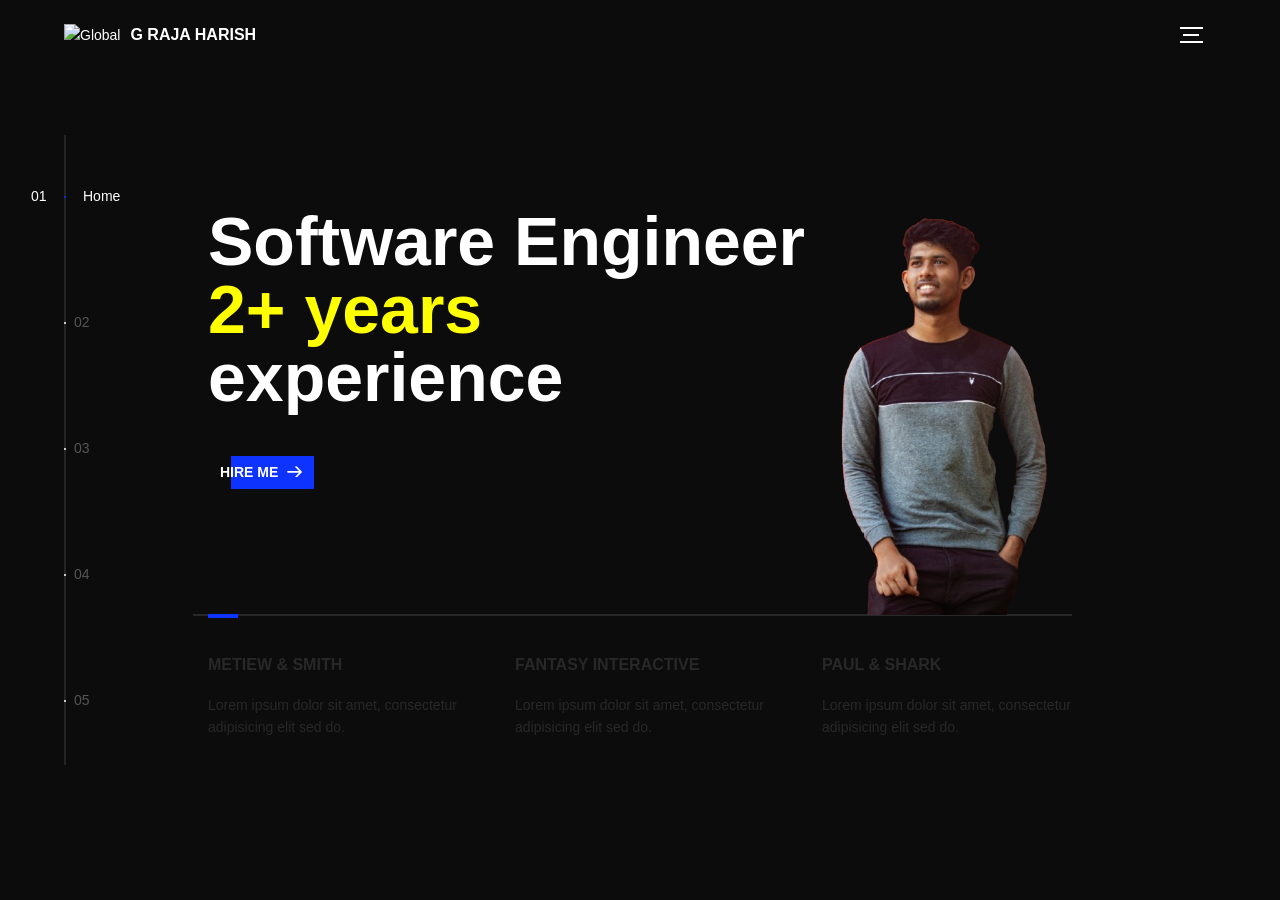
==== index.html @ 1949f40c "h" ====
<!DOCTYPE html>
<html lang="en">
<head>
  <title>Raja Harish</title>
  <meta charset="utf-8">
  <meta name="viewport" content="width=device-width, initial-scale=1">
  <meta http-equiv="X-UA-Compatible" content="IE=edge">
  <meta name="description" content="Get in touch with me">
  <meta name="keywords" content="laravel web developer python ">
  <meta name="author" content="Bucky Maler">
  <link rel="stylesheet" href="assets/css/main.css">
</head>

<style>
  .aboutus{

color: rgb(43, 153, 226);
}
</style>
<body>

<!-- notification for small viewports and landscape oriented smartphones -->
<div class="device-notification">
  <a class="device-notification--logo" href="#0">
    <img src="assets/img/logo.png" alt="Global">
    <p>G RAJA HARISH</p>
  </a>
  <p class="device-notification--message">Software Engineer with over 2 years of experience </p>
</div>

<div class="perspective effect-rotate-left">
  <div class="container"><div class="outer-nav--return"></div>
    <div id="viewport" class="l-viewport">
      <div class="l-wrapper">
        <header class="header">
          <a class="header--logo" href="#0">
            <img src="assets/img/logo.png" alt="Global">
            <p>G RAJA HARISH</p>
          </a>
          <button class="header--cta cta">Hire Me</button>
          <div class="header--nav-toggle">
            <span></span>
          </div>
        </header>
        <nav class="l-side-nav">
          <ul class="side-nav">
            <li class="is-active"><span>Home</span></li>
            <li><span>Works</span></li>
            <li><span>About</span></li>
            <li><span>Contact</span></li>
            <li><span>Hire us</span></li>
          </ul>
        </nav>
        <ul class="l-main-content main-content">
          <li class="l-section section section--is-active">
            <div class="intro">
              <div class="intro--banner">
                <h1>Software Engineer <br> <span class="text-warning" style="color: yellow;">

                  2+ years
                </span> <br> experience</h1>

                <button class="cta">Hire Me
                  <svg version="1.1" id="Layer_1" xmlns="http://www.w3.org/2000/svg" xmlns:xlink="http://www.w3.org/1999/xlink" x="0px" y="0px" viewBox="0 0 150 118" style="enable-background:new 0 0 150 118;" xml:space="preserve">
                  <g transform="translate(0.000000,118.000000) scale(0.100000,-0.100000)">
                    <path d="M870,1167c-34-17-55-57-46-90c3-15,81-100,194-211l187-185l-565-1c-431,0-571-3-590-13c-55-28-64-94-18-137c21-20,33-20,597-20h575l-192-193C800,103,794,94,849,39c20-20,39-29,61-29c28,0,63,30,298,262c147,144,272,271,279,282c30,51,23,60-219,304C947,1180,926,1196,870,1167z"/>
                  </g>
                  </svg>
                  <span class="btn-background"></span>
                </button>
                <br>
                <img style="width:290px;" src="assets/img/introduction-visual.png" alt="Welcome">
              </div>
              <div class="intro--options">
                <a href="#0">
                  <h3>Metiew &amp; Smith</h3>
                  <p>Lorem ipsum dolor sit amet, consectetur adipisicing elit sed do.</p>
                </a>
                <a href="#0">
                  <h3>Fantasy interactive</h3>
                  <p>Lorem ipsum dolor sit amet, consectetur adipisicing elit sed do.</p>
                </a>
                <a href="#0">
                  <h3>Paul &amp; shark</h3>
                  <p>Lorem ipsum dolor sit amet, consectetur adipisicing elit sed do.</p>
                </a>
              </div>
            </div>
          </li>
          <li class="l-section section">
            <div class="work">
              <h2>Project Worked</h2>
              <div class="work--lockup">
                <ul class="slider">
                  <li class="slider--item slider--item-left">
                    <a href="#0">
                      <div class="slider--item-image">
                        <img src="https://images.leadconnectorhq.com/image/f_webp/q_80/r_1200/u_https://assets.cdn.filesafe.space/i6OVpdoivLxKhETIvXag/media/6545d7d0cbfb8e417bcff0e9.png" alt="Victory">
                      </div>
                      <p class="slider--item-title">Smash Golf</p>
                      <p class="slider--item-description">Smash Golf offers applications for online virtual golf slot booking, providing a convenient platform for users to reserve their golf sessions</p>
                    </a>
                  </li>
                  <li class="slider--item slider--item-center">
                    <a href="#0">
                      <div class="slider--item-image">
                        <img src="https://ondc.org/assets/theme/images/ondc_registered_logo.svg?v=9a2d7d3eeb" alt="Metiew and Smith">
                      </div>
                      <p class="slider--item-title">ONDC</p>
                      <p class="slider--item-description">ONDC (Open Network for Digital Commerce) is an Indian government 
                        initiative aimed at democratizing e-commerce by creating an open, interoperable network</p>
                    </a>
                  </li>
                  <li class="slider--item slider--item-right">
                    <a href="#0">
                      <div class="slider--item-image">
                        <img src="https://img.freepik.com/premium-photo/modern-smart-home-systems-smart-building-smart-home-is-isolated-background-generate-ai_39665-1239.jpg?w=900" alt="Alex Nowak">
                      </div>
                      <p class="slider--item-title">Smart Entry</p>
                      <p class="slider--item-description">Automatic form-filling for online portals to reduce manual work related to real estate.</p>
                    </a>
                  </li>
                </ul>
                <div class="slider--prev">
                  <svg version="1.1" id="Layer_1" xmlns="http://www.w3.org/2000/svg" xmlns:xlink="http://www.w3.org/1999/xlink" x="0px" y="0px"
                  viewBox="0 0 150 118" style="enable-background:new 0 0 150 118;" xml:space="preserve">
                  <g transform="translate(0.000000,118.000000) scale(0.100000,-0.100000)">
                    <path d="M561,1169C525,1155,10,640,3,612c-3-13,1-36,8-52c8-15,134-145,281-289C527,41,562,10,590,10c22,0,41,9,61,29
                    c55,55,49,64-163,278L296,510h575c564,0,576,0,597,20c46,43,37,109-18,137c-19,10-159,13-590,13l-565,1l182,180
                    c101,99,187,188,193,199c16,30,12,57-12,84C631,1174,595,1183,561,1169z"/>
                  </g>
                  </svg>
                </div>
                <div class="slider--next">
                  <svg version="1.1" id="Layer_1" xmlns="http://www.w3.org/2000/svg" xmlns:xlink="http://www.w3.org/1999/xlink" x="0px" y="0px" viewBox="0 0 150 118" style="enable-background:new 0 0 150 118;" xml:space="preserve">
                  <g transform="translate(0.000000,118.000000) scale(0.100000,-0.100000)">
                    <path d="M870,1167c-34-17-55-57-46-90c3-15,81-100,194-211l187-185l-565-1c-431,0-571-3-590-13c-55-28-64-94-18-137c21-20,33-20,597-20h575l-192-193C800,103,794,94,849,39c20-20,39-29,61-29c28,0,63,30,298,262c147,144,272,271,279,282c30,51,23,60-219,304C947,1180,926,1196,870,1167z"/>
                  </g>
                  </svg>
                </div>
              </div>
            </div>
          </li>
          <li class="l-section section">
            <div class="about">
              <div class="about--banner">
                <h3 class="aboutus" style="color: white; background-color: black; font-family: Arial, sans-serif; font-size: 1.2em; line-height: 1.5;">
                  I have experience as a software developer, creating impactful solutions that enhance efficiency and drive digital transformation.<br>
                  I developed a
                   <span style="color: yellow;">PHP project using the Laravel framework</span> for a <span style="color: yellow;"> <br>400-million-dollar company</span>,<br>
                  worked on an 
                  <span style="color: yellow;">evolutionary e-commerce project</span> for the Indian government,<br>
                  and contributed to high-level companies by 
                  <span style="color: yellow;">automating BPO processes</span>.
              </h3>
              
              
              <img src="assets/img/about-visual.png" alt="About Us">
              </div>
              
            </div>
          </li>
          <li class="l-section section">
            <div class="contact">
              <div class="contact--lockup">
                <div class="modal">
                  <div class="modal--information">
                    <p>3/97 puthalam puthalam post kanayakumari district TamilNadu India</p>
                    <a href="mailto:harishstackdev@gmail.com">harishstackdev@gmail.com</a>
                    <a href="tel:+91 9360763781">+91 9360763781</a>
                  </div>
                  <ul class="modal--options">
                    <li><a href="linkedin.com/in/rajaharish">LinkedIN</a></li>
                    <li><a href="https://www.instagram.com/its_h_ar_is_h">Instagram</a></li>
                    <li><a href="mailto:harishstackdev@gmail.com">Contact Us</a></li>
                  </ul>
                </div>
              </div>
            </div>
          </li>
          <li class="l-section section">
            <div class="hire">
              <h2 style="color: yellow;">You want me to do</h2>
              <!-- checkout formspree.io for easy form setup -->
              <form class="work-request">
                <div class="work-request--options">
                  <span class="options-a">
                    <input id="opt-1" type="checkbox" value="app design">
                    <label for="opt-1">
                      <svg version="1.1" id="Layer_1" xmlns="http://www.w3.org/2000/svg" xmlns:xlink="http://www.w3.org/1999/xlink" x="0px" y="0px"
                      viewBox="0 0 150 111" style="enable-background:new 0 0 150 111;" xml:space="preserve">
                      <g transform="translate(0.000000,111.000000) scale(0.100000,-0.100000)">
                        <path d="M950,705L555,310L360,505C253,612,160,700,155,700c-6,0-44-34-85-75l-75-75l278-278L550-5l475,475c261,261,475,480,475,485c0,13-132,145-145,145C1349,1100,1167,922,950,705z"/>
                      </g>
                      </svg>
                      App Development
                    </label>
                    <br>
                    
                    <input id="opt-2" type="checkbox" value="graphic design">
                    <label for="opt-2">
                      <svg version="1.1" id="Layer_1" xmlns="http://www.w3.org/2000/svg" xmlns:xlink="http://www.w3.org/1999/xlink" x="0px" y="0px"
                      viewBox="0 0 150 111" style="enable-background:new 0 0 150 111;" xml:space="preserve">
                      <g transform="translate(0.000000,111.000000) scale(0.100000,-0.100000)">
                        <path d="M950,705L555,310L360,505C253,612,160,700,155,700c-6,0-44-34-85-75l-75-75l278-278L550-5l475,475c261,261,475,480,475,485c0,13-132,145-145,145C1349,1100,1167,922,950,705z"/>
                      </g>
                      </svg>
                      Graphic Design
                    </label>
                    <input id="opt-3" type="checkbox" value="motion design">
                    <label for="opt-3">
                      <svg version="1.1" id="Layer_1" xmlns="http://www.w3.org/2000/svg" xmlns:xlink="http://www.w3.org/1999/xlink" x="0px" y="0px"
                      viewBox="0 0 150 111" style="enable-background:new 0 0 150 111;" xml:space="preserve">
                      <g transform="translate(0.000000,111.000000) scale(0.100000,-0.100000)">
                        <path d="M950,705L555,310L360,505C253,612,160,700,155,700c-6,0-44-34-85-75l-75-75l278-278L550-5l475,475c261,261,475,480,475,485c0,13-132,145-145,145C1349,1100,1167,922,950,705z"/>
                      </g>
                      </svg>
                     Python Automations
                    </label>
                  </span>
                  <span class="options-b">
                    <input id="opt-4" type="checkbox" value="ux design">
                    <label for="opt-4">
                      <svg version="1.1" id="Layer_1" xmlns="http://www.w3.org/2000/svg" xmlns:xlink="http://www.w3.org/1999/xlink" x="0px" y="0px"
                      viewBox="0 0 150 111" style="enable-background:new 0 0 150 111;" xml:space="preserve">
                      <g transform="translate(0.000000,111.000000) scale(0.100000,-0.100000)">
                        <path d="M950,705L555,310L360,505C253,612,160,700,155,700c-6,0-44-34-85-75l-75-75l278-278L550-5l475,475c261,261,475,480,475,485c0,13-132,145-145,145C1349,1100,1167,922,950,705z"/>
                      </g>
                      </svg>
                      UX Design
                    </label>
                    <input id="opt-5" type="checkbox" value="webdesign">
                    <label for="opt-5">
                      <svg version="1.1" id="Layer_1" xmlns="http://www.w3.org/2000/svg" xmlns:xlink="http://www.w3.org/1999/xlink" x="0px" y="0px"
                      viewBox="0 0 150 111" style="enable-background:new 0 0 150 111;" xml:space="preserve">
                      <g transform="translate(0.000000,111.000000) scale(0.100000,-0.100000)">
                        <path d="M950,705L555,310L360,505C253,612,160,700,155,700c-6,0-44-34-85-75l-75-75l278-278L550-5l475,475c261,261,475,480,475,485c0,13-132,145-145,145C1349,1100,1167,922,950,705z"/>
                      </g>
                      </svg>
                      Webdesign
                    </label>
                    <input id="opt-6" type="checkbox" value="marketing">
                    <label for="opt-6">
                      <svg version="1.1" id="Layer_1" xmlns="http://www.w3.org/2000/svg" xmlns:xlink="http://www.w3.org/1999/xlink" x="0px" y="0px"
                      viewBox="0 0 150 111" style="enable-background:new 0 0 150 111;" xml:space="preserve">
                      <g transform="translate(0.000000,111.000000) scale(0.100000,-0.100000)">
                        <path d="M950,705L555,310L360,505C253,612,160,700,155,700c-6,0-44-34-85-75l-75-75l278-278L550-5l475,475c261,261,475,480,475,485c0,13-132,145-145,145C1349,1100,1167,922,950,705z"/>
                      </g>
                      </svg>
                   web Applications
                    </label>
                  </span>
                </div>
                <div class="work-request--information">
                  <div class="information-name">
                    <input id="name" type="text" spellcheck="false">
                    <label for="name">Name</label>
                  </div>
                  <div class="information-email">
                    <input id="email" type="email" spellcheck="false">
                    <label for="email">Email</label>
                  </div>
                </div>
                <input type="submit" value="Send Request">
              </form>
            </div>
          </li>
        </ul>
      </div>
    </div>
  </div>
  <ul class="outer-nav">
    <li class="is-active">Home</li>
    <li>Works</li>
    <li>About</li>
    <li>Contact</li>
    <li>Hire Me</li>
  </ul>
</div>

<script src="https://ajax.googleapis.com/ajax/libs/jquery/2.2.4/jquery.min.js"></script>
<script>window.jQuery || document.write('<script src="assets/js/vendor/jquery-2.2.4.min.js"><\/script>')</script>
<script src="assets/js/functions-min.js"></script>
</body>
</html>
---- assets/css/main.css ----
@font-face{font-family:'Montserrat';src:url("fonts/Montserrat-Black.eot");src:local("☺"),url("fonts/Montserrat-Black.woff") format("woff"),url("fonts/Montserrat-Black.ttf") format("truetype"),url("fonts/Montserrat-Black.svg") format("svg");font-weight:900;font-style:normal}@font-face{font-family:'Montserrat';src:url("fonts/Montserrat-Bold.eot");src:local("☺"),url("fonts/Montserrat-Bold.woff") format("woff"),url("fonts/Montserrat-Bold.ttf") format("truetype"),url("fonts/Montserrat-Bold.svg") format("svg");font-weight:700;font-style:normal}@font-face{font-family:'Montserrat';src:url("fonts/Montserrat-Regular.eot");src:local("☺"),url("fonts/Montserrat-Regular.woff") format("woff"),url("fonts/Montserrat-Regular.ttf") format("truetype"),url("fonts/Montserrat-Regular.svg") format("svg");font-weight:400;font-style:normal}@font-face{font-family:'Montserrat';src:url("fonts/Montserrat-Light.eot");src:local("☺"),url("fonts/Montserrat-Light.woff") format("woff"),url("fonts/Montserrat-Light.ttf") format("truetype"),url("fonts/Montserrat-Light.svg") format("svg");font-weight:300;font-style:normal}/*! normalize.css v3.0.2 | MIT License | git.io/normalize */html{font-family:sans-serif;-ms-text-size-adjust:100%;-webkit-text-size-adjust:100%}body{margin:0}article,aside,details,figcaption,figure,footer,header,hgroup,main,menu,nav,section,summary{display:block}audio,canvas,progress,video{display:inline-block;vertical-align:baseline}audio:not([controls]){display:none;height:0}[hidden],template{display:none}a{background-color:transparent}a:active,a:hover{outline:0}abbr[title]{border-bottom:1px dotted}b,strong{font-weight:bold}dfn{font-style:italic}h1{font-size:2em;margin:0.67em 0}mark{background:#ff0;color:#000}small{font-size:80%}sub,sup{font-size:75%;line-height:0;position:relative;vertical-align:baseline}sup{top:-0.5em}sub{bottom:-0.25em}img{border:0}svg:not(:root){overflow:hidden}figure{margin:1em 40px}hr{box-sizing:content-box;height:0}pre{overflow:auto}code,kbd,pre,samp{font-family:monospace, monospace;font-size:1em}button,input,optgroup,select,textarea{color:inherit;font:inherit;margin:0}button{overflow:visible}button,select{text-transform:none}button,html input[type="button"],input[type="reset"],input[type="submit"]{-webkit-appearance:button;cursor:pointer}button[disabled],html input[disabled]{cursor:default}button::-moz-focus-inner,input::-moz-focus-inner{border:0;padding:0}input{line-height:normal}input[type="checkbox"],input[type="radio"]{box-sizing:border-box;padding:0}input[type="number"]::-webkit-inner-spin-button,input[type="number"]::-webkit-outer-spin-button{height:auto}input[type="search"]{-webkit-appearance:textfield;box-sizing:content-box}input[type="search"]::-webkit-search-cancel-button,input[type="search"]::-webkit-search-decoration{-webkit-appearance:none}fieldset{border:1px solid #c0c0c0;margin:0 2px;padding:0.35em 0.625em 0.75em}legend{border:0;padding:0}textarea{overflow:auto}optgroup{font-weight:bold}table{border-collapse:collapse;border-spacing:0}td,th{padding:0}::-moz-selection{background:#FFF498}::selection{background:#FFF498}::-moz-selection{background:#FFF498}img::-moz-selection{background:transparent}img::selection{background:transparent}img::-moz-selection{background:transparent}body{-webkit-tap-highlight-color:#FFF498}body{background-color:#0c0c0c;font-size:14px;line-height:1.6;font-family:"Montserrat",sans-serif;color:#fff;-webkit-font-smoothing:antialiased;-webkit-text-size-adjust:100%}.l-viewport{position:relative;width:100%;height:100vh;box-shadow:0 0 45px 5px rgba(0,0,0,0.85);overflow:hidden}.l-wrapper{position:relative;width:1440px;max-width:90%;height:100%;margin:0 auto}.l-side-nav{position:absolute;left:0;display:-webkit-box;display:-webkit-flex;display:-ms-flexbox;display:flex;height:100%;-webkit-box-align:center;-webkit-align-items:center;-ms-flex-align:center;align-items:center}.l-side-nav::before{content:"";position:absolute;top:50%;left:0;-webkit-transform:translateY(-50%);transform:translateY(-50%);width:2px;height:70%;max-height:750px;background-color:#555;opacity:.35;z-index:10}@media (max-width: 1180px){.l-side-nav{display:none}}.l-main-content{position:relative;width:100%;height:100%;margin:0;padding:0;list-style:none}.l-section{position:absolute;width:100%;height:100%}.device-notification{display:none;position:fixed;top:0;left:0;width:100%;height:100%;-webkit-box-orient:vertical;-webkit-box-direction:normal;-webkit-flex-direction:column;-ms-flex-direction:column;flex-direction:column;-webkit-box-align:center;-webkit-align-items:center;-ms-flex-align:center;-ms-grid-row-align:center;align-items:center;-webkit-box-pack:center;-webkit-justify-content:center;-ms-flex-pack:center;justify-content:center;background-color:#0c0c0c;z-index:12}.device-notification--logo{display:-webkit-box;display:-webkit-flex;display:-ms-flexbox;display:flex;-webkit-box-align:center;-webkit-align-items:center;-ms-flex-align:center;align-items:center;text-decoration:none;color:#fff}.device-notification--logo p{margin:0 0 0 10px;font-size:16px;font-weight:700;text-transform:uppercase}.device-notification--message{width:70%;margin:30px 0 0 0;font-weight:700;text-align:center}@media (max-width: 767px) and (min-width: 601px) and (max-height: 680px){.device-notification{display:-webkit-box;display:-webkit-flex;display:-ms-flexbox;display:flex}}@media (max-width: 600px) and (min-width: 480px) and (max-height: 580px){.device-notification{display:-webkit-box;display:-webkit-flex;display:-ms-flexbox;display:flex}}@media (max-width: 736px) and (min-width: 360px) and (orientation: landscape){.device-notification{display:-webkit-box;display:-webkit-flex;display:-ms-flexbox;display:flex}}@media(max-width: 359px){.device-notification{display:-webkit-box;display:-webkit-flex;display:-ms-flexbox;display:flex}}.section{opacity:0;visibility:hidden;-webkit-transition:opacity .4s ease-in-out,visibility 0s .4s;transition:opacity .4s ease-in-out,visibility 0s .4s}.section--is-active{opacity:1;visibility:visible;z-index:1;-webkit-transition:opacity .4s ease-in-out .4s;transition:opacity .4s ease-in-out .4s}.section--next{-webkit-transform:translateY(-45px);transform:translateY(-45px);-webkit-transition:-webkit-transform .4s ease-in-out;transition:-webkit-transform .4s ease-in-out;transition:transform .4s ease-in-out;transition:transform .4s ease-in-out, -webkit-transform .4s ease-in-out}.section--prev{-webkit-transform:translateY(45px);transform:translateY(45px);-webkit-transition:-webkit-transform .4s ease-in-out;transition:-webkit-transform .4s ease-in-out;transition:transform .4s ease-in-out;transition:transform .4s ease-in-out, -webkit-transform .4s ease-in-out}.header{position:absolute;top:0;left:0;display:-webkit-box;display:-webkit-flex;display:-ms-flexbox;display:flex;width:100%;height:70px;-webkit-box-align:center;-webkit-align-items:center;-ms-flex-align:center;align-items:center;-webkit-box-pack:justify;-webkit-justify-content:space-between;-ms-flex-pack:justify;justify-content:space-between;z-index:10}.header--logo{display:-webkit-box;display:-webkit-flex;display:-ms-flexbox;display:flex;-webkit-box-align:center;-webkit-align-items:center;-ms-flex-align:center;align-items:center;text-decoration:none;color:#fff}.header--logo p{margin:0 0 0 10px;font-size:16px;font-weight:700;text-transform:uppercase}.header--nav-toggle{display:-webkit-box;display:-webkit-flex;display:-ms-flexbox;display:flex;width:50px;height:50px;-webkit-box-orient:vertical;-webkit-box-direction:normal;-webkit-flex-direction:column;-ms-flex-direction:column;flex-direction:column;-webkit-box-align:center;-webkit-align-items:center;-ms-flex-align:center;align-items:center;-webkit-box-pack:center;-webkit-justify-content:center;-ms-flex-pack:center;justify-content:center;cursor:pointer}.header--nav-toggle span,.header--nav-toggle::before,.header--nav-toggle::after{content:"";position:relative;width:16px;height:2px;background-color:#fff}.header--nav-toggle::before{bottom:5px;width:23px}.header--nav-toggle::after{top:5px;width:23px}.header--cta{position:absolute;top:50%;left:50%;-webkit-transform:translate(-50%, -50%);transform:translate(-50%, -50%);padding:0 20px;line-height:30px;text-decoration:none;color:#fff;font-weight:700;text-transform:uppercase;background-color:#0f33ff;border:none;opacity:0;visibility:hidden;-webkit-transition:opacity .4s ease-in-out,visibility 0s .4s;transition:opacity .4s ease-in-out,visibility 0s .4s}.header--cta:focus{outline:none}.header--cta.is-active{opacity:1;visibility:visible;-webkit-transition:opacity .4s ease-in-out .4s;transition:opacity .4s ease-in-out .4s}@media (max-width: 767px){.header--cta{display:none}}.side-nav{position:relative;display:-webkit-box;display:-webkit-flex;display:-ms-flexbox;display:flex;width:100px;height:70%;max-height:750px;-webkit-box-orient:vertical;-webkit-box-direction:normal;-webkit-flex-direction:column;-ms-flex-direction:column;flex-direction:column;-webkit-justify-content:space-around;-ms-flex-pack:distribute;justify-content:space-around;margin:0;padding:0;list-style-position:inside;z-index:10}.side-nav>li{position:relative;top:-5px;color:#fff;font-size:6px;cursor:pointer}.side-nav>li span{position:relative;top:3px;left:10px;color:#fff;font-size:14px;font-weight:300;opacity:0;visibility:hidden}.side-nav>li::before{position:absolute;top:3px;left:10px;color:#555;font-size:14px;font-weight:300}.side-nav li:nth-child(1)::before{content:"01"}.side-nav li:nth-child(2)::before{content:"02"}.side-nav li:nth-child(3)::before{content:"03"}.side-nav li:nth-child(4)::before{content:"04"}.side-nav li:nth-child(5)::before{content:"05"}.side-nav li.is-active{color:#0f33ff;-webkit-transition:color .4s ease-in-out;transition:color .4s ease-in-out}.side-nav li.is-active span{opacity:1;visibility:visible;-webkit-transition:opacity .4s ease-in-out;transition:opacity .4s ease-in-out}.side-nav li.is-active::before{left:-33px;color:#fff}.intro{position:relative;display:-webkit-box;display:-webkit-flex;display:-ms-flexbox;display:flex;width:900px;max-width:75%;height:100%;-webkit-box-orient:vertical;-webkit-box-direction:normal;-webkit-flex-direction:column;-ms-flex-direction:column;flex-direction:column;-webkit-box-pack:center;-webkit-justify-content:center;-ms-flex-pack:center;justify-content:center;margin:0 auto}@media (max-width: 1180px){.intro{max-width:100%}}.intro--banner{position:relative;height:475px}.intro--banner::before{content:"";position:absolute;bottom:20px;left:-15px;right:0;height:2px;background-color:#282828}.intro--banner::after{content:"";position:absolute;bottom:18px;left:0;width:30px;height:4px;background-color:#0f33ff}.intro--banner h1{position:relative;font-size:68px;font-weight:900;line-height:1;z-index:1}.intro--banner button{position:relative;padding:5px 17px 5px 12px;font-weight:700;text-transform:uppercase;background-color:transparent;border:none}.intro--banner button .btn-background{position:absolute;top:0;left:23px;right:0;height:100%;background-color:#0f33ff;z-index:-1;-webkit-transition:left .2s ease-in-out;transition:left .2s ease-in-out}.intro--banner button:hover .btn-background{left:0}.intro--banner button:focus{outline:none}.intro--banner button svg{position:relative;left:5px;width:15px;fill:#fff}.intro--banner img{position:absolute;bottom:21px;right:-12px}.intro--options{display:-webkit-box;display:-webkit-flex;display:-ms-flexbox;display:flex;-webkit-box-pack:justify;-webkit-justify-content:space-between;-ms-flex-pack:justify;justify-content:space-between;margin:0;padding:0;list-style:none}.intro--options>a{max-width:250px;text-decoration:none;color:#282828;-webkit-transition:color .2s ease-in-out;transition:color .2s ease-in-out}.intro--options>a:hover{color:#fff}.intro--options h3{font-size:16px;text-transform:uppercase}.intro--options p{margin-bottom:0}@media (max-width: 900px){.intro--banner{height:380px}.intro--banner h1{font-size:55px}.intro--banner img{width:290px}.intro--options>a{margin-right:30px}.intro--options>a:last-child{margin-right:0}}@media (max-width: 767px){.intro--banner{height:305px}.intro--banner h1{font-size:44px}.intro--banner img{width:230px}.intro--options{display:block}.intro--options>a{display:block;max-width:100%;margin:0 0 30px 0}.intro--options>a:last-child{margin-bottom:0}}@media (max-width: 600px){.intro--banner{height:360px}.intro--banner h1{font-size:55px}.intro--banner img{display:none}}@media (max-width: 600px) and (max-height: 750px){.intro--banner{height:auto}.intro--banner::before,.intro--banner::after{display:none}.intro--banner h1{margin-top:0}.intro--options{display:none}}.work{position:relative;display:-webkit-box;display:-webkit-flex;display:-ms-flexbox;display:flex;width:960px;max-width:80%;height:100%;-webkit-box-orient:vertical;-webkit-box-direction:normal;-webkit-flex-direction:column;-ms-flex-direction:column;flex-direction:column;-webkit-box-pack:center;-webkit-justify-content:center;-ms-flex-pack:center;justify-content:center;margin:0 auto}@media (max-width: 1180px){.work{max-width:100%}}.work h2{margin:0 0 20px 0;font-size:30px;text-align:center}.work--lockup{position:relative}.work--lockup .slider{position:relative;display:-webkit-box;display:-webkit-flex;display:-ms-flexbox;display:flex;width:80%;margin:0 auto;padding:0;list-style:none}.work--lockup .slider--item{position:absolute;display:none;text-align:center}.work--lockup .slider--item a{text-decoration:none;color:#858585}.work--lockup .slider--item-title{margin-top:10px;font-size:12px;font-weight:700;text-transform:uppercase}.work--lockup .slider--item-description{display:none;max-width:250px;margin:0 auto}.work--lockup .slider--item-image{width:150px;height:150px;margin:0 auto;border-radius:50%;overflow:hidden}.work--lockup .slider--item-image img{width:100%}.work--lockup .slider--item-left{top:50%;left:0;-webkit-transform:translateY(-50%);transform:translateY(-50%);display:block}.work--lockup .slider--item-right{top:50%;right:0;-webkit-transform:translateY(-50%);transform:translateY(-50%);display:block}.work--lockup .slider--item-center{position:relative;top:30px;left:50%;-webkit-transform:translateX(-50%);transform:translateX(-50%);display:block}.work--lockup .slider--item-center a{color:#fff}.work--lockup .slider--item-center .slider--item-title{margin-top:25px;font-size:16px}.work--lockup .slider--item-center .slider--item-description{display:block}.work--lockup .slider--item-center .slider--item-image{width:300px;height:300px}.work--lockup .slider--next,.work--lockup .slider--prev{position:absolute;top:160px;display:-webkit-box;display:-webkit-flex;display:-ms-flexbox;display:flex;width:50px;height:50px;-webkit-box-align:center;-webkit-align-items:center;-ms-flex-align:center;align-items:center;-webkit-box-pack:center;-webkit-justify-content:center;-ms-flex-pack:center;justify-content:center;background-color:#282828;border-radius:50%;cursor:pointer}.work--lockup .slider--next svg,.work--lockup .slider--prev svg{width:20px;fill:#fff}.work--lockup .slider--next{right:0}.work--lockup .slider--prev{left:0}@media (max-width: 900px){.work--lockup .slider--item-image{width:120px;height:120px}.work--lockup .slider--item-center .slider--item-image{width:240px;height:240px}.work--lockup .slider--next,.work--lockup .slider--prev{top:130px}}@media (max-width: 767px){.work--lockup .slider{width:75%}.work--lockup .slider--item-image{width:90px;height:90px}.work--lockup .slider--item-center .slider--item-image{width:190px;height:190px}.work--lockup .slider--next,.work--lockup .slider--prev{top:105px}}@media (max-width: 600px){.work--lockup .slider{width:auto}.work--lockup .slider--item-left,.work--lockup .slider--item-right{display:none}}.about{position:relative;display:-webkit-box;display:-webkit-flex;display:-ms-flexbox;display:flex;width:900px;max-width:75%;height:100%;-webkit-box-orient:vertical;-webkit-box-direction:normal;-webkit-flex-direction:column;-ms-flex-direction:column;flex-direction:column;-webkit-box-pack:center;-webkit-justify-content:center;-ms-flex-pack:center;justify-content:center;margin:0 auto}@media (max-width: 1180px){.about{max-width:100%}}.about--banner{position:relative;height:475px}.about--banner::before{content:"";position:absolute;top:20px;left:200px;-webkit-transform:rotate(-25deg);transform:rotate(-25deg);border:5px solid #0f33ff;border-right-color:transparent;border-bottom-color:transparent}.about--banner::after{content:"";position:absolute;top:75px;left:400px;-webkit-transform:rotate(45deg);transform:rotate(45deg);width:10px;height:10px;background-color:#0f33ff}.about--banner h2{position:relative;margin-top:35px;font-size:68px;font-weight:900;line-height:1;z-index:1}.about--banner h2::before{content:"";position:absolute;top:60px;left:268px;width:30px;height:30px;background-color:#0f33ff;border-radius:50%}.about--banner h2::after{content:"";position:absolute;top:255px;left:255px;width:10px;height:10px;background-color:#0f33ff}.about--banner a{padding:5px 17px 5px 0;text-decoration:none;color:#fff;font-weight:700;text-transform:uppercase;background-color:transparent}.about--banner a:hover svg{left:10px}.about--banner a svg{position:relative;left:5px;width:15px;fill:#fff;-webkit-transition:left .2s ease-in-out;transition:left .2s ease-in-out}.about--banner img{position:absolute;bottom:-90px;right:-12px}.about--options{display:-webkit-box;display:-webkit-flex;display:-ms-flexbox;display:flex;max-width:600px;-webkit-box-pack:justify;-webkit-justify-content:space-between;-ms-flex-pack:justify;justify-content:space-between;margin:0;padding:0;list-style:none}.about--options>a{position:relative;width:150px;height:75px;text-decoration:none;color:#fff;border:10px solid #0f33ff;background-position:center;background-size:cover;background-repeat:no-repeat}.about--options>a:nth-child(1){background-image:url("../img/about-winners.jpg")}.about--options>a:nth-child(2){background-image:url("../img/about-philosophy.jpg")}.about--options>a:nth-child(3){background-image:url("../img/about-history.jpg")}.about--options>a:hover h3{bottom:-50px}.about--options h3{position:absolute;bottom:-38px;left:10px;font-size:16px;text-transform:uppercase;-webkit-transition:bottom .2s ease-in-out,left .2s ease-in-out;transition:bottom .2s ease-in-out,left .2s ease-in-out}@media (max-width: 767px){.about--banner{height:305px}.about--banner::before{top:0;left:125px}.about--banner::after{top:35px;left:260px}.about--banner h2{margin-top:10px;font-size:44px}.about--banner h2::before{top:28px;left:168px}.about--banner h2::after{top:163px;left:163px}.about--banner img{width:315px}}@media (max-width: 600px){.about--banner{height:auto}.about--banner::before{left:155px}.about--banner::after{left:310px}.about--banner h2{margin-top:0;font-size:55px}.about--banner h2::before{top:43px;left:214px}.about--banner h2::after{top:205px;left:205px}.about--banner img{display:none}.about--options{display:none}}.contact{position:fixed;top:0;left:0;width:100%;height:100%;background-image:url("../img/contact-visual.png");background-position:center;background-size:cover;background-repeat:no-repeat}.contact--lockup{position:relative;display:-webkit-box;display:-webkit-flex;display:-ms-flexbox;display:flex;width:900px;max-width:75%;height:100%;-webkit-box-align:center;-webkit-align-items:center;-ms-flex-align:center;align-items:center;-webkit-box-pack:end;-webkit-justify-content:flex-end;-ms-flex-pack:end;justify-content:flex-end;margin:0 auto}@media (max-width: 1180px){.contact--lockup{max-width:90%}}@media (max-width: 767px){.contact--lockup{-webkit-box-pack:center;-webkit-justify-content:center;-ms-flex-pack:center;justify-content:center}}.contact--lockup .modal{padding:45px 45px;text-align:center;background-color:#0c0c0c;box-shadow:0 0 30px 0 rgba(0,0,0,0.75)}.contact--lockup .modal--information p,.contact--lockup .modal--information a{display:block;margin:14px 0;text-decoration:none;color:#fff;font-weight:700}.contact--lockup .modal--information p{margin-top:0}.contact--lockup .modal--options{margin:0;padding:0;list-style:none}.contact--lockup .modal--options>li{width:130px;margin:0 auto 25px auto}.contact--lockup .modal--options li:nth-child(1){background-color:#1769ff}.contact--lockup .modal--options li:nth-child(2){background-color:#ea4c89}.contact--lockup .modal--options li:nth-child(3){margin-bottom:0;background-color:#0f33ff;text-transform:uppercase}.contact--lockup .modal--options a{display:block;width:100%;padding:8px 0;text-decoration:none;color:#fff;font-weight:700}.hire{position:relative;display:-webkit-box;display:-webkit-flex;display:-ms-flexbox;display:flex;width:700px;max-width:75%;height:100%;-webkit-box-orient:vertical;-webkit-box-direction:normal;-webkit-flex-direction:column;-ms-flex-direction:column;flex-direction:column;-webkit-box-pack:center;-webkit-justify-content:center;-ms-flex-pack:center;justify-content:center;margin:0 auto}@media (max-width: 1180px){.hire{max-width:100%}}.hire h2{margin:0 0 20px 0;font-size:30px;text-align:center}.work-request{display:-webkit-box;display:-webkit-flex;display:-ms-flexbox;display:flex;width:100%;-webkit-box-orient:vertical;-webkit-box-direction:normal;-webkit-flex-direction:column;-ms-flex-direction:column;flex-direction:column;-webkit-box-align:center;-webkit-align-items:center;-ms-flex-align:center;align-items:center;color:#fff}.work-request input[type="submit"]{width:400px;max-width:100%;line-height:50px;font-size:16px;font-weight:700;text-transform:uppercase;background-color:#0f33ff;border:none;border-radius:0}.work-request input[type="submit"]:focus{outline:none}.work-request--options{display:-webkit-box;display:-webkit-flex;display:-ms-flexbox;display:flex;width:100%;-webkit-box-orient:vertical;-webkit-box-direction:normal;-webkit-flex-direction:column;-ms-flex-direction:column;flex-direction:column;-webkit-box-align:center;-webkit-align-items:center;-ms-flex-align:center;align-items:center;margin:30px 0}.work-request--options .options-a{display:-webkit-box;display:-webkit-flex;display:-ms-flexbox;display:flex;width:100%;-webkit-box-pack:justify;-webkit-justify-content:space-between;-ms-flex-pack:justify;justify-content:space-between}.work-request--options .options-b{display:-webkit-box;display:-webkit-flex;display:-ms-flexbox;display:flex;width:72%;-webkit-flex-wrap:wrap;-ms-flex-wrap:wrap;flex-wrap:wrap;-webkit-justify-content:space-around;-ms-flex-pack:distribute;justify-content:space-around}.work-request--options label{display:block;width:200px;margin-bottom:30px;line-height:50px;font-size:16px;font-weight:700;text-align:center;border:2px solid #fff;cursor:pointer;-webkit-transition:background-color .2s ease-in-out,border-color .2s ease-in-out;transition:background-color .2s ease-in-out,border-color .2s ease-in-out}.work-request--options label svg{position:relative;left:-5px;width:0;fill:#fff;-webkit-transition:width .2s ease-in-out;transition:width .2s ease-in-out}.work-request--options input[type="checkbox"]{display:none}.work-request--options input[type="checkbox"]:checked+label{background-color:#0f33ff;border-color:#0f33ff}.work-request--options input[type="checkbox"]:checked+label svg{width:15px}.work-request--information{display:-webkit-box;display:-webkit-flex;display:-ms-flexbox;display:flex;width:100%;-webkit-box-pack:justify;-webkit-justify-content:space-between;-ms-flex-pack:justify;justify-content:space-between;margin-bottom:60px}.work-request--information .information-name,.work-request--information .information-email{position:relative;width:45%;height:50px;font-size:30px;font-weight:300}.work-request--information input[type="text"],.work-request--information input[type="email"]{width:100%;padding:0 0 5px 0;background-color:transparent;border:none;border-bottom:1px solid #fff;border-radius:0}.work-request--information input[type="text"]:focus,.work-request--information input[type="email"]:focus{outline:none;background-color:#0c0c0c}.work-request--information label{position:absolute;top:0;left:0;pointer-events:none;-webkit-transition:top .2s ease-in-out,font-size .2s ease-in-out;transition:top .2s ease-in-out,font-size .2s ease-in-out}.work-request--information input:focus+label,.work-request--information input.has-value+label{top:-15px;font-size:14px}@media (max-width: 767px){.work-request--options{-webkit-box-orient:horizontal;-webkit-box-direction:normal;-webkit-flex-direction:row;-ms-flex-direction:row;flex-direction:row;-webkit-justify-content:space-around;-ms-flex-pack:distribute;justify-content:space-around}.work-request--options .options-a,.work-request--options .options-b{display:block;width:auto}}@media (max-width: 600px){.work-request--options{margin:20px 0}}@media (max-width: 600px) and (max-width: 415px){.work-request--options{-webkit-box-pack:justify;-webkit-justify-content:space-between;-ms-flex-pack:justify;justify-content:space-between}}@media (max-width: 600px){.work-request--options label{width:150px;margin-bottom:15px;font-size:14px}.work-request--options input[type="checkbox"]:checked+label svg{width:12px}.work-request--information{margin-bottom:30px}.work-request--information .information-name,.work-request--information .information-email{height:40px;font-size:24px}}.perspective{position:relative;width:100%;height:100%;overflow:hidden}.perspective--modalview{position:fixed;-webkit-perspective:1500px;perspective:1500px}.container{position:relative;-webkit-transform:translateZ(0) translateX(0) rotateY(0deg);transform:translateZ(0) translateX(0) rotateY(0deg);min-height:100%;outline:30px solid #0f33ff;-webkit-transition:-webkit-transform .4s;transition:-webkit-transform .4s;transition:transform .4s;transition:transform .4s, -webkit-transform .4s}.modalview .container{position:absolute;width:100%;height:100%;overflow:hidden;-webkit-backface-visibility:hidden;backface-visibility:hidden}.effect-rotate-left .container{-webkit-transform-origin:0% 50%;transform-origin:0% 50%;-webkit-transition:-webkit-transform .4s;transition:-webkit-transform .4s;transition:transform .4s;transition:transform .4s, -webkit-transform .4s}.effect-rotate-left--animate .container{-webkit-transform:translateZ(-1800px) translateX(-50%) rotateY(45deg);transform:translateZ(-1800px) translateX(-50%) rotateY(45deg);outline:30px solid #0f33ff}.outer-nav{position:absolute;top:50%;left:55%;-webkit-transform:translateY(-50%);transform:translateY(-50%);-webkit-transform-style:preserve-3d;transform-style:preserve-3d;margin:0;padding:0;list-style:none;text-align:center;visibility:hidden;-webkit-transition:visibility 0s .2s;transition:visibility 0s .2s}.outer-nav.is-vis{visibility:visible}.outer-nav--return{position:absolute;top:0;left:0;width:100%;height:100%;display:none;cursor:pointer;z-index:11}.outer-nav--return.is-vis{display:block}.outer-nav>li{-webkit-transform-style:preserve-3d;transform-style:preserve-3d;-webkit-transform:translateX(350px) translateZ(-1000px);transform:translateX(350px) translateZ(-1000px);font-size:55px;font-weight:900;opacity:0;cursor:pointer;-webkit-transition:opacity .2s,-webkit-transform .2s;transition:opacity .2s,-webkit-transform .2s;transition:transform .2s,opacity .2s;transition:transform .2s,opacity .2s,-webkit-transform .2s}.outer-nav>li.is-vis{-webkit-transform:translateX(0) translateZ(0);transform:translateX(0) translateZ(0);opacity:1;-webkit-transition:opacity .4s,-webkit-transform .4s;transition:opacity .4s,-webkit-transform .4s;transition:transform .4s,opacity .4s;transition:transform .4s,opacity .4s,-webkit-transform .4s}.outer-nav>li::before{content:"";position:absolute;top:50%;left:50%;-webkit-transform:translate(-50%, -25%);transform:translate(-50%, -25%);width:110%;height:15px;opacity:0;background-color:#0f33ff}.outer-nav>li.is-active::before{opacity:1}@media (max-width: 767px){.outer-nav>li{font-size:44px}}@media (max-width: 600px){.outer-nav>li{font-size:34px}}.outer-nav li.is-vis:nth-child(2){-webkit-transition-delay:.04s;transition-delay:.04s}.outer-nav li.is-vis:nth-child(3){-webkit-transition-delay:.08s;transition-delay:.08s}.outer-nav li.is-vis:nth-child(4){-webkit-transition-delay:.12s;transition-delay:.12s}.outer-nav li.is-vis:nth-child(5){-webkit-transition-delay:.16s;transition-delay:.16s}
intro--banner img{width:290px;}
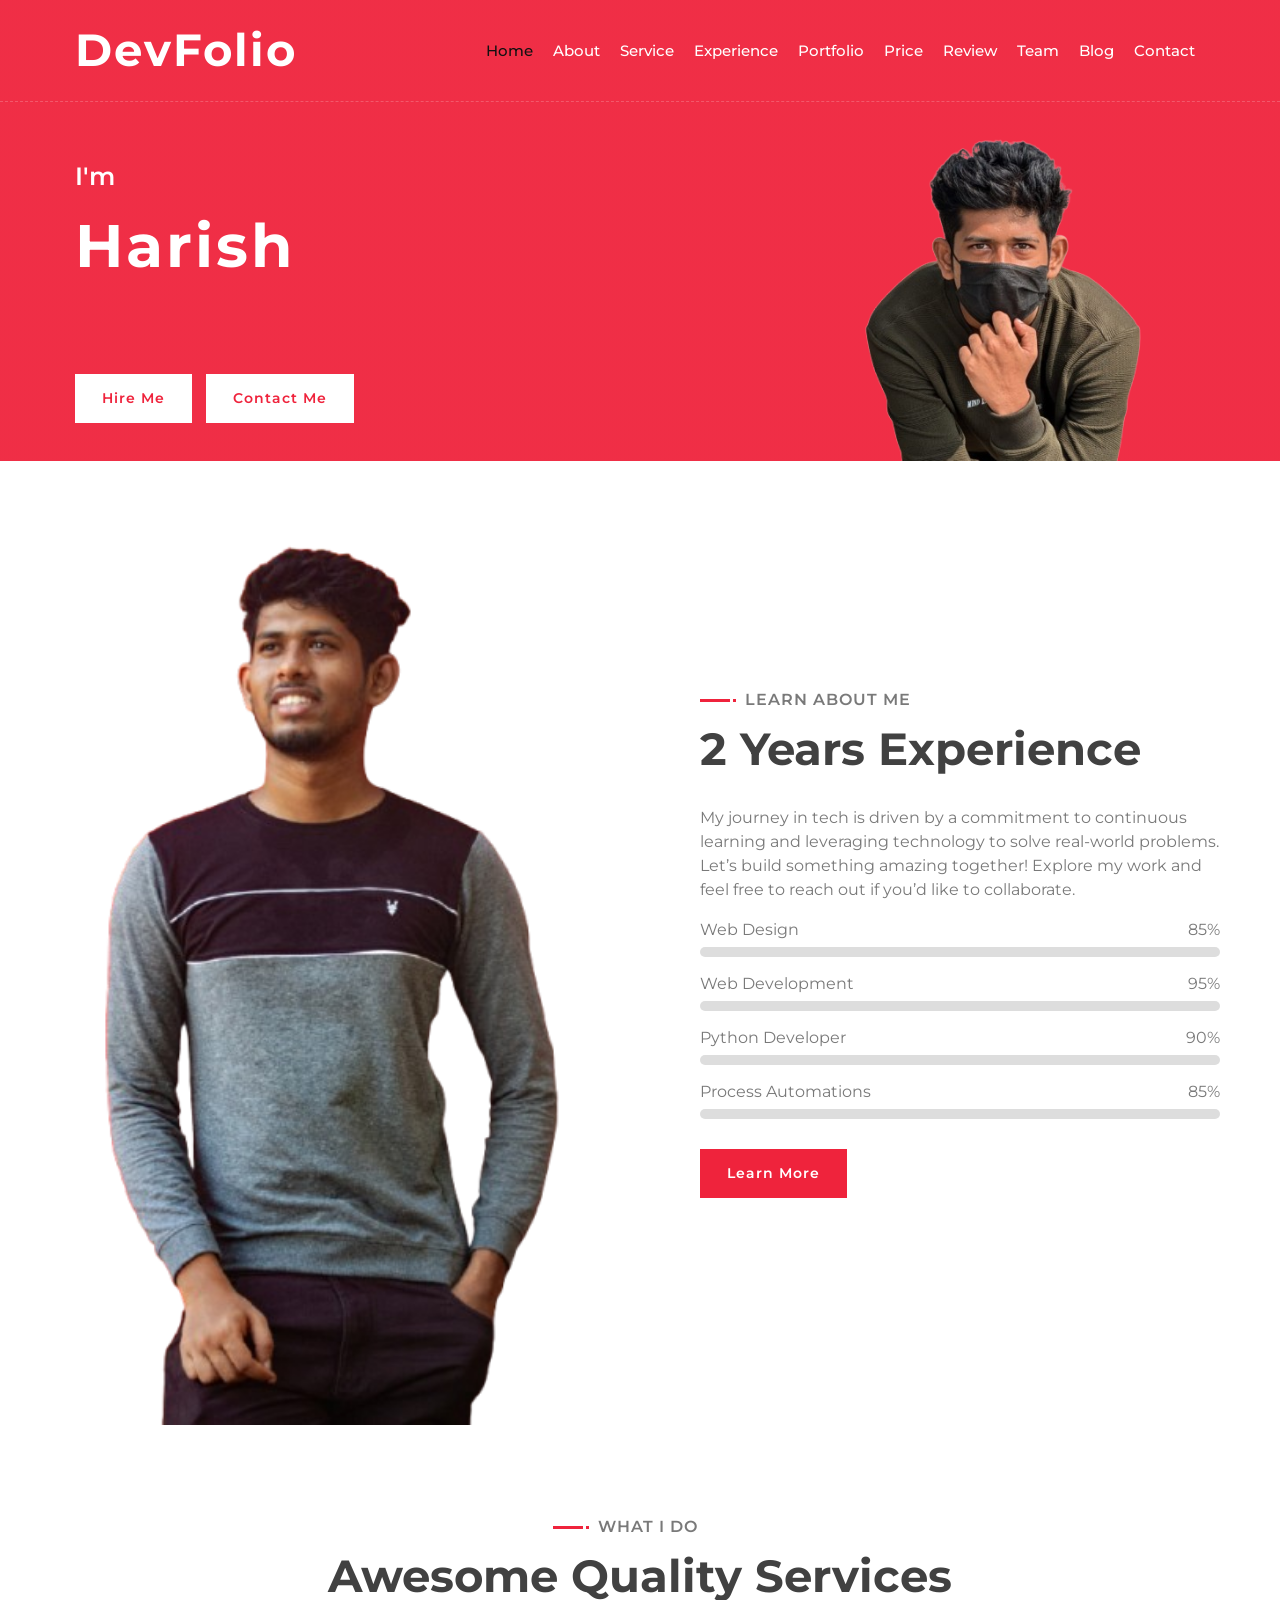
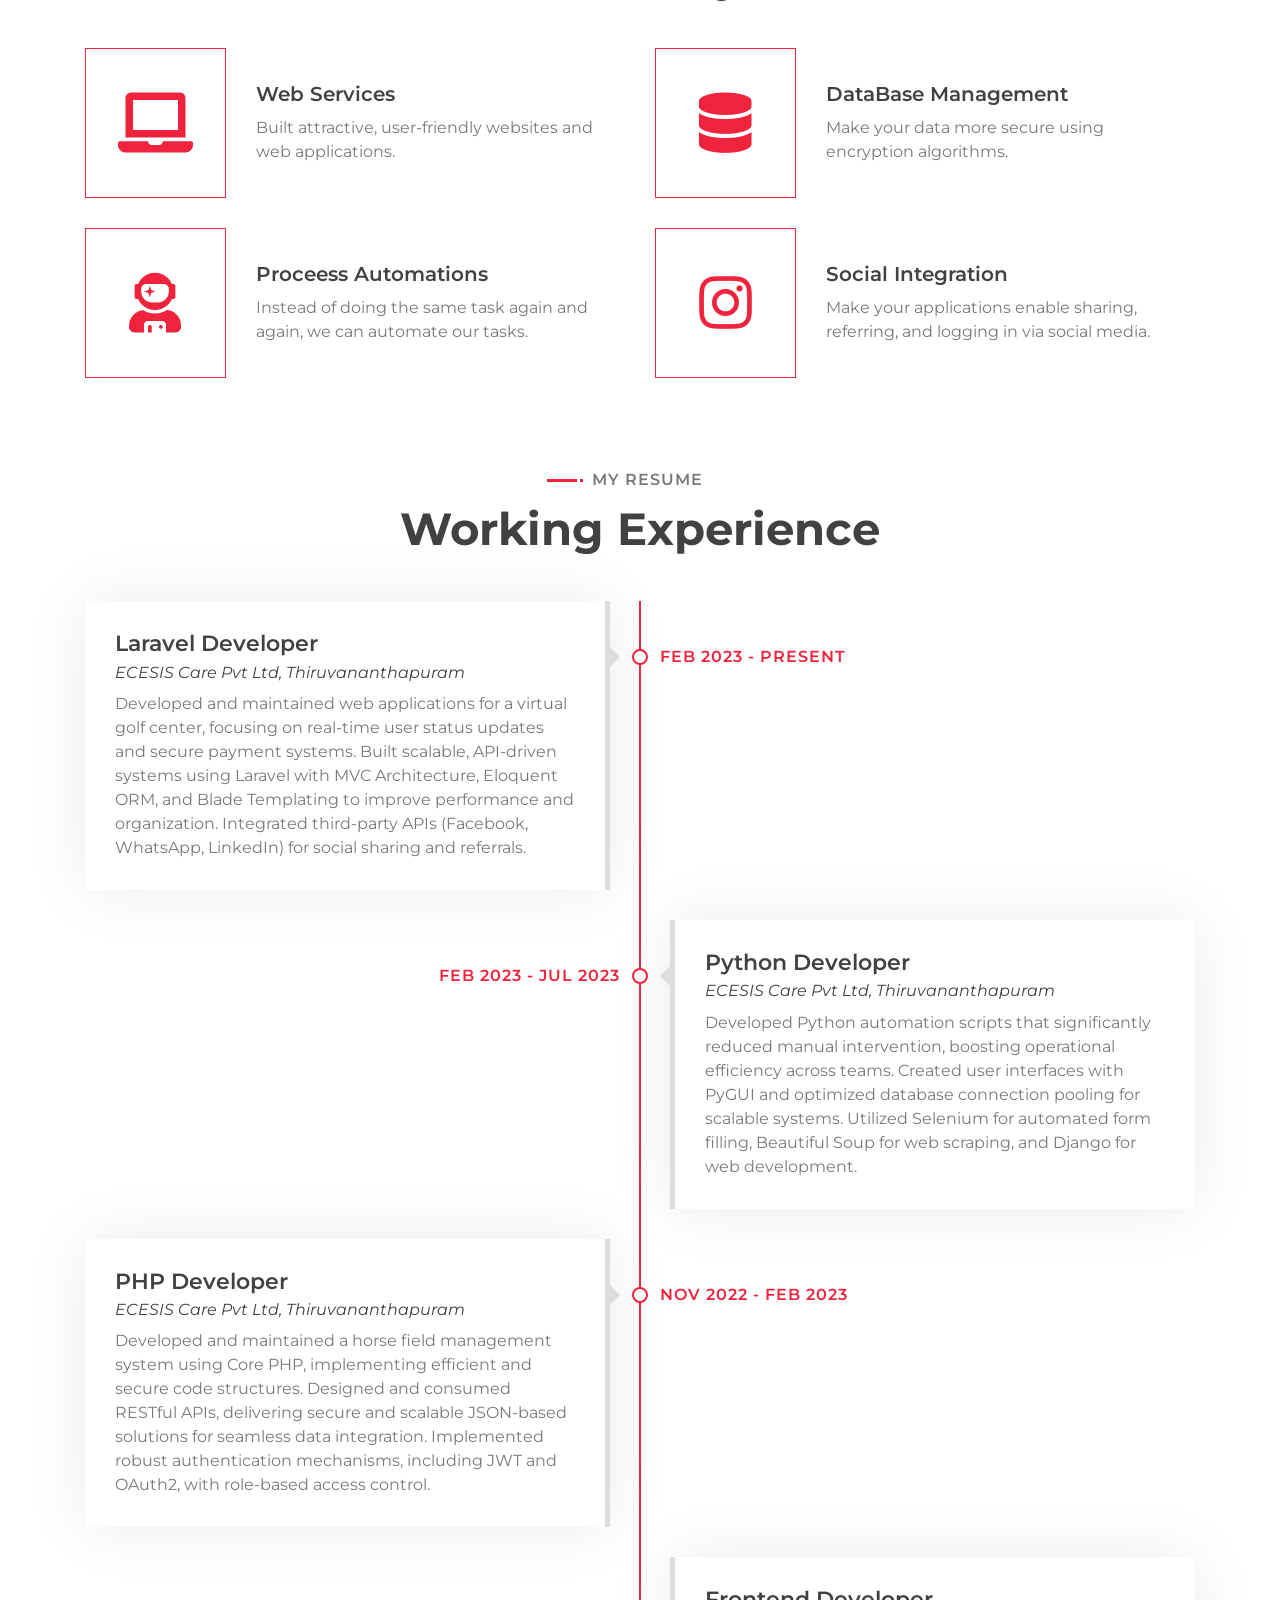
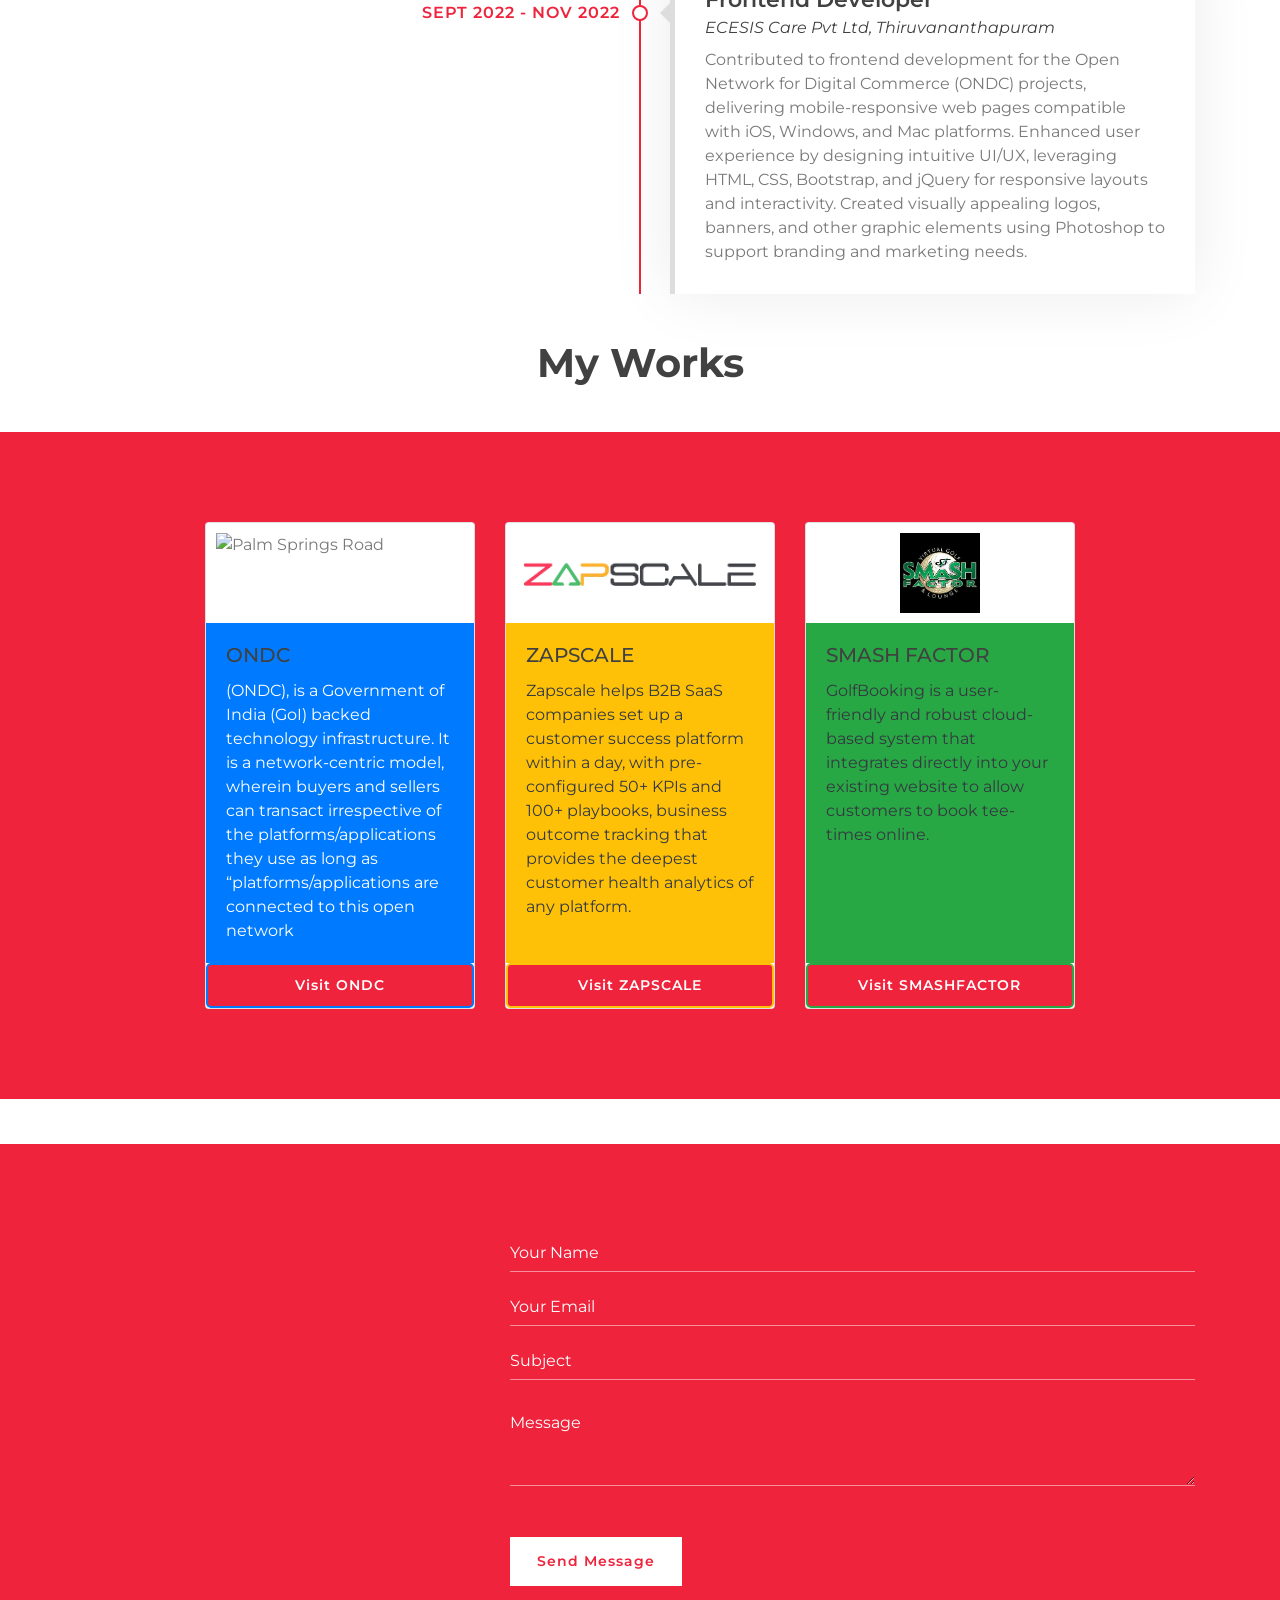
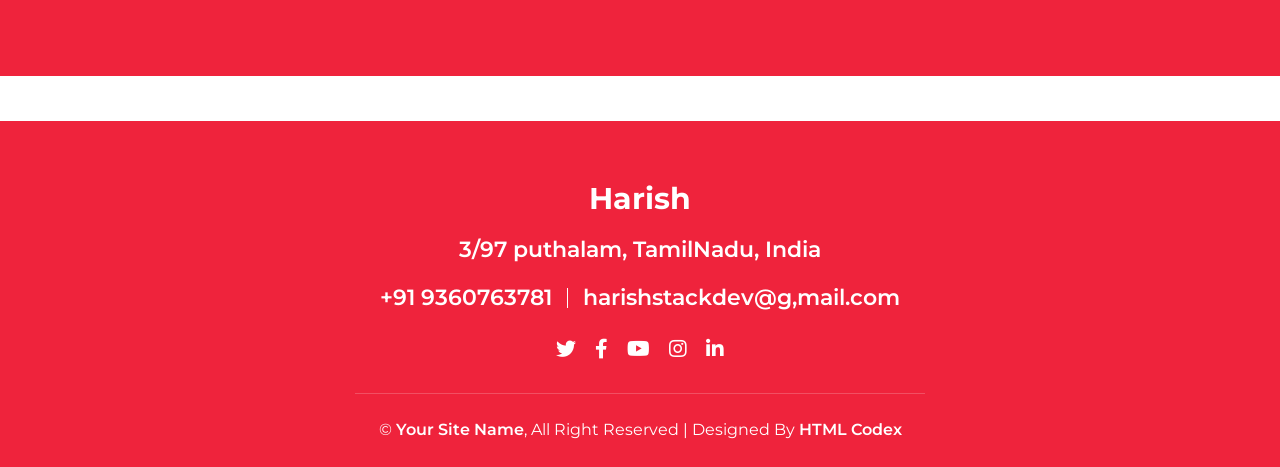
==== commit 5c049f41: "v1" ====
--- a/index.html
+++ b/index.html
@@ -1,285 +1,803 @@
 <!DOCTYPE html>
 <html lang="en">
-<head>
-  <title>Raja Harish</title>
-  <meta charset="utf-8">
-  <meta name="viewport" content="width=device-width, initial-scale=1">
-  <meta http-equiv="X-UA-Compatible" content="IE=edge">
-  <meta name="description" content="Get in touch with me">
-  <meta name="keywords" content="laravel web developer python ">
-  <meta name="author" content="Bucky Maler">
-  <link rel="stylesheet" href="assets/css/main.css">
-</head>
-
-<style>
-  .aboutus{
-
-color: rgb(43, 153, 226);
-}
-</style>
-<body>
-
-<!-- notification for small viewports and landscape oriented smartphones -->
-<div class="device-notification">
-  <a class="device-notification--logo" href="#0">
-    <img src="assets/img/logo.png" alt="Global">
-    <p>G RAJA HARISH</p>
-  </a>
-  <p class="device-notification--message">Software Engineer with over 2 years of experience </p>
-</div>
-
-<div class="perspective effect-rotate-left">
-  <div class="container"><div class="outer-nav--return"></div>
-    <div id="viewport" class="l-viewport">
-      <div class="l-wrapper">
-        <header class="header">
-          <a class="header--logo" href="#0">
-            <img src="assets/img/logo.png" alt="Global">
-            <p>G RAJA HARISH</p>
-          </a>
-          <button class="header--cta cta">Hire Me</button>
-          <div class="header--nav-toggle">
-            <span></span>
-          </div>
-        </header>
-        <nav class="l-side-nav">
-          <ul class="side-nav">
-            <li class="is-active"><span>Home</span></li>
-            <li><span>Works</span></li>
-            <li><span>About</span></li>
-            <li><span>Contact</span></li>
-            <li><span>Hire us</span></li>
-          </ul>
-        </nav>
-        <ul class="l-main-content main-content">
-          <li class="l-section section section--is-active">
-            <div class="intro">
-              <div class="intro--banner">
-                <h1>Software Engineer <br> <span class="text-warning" style="color: yellow;">
-
-                  2+ years
-                </span> <br> experience</h1>
-
-                <button class="cta">Hire Me
-                  <svg version="1.1" id="Layer_1" xmlns="http://www.w3.org/2000/svg" xmlns:xlink="http://www.w3.org/1999/xlink" x="0px" y="0px" viewBox="0 0 150 118" style="enable-background:new 0 0 150 118;" xml:space="preserve">
-                  <g transform="translate(0.000000,118.000000) scale(0.100000,-0.100000)">
-                    <path d="M870,1167c-34-17-55-57-46-90c3-15,81-100,194-211l187-185l-565-1c-431,0-571-3-590-13c-55-28-64-94-18-137c21-20,33-20,597-20h575l-192-193C800,103,794,94,849,39c20-20,39-29,61-29c28,0,63,30,298,262c147,144,272,271,279,282c30,51,23,60-219,304C947,1180,926,1196,870,1167z"/>
-                  </g>
-                  </svg>
-                  <span class="btn-background"></span>
+    <head>
+        <meta charset="utf-8">
+        <title>DevFolio - Developer Portfolio Template</title>
+        <meta content="width=device-width, initial-scale=1.0" name="viewport">
+        <meta content="Free Website Template" name="keywords">
+        <meta content="Free Website Template" name="description">
+
+        <!-- Favicon -->
+        <link href="img/favicon.ico" rel="icon">
+
+        <!-- Google Font -->
+        <link href="https://fonts.googleapis.com/css2?family=Montserrat:wght@300;400;500;600;700&display=swap" rel="stylesheet">
+
+        <!-- CSS Libraries -->
+        <link href="https://stackpath.bootstrapcdn.com/bootstrap/4.4.1/css/bootstrap.min.css" rel="stylesheet">
+        <link href="https://cdnjs.cloudflare.com/ajax/libs/font-awesome/5.10.0/css/all.min.css" rel="stylesheet">
+        <link href="lib/animate/animate.min.css" rel="stylesheet">
+        <link href="lib/owlcarousel/assets/owl.carousel.min.css" rel="stylesheet">
+        <link href="lib/lightbox/css/lightbox.min.css" rel="stylesheet">
+
+        <!-- Template Stylesheet -->
+        <link href="css/style.css" rel="stylesheet">
+    </head>
+
+    <body data-spy="scroll" data-target=".navbar" data-offset="51">
+        <!-- Nav Bar Start -->
+        <div class="navbar navbar-expand-lg bg-light navbar-light">
+            <div class="container-fluid">
+                <a href="index.html" class="navbar-brand">DevFolio</a>
+                <button type="button" class="navbar-toggler" data-toggle="collapse" data-target="#navbarCollapse">
+                    <span class="navbar-toggler-icon"></span>
                 </button>
-                <br>
-                <img style="width:290px;" src="assets/img/introduction-visual.png" alt="Welcome">
-              </div>
-              <div class="intro--options">
-                <a href="#0">
-                  <h3>Metiew &amp; Smith</h3>
-                  <p>Lorem ipsum dolor sit amet, consectetur adipisicing elit sed do.</p>
-                </a>
-                <a href="#0">
-                  <h3>Fantasy interactive</h3>
-                  <p>Lorem ipsum dolor sit amet, consectetur adipisicing elit sed do.</p>
-                </a>
-                <a href="#0">
-                  <h3>Paul &amp; shark</h3>
-                  <p>Lorem ipsum dolor sit amet, consectetur adipisicing elit sed do.</p>
-                </a>
-              </div>
-            </div>
-          </li>
-          <li class="l-section section">
-            <div class="work">
-              <h2>Project Worked</h2>
-              <div class="work--lockup">
-                <ul class="slider">
-                  <li class="slider--item slider--item-left">
-                    <a href="#0">
-                      <div class="slider--item-image">
-                        <img src="https://images.leadconnectorhq.com/image/f_webp/q_80/r_1200/u_https://assets.cdn.filesafe.space/i6OVpdoivLxKhETIvXag/media/6545d7d0cbfb8e417bcff0e9.png" alt="Victory">
+
+                <div class="collapse navbar-collapse justify-content-between" id="navbarCollapse">
+                    <div class="navbar-nav ml-auto">
+                        <a href="#home" class="nav-item nav-link active">Home</a>
+                        <a href="#about" class="nav-item nav-link">About</a>
+                        <a href="#service" class="nav-item nav-link">Service</a>
+                        <a href="#experience" class="nav-item nav-link">Experience</a>
+                        <a href="#portfolio" class="nav-item nav-link">Portfolio</a>
+                        <a href="#price" class="nav-item nav-link">Price</a>
+                        <a href="#review" class="nav-item nav-link">Review</a>
+                        <a href="#team" class="nav-item nav-link">Team</a>
+                        <a href="#blog" class="nav-item nav-link">Blog</a>
+                        <a href="#contact" class="nav-item nav-link">Contact</a>
+                    </div>
+                </div>
+            </div>
+        </div>
+        <!-- Nav Bar End -->
+
+
+        <!-- Hero Start -->
+        <div class="hero" id="home">
+            <div class="container-fluid">
+                <div class="row align-items-center">
+                    <div class="col-sm-12 col-md-6">
+                        <div class="hero-content">
+                            <div class="hero-text">
+                                <p>I'm</p>
+                                <h1>Harish</h1>
+                                <h2></h2>
+                                <div class="typed-text">Web Designer, Web Developer, Python Developer, Process Automations</div>
+                            </div>
+                            <div class="hero-btn">
+                                <a class="btn" href="">Hire Me</a>
+                                <a class="btn" href="">Contact Me</a>
+                            </div>
+                        </div>
+                    </div>
+                    <div class="col-sm-12 col-md-6 d-none d-md-block">
+                        <div class="hero-image">
+                            <img src="img/hero1.png" alt="Hero Image">
+                        </div>
+                    </div>
+                </div>
+            </div>
+        </div>
+        <!-- Hero End -->
+
+
+        <!-- About Start -->
+        <div class="about wow fadeInUp" data-wow-delay="0.1s" id="about">
+            <div class="container-fluid">
+                <div class="row align-items-center">
+                    <div class="col-lg-6">
+                        <div class="about-img">
+                            <img src="img/about1.png" alt="Image">
+                        </div>
+                    </div>
+                    <div class="col-lg-6">
+                        <div class="about-content">
+                            <div class="section-header text-left">
+                                <p>Learn About Me</p>
+                                <h2>2 Years Experience</h2>
+                            </div>
+                            <div class="about-text">
+                                <p>
+                                    My journey in tech is driven by a commitment to continuous learning and leveraging technology to solve real-world problems.
+
+Let’s build something amazing together! Explore my work and feel free to reach out if you’d like to collaborate.
+                                </p>
+                            </div>
+                            <div class="skills">
+                                <div class="skill-name">
+                                    <p>Web Design</p><p>85%</p>
+                                </div>
+                                <div class="progress">
+                                    <div class="progress-bar" role="progressbar" aria-valuenow="85" aria-valuemin="0" aria-valuemax="100"></div>
+                                </div>
+                                <div class="skill-name">
+                                    <p>Web Development</p><p>95%</p>
+                                </div>
+                                <div class="progress">
+                                    <div class="progress-bar" role="progressbar" aria-valuenow="95" aria-valuemin="0" aria-valuemax="100"></div>
+                                </div>
+                                <div class="skill-name">
+                                    
+                                    <p>Python Developer </p><p>90%</p>
+                                </div>
+                                <div class="progress">
+                                    <div class="progress-bar" role="progressbar" aria-valuenow="90" aria-valuemin="0" aria-valuemax="100"></div>
+                                </div>
+                                <div class="skill-name">
+                                    <p>Process Automations</p><p>85%</p>
+                                </div>
+                                <div class="progress">
+                                    <div class="progress-bar" role="progressbar" aria-valuenow="85" aria-valuemin="0" aria-valuemax="100"></div>
+                                </div>
+                            </div>
+                            <a class="btn" href="">Learn More</a>
+                        </div>
+                    </div>
+                </div>
+            </div>
+        </div>
+        <!-- About End -->
+        
+        
+        <!-- Service Start -->
+        <div class="service" id="service">
+            <div class="container">
+                <div class="section-header text-center wow zoomIn" data-wow-delay="0.1s">
+                    <p>What I do</p>
+                    <h2>Awesome Quality Services</h2>
+                </div>
+                <div class="row">
+                    <div class="col-lg-6 wow fadeInUp" data-wow-delay="0.0s">
+                        <div class="service-item">
+                            <div class="service-icon">
+                                <i class="fa fa-laptop"></i>
+                            </div>
+                            <div class="service-text">
+                                <h3>Web Services</h3>
+                                <p>
+                                    Built attractive, user-friendly websites and web applications.
+                                </p>
+                            </div>
+                        </div>
+                    </div>
+                    <div class="col-lg-6 wow fadeInUp" data-wow-delay="0.2s">
+                        <div class="service-item">
+                            <div class="service-icon">
+                                <i class="fa fa-database"></i>
+                            </div>
+                            <div class="service-text">
+                                <h3>DataBase Management</h3>
+                                <p>
+                                    Make your data more secure using encryption algorithms.
+
+                                </p>
+                            </div>
+                        </div>
+                    </div>
+                    <div class="col-lg-6 wow fadeInUp" data-wow-delay="0.4s">
+                        <div class="service-item">
+                            <div class="service-icon">
+                                <i class="	fas fa-user-astronaut"></i>
+                            </div>
+                            <div class="service-text">
+                                <h3>Proceess Automations</h3>
+                                <p>Instead of doing the same task again and again, we can automate our tasks.
+                                </p>
+                            </div>
+                        </div>
+                    </div>
+                    <div class="col-lg-6 wow fadeInUp" data-wow-delay="0.6s">
+                        <div class="service-item">
+                            <div class="service-icon">
+                                <i class="	fab fa-instagram"></i>
+                            </div>
+                            <div class="service-text">
+                                <h3>Social Integration</h3>
+                                <p>Make your applications enable sharing, referring, and logging in via social media.
+                                </p>
+                            </div>
+                        </div>
+                    </div>
+                </div>
+            </div>
+        </div>
+        <!-- Service End -->
+        
+        
+         <!-- Experience Start -->
+         <div class="experience" id="experience">
+            <div class="container">
+                <header class="section-header text-center wow zoomIn" data-wow-delay="0.1s">
+                    <p>My Resume</p>
+                    <h2>Working Experience</h2>
+                </header>
+                <div class="timeline">
+                    <!-- Experience 1: Laravel Developer -->
+                    <div class="timeline-item left wow slideInLeft" data-wow-delay="0.1s">
+                        <div class="timeline-text">
+                            <div class="timeline-date">Feb 2023 - Present</div>
+                            <h2>Laravel Developer</h2>
+                            <h4>ECESIS Care Pvt Ltd, Thiruvananthapuram</h4>
+                            <p>
+                                Developed and maintained web applications for a virtual golf center, focusing on real-time user status updates and secure payment systems.
+                                Built scalable, API-driven systems using Laravel with MVC Architecture, Eloquent ORM, and Blade Templating to improve performance and organization.
+                                Integrated third-party APIs (Facebook, WhatsApp, LinkedIn) for social sharing and referrals.
+                            </p>
+                        </div>
+                    </div>
+        
+                    <!-- Experience 2: Python Developer -->
+                    <div class="timeline-item right wow slideInRight" data-wow-delay="0.1s">
+                        <div class="timeline-text">
+                            <div class="timeline-date">Feb 2023 - Jul 2023</div>
+                            <h2>Python Developer</h2>
+                            <h4>ECESIS Care Pvt Ltd, Thiruvananthapuram</h4>
+                            <p>
+                                Developed Python automation scripts that significantly reduced manual intervention, boosting operational efficiency across teams.
+                                Created user interfaces with PyGUI and optimized database connection pooling for scalable systems.
+                                Utilized Selenium for automated form filling, Beautiful Soup for web scraping, and Django for web development.
+                            </p>
+                        </div>
+                    </div>
+        
+                    <!-- Experience 3: PHP Developer -->
+                    <div class="timeline-item left wow slideInLeft" data-wow-delay="0.1s">
+                        <div class="timeline-text">
+                            <div class="timeline-date">Nov 2022 - Feb 2023</div>
+                            <h2>PHP Developer</h2>
+                            <h4>ECESIS Care Pvt Ltd, Thiruvananthapuram</h4>
+                            <p>
+                                Developed and maintained a horse field management system using Core PHP, implementing efficient and secure code structures.
+                                Designed and consumed RESTful APIs, delivering secure and scalable JSON-based solutions for seamless data integration.
+                                Implemented robust authentication mechanisms, including JWT and OAuth2, with role-based access control.
+                            </p>
+                        </div>
+                    </div>
+        
+                    <!-- Experience 4: Frontend Developer -->
+                    <div class="timeline-item right wow slideInRight" data-wow-delay="0.1s">
+                        <div class="timeline-text">
+                            <div class="timeline-date">Sept 2022 - Nov 2022</div>
+                            <h2>Frontend Developer</h2>
+                            <h4>ECESIS Care Pvt Ltd, Thiruvananthapuram</h4>
+                            <p>
+                                Contributed to frontend development for the Open Network for Digital Commerce (ONDC) projects, delivering mobile-responsive web pages compatible with iOS, Windows, and Mac platforms.
+                                Enhanced user experience by designing intuitive UI/UX, leveraging HTML, CSS, Bootstrap, and jQuery for responsive layouts and interactivity.
+                                Created visually appealing logos, banners, and other graphic elements using Photoshop to support branding and marketing needs.
+                            </p>
+                        </div>
+                    </div>
+                </div>
+            </div>
+        </div>
+        
+        <!-- Job Experience End -->
+        
+        
+        <!-- Banner Start -->
+        <!-- <div class="banner wow zoomIn" data-wow-delay="0.1s">
+            <div class="container">
+                <div class="section-header text-center">
+                    <p>Reasonable Price</p>
+                    <h2>Get A <span>Special</span> Price</h2>
+                </div>
+                <div class="container banner-text">
+                    <p>
+                        Lorem ipsum dolor sit amet, consectetur adipiscing elit. Phasellus nec pretium mi. Curabitur facilisis ornare velit non vulputate. Aliquam metus tortor, auctor id gravida condimentum, viverra quis sem. Curabitur non nisl nec nisi scelerisque maximus. 
+                    </p>
+                    <a class="btn">Pricing Plan</a>
+                </div>
+            </div>
+        </div> -->
+        <!-- Banner End -->
+
+
+        <!-- Portfolio Start -->
+        <!-- <div class="portfolio" id="portfolio">
+            <div class="container">
+                <div class="section-header text-center wow zoomIn" data-wow-delay="0.1s">
+                    <p>My Portfolio</p>
+                    <h2>My Excellent Portfolio</h2>
+                </div>
+                <div class="row">
+                    <div class="col-12">
+                        <ul id="portfolio-filter">
+                            <li data-filter="*" class="filter-active">All</li>
+                            <li data-filter=".filter-1">Web Design</li>
+                            <li data-filter=".filter-2">Mobile Apps</li>
+                            <li data-filter=".filter-3">Game Dev</li>
+                        </ul>
+                    </div>
+                </div>
+                <div class="row portfolio-container">
+                    <div class="col-lg-4 col-md-6 col-sm-12 portfolio-item filter-1 wow fadeInUp" data-wow-delay="0.0s">
+                        <div class="portfolio-wrap">
+                            <div class="portfolio-img">
+                                <img src="img/portfolio-1.jpg" alt="Image">
+                            </div>
+                            <div class="portfolio-text">
+                                <h3>eCommerce Website</h3>
+                                <a class="btn" href="img/portfolio-1.jpg" data-lightbox="portfolio">+</a>
+                            </div>
+                        </div>
+                    </div>
+                    <div class="col-lg-4 col-md-6 col-sm-12 portfolio-item filter-2 wow fadeInUp" data-wow-delay="0.2s">
+                        <div class="portfolio-wrap">
+                            <div class="portfolio-img">
+                                <img src="img/portfolio-2.jpg" alt="Image">
+                            </div>
+                            <div class="portfolio-text">
+                                <h3>Product Landing Page</h3>
+                                <a class="btn" href="img/portfolio-2.jpg" data-lightbox="portfolio">+</a>
+                            </div>
+                        </div>
+                    </div>
+                    <div class="col-lg-4 col-md-6 col-sm-12 portfolio-item filter-3 wow fadeInUp" data-wow-delay="0.4s">
+                        <div class="portfolio-wrap">
+                            <div class="portfolio-img">
+                                <img src="img/portfolio-3.jpg" alt="Image">
+                            </div>
+                            <div class="portfolio-text">
+                                <h3>JavaScript quiz game</h3>
+                                <a class="btn" href="img/portfolio-3.jpg" data-lightbox="portfolio">+</a>
+                            </div>
+                        </div>
+                    </div>
+                    <div class="col-lg-4 col-md-6 col-sm-12 portfolio-item filter-1 wow fadeInUp" data-wow-delay="0.6s">
+                        <div class="portfolio-wrap">
+                            <div class="portfolio-img">
+                                <img src="img/portfolio-4.jpg" alt="Image">
+                            </div>
+                            <div class="portfolio-text">
+                                <h3>JavaScript drawing</h3>
+                                <a class="btn" href="img/portfolio-4.jpg" data-lightbox="portfolio">+</a>
+                            </div>
+                        </div>
+                    </div>
+                    <div class="col-lg-4 col-md-6 col-sm-12 portfolio-item filter-2 wow fadeInUp" data-wow-delay="0.8s">
+                        <div class="portfolio-wrap">
+                            <div class="portfolio-img">
+                                <img src="img/portfolio-5.jpg" alt="Image">
+                            </div>
+                            <div class="portfolio-text">
+                                <h3>Social Mobile Apps</h3>
+                                <a class="btn" href="img/portfolio-5.jpg" data-lightbox="portfolio">+</a>
+                            </div>
+                        </div>
+                    </div>
+                    <div class="col-lg-4 col-md-6 col-sm-12 portfolio-item filter-3 wow fadeInUp" data-wow-delay="1s">
+                        <div class="portfolio-wrap">
+                            <div class="portfolio-img">
+                                <img src="img/portfolio-6.jpg" alt="Image">
+                            </div>
+                            <div class="portfolio-text">
+                                <h3>Company Website</h3>
+                                <a class="btn" href="img/portfolio-6.jpg" data-lightbox="portfolio">+</a>
+                            </div>
+                        </div>
+                    </div>
+                </div>
+            </div>
+        </div> -->
+        <!-- Portfolio End -->
+        
+        
+        <!-- Banner Start -->
+        <!-- <div class="banner wow zoomIn" data-wow-delay="0.1s">
+            <div class="container">
+                <div class="section-header text-center">
+                    <p>Awesome Discount</p>
+                    <h2>Get <span>30%</span> Discount</h2>
+                </div>
+                <div class="container banner-text">
+                    <p>
+                        Lorem ipsum dolor sit amet, consectetur adipiscing elit. Phasellus nec pretium mi. Curabitur facilisis ornare velit non vulputate. Aliquam metus tortor, auctor id gravida condimentum, viverra quis sem. Curabitur non nisl nec nisi scelerisque maximus. 
+                    </p>
+                    <a class="btn">Order Now</a>
+                </div>
+            </div>
+        </div> -->
+        <!-- Banner End -->
+        
+        
+        <!-- Price Start -->
+        <!-- <div class="price" id="price">
+            <div class="container">
+                <div class="section-header text-center wow zoomIn" data-wow-delay="0.1s">
+                    <p>Pricing Plan</p>
+                    <h2>Affordable Price</h2>
+                </div>
+                <div class="row">
+                    <div class="col-md-4 wow fadeInUp" data-wow-delay="0.5s">
+                        <div class="price-item">
+                            <div class="price-header">
+                                <div class="price-title">
+                                    <h2>Basic</h2>
+                                </div>
+                                <div class="price-prices">
+                                    <h2><small>$</small>49<span>/ mo</span></h2>
+                                </div>
+                            </div>
+                            <div class="price-body">
+                                <div class="price-description">
+                                    <ul>
+                                        <li>Bootstrap 4</li>
+                                        <li>Font Awesome 5</li>
+                                        <li>Responsive Design</li>
+                                        <li>Browser Compatibility</li>
+                                        <li>Easy To Use</li>
+                                    </ul>
+                                </div>
+                            </div>
+                            <div class="price-footer">
+                                <div class="price-action">
+                                    <a class="btn" href="">Order Now</a>
+                                </div>
+                            </div>
+                        </div>
+                    </div>
+                    <div class="col-md-4 wow fadeInUp" data-wow-delay="0.0s">
+                        <div class="price-item featured-item">
+                            <div class="price-header">
+                                <div class="price-title">
+                                    <h2>Standard</h2>
+                                </div>
+                                <div class="price-prices">
+                                    <h2><small>$</small>99<span>/ mo</span></h2>
+                                </div>
+                            </div>
+                            <div class="price-body">
+                                <div class="price-description">
+                                    <ul>
+                                        <li>Bootstrap 4</li>
+                                        <li>Font Awesome 5</li>
+                                        <li>Responsive Design</li>
+                                        <li>Browser Compatibility</li>
+                                        <li>Easy To Use</li>
+                                    </ul>
+                                </div>
+                            </div>
+                            <div class="price-footer">
+                                <div class="price-action">
+                                    <a class="btn" href="">Order Now</a>
+                                </div>
+                            </div>
+                        </div>
+                    </div>
+                    <div class="col-md-4 wow fadeInUp" data-wow-delay="0.5s">
+                        <div class="price-item">
+                            <div class="price-header">
+                                <div class="price-title">
+                                    <h2>Premium</h2>
+                                </div>
+                                <div class="price-prices">
+                                    <h2><small>$</small>149<span>/ mo</span></h2>
+                                </div>
+                            </div>
+                            <div class="price-body">
+                                <div class="price-description">
+                                    <ul>
+                                        <li>Bootstrap 4</li>
+                                        <li>Font Awesome 5</li>
+                                        <li>Responsive Design</li>
+                                        <li>Browser Compatibility</li>
+                                        <li>Easy To Use</li>
+                                    </ul>
+                                </div>
+                            </div>
+                            <div class="price-footer">
+                                <div class="price-action">
+                                    <a class="btn" href="">Order Now</a>
+                                </div>
+                            </div>
+                        </div>
+                    </div>
+                </div>
+            </div>
+        </div> -->
+        <!-- Price End -->
+        
+        
+        <!-- Testimonial Start -->
+        <center>
+            <h1 style="font-weight: 700;">My Works</h1>
+           </center>
+            <div class="testimonial wow fadeInUp" data-wow-delay="0.1s" id="review">
+               
+                <div class="container">
+                    <!-- <div class="testimonial-icon">
+                        <i class="fa fa-quote-left"></i>
+                    </div> -->
+                    <div class="row row-cols-1 row-cols-md-3 g-4">
+                     
+                        <div class="col">
+                          <div class="card h-100">
+                            <img class="custom-img" src="https://encrypted-tbn0.gstatic.com/images?q=tbn:ANd9GcSpP81AbU-hcgzOAry0P48koFcV0b3PRbDL3Q&s" class="card-img-top" alt="Palm Springs Road"/>
+                            <div class="card-body bg-primary text-white">
+                              <h5 class="card-title">ONDC</h5>
+                              <p class="card-text">(ONDC), is a Government of India (GoI) backed technology infrastructure. It is a network-centric model, wherein buyers and sellers can transact irrespective of the platforms/applications they use as long as “platforms/applications are connected to this open network</p>
+                            </div>
+                            <a href="https://www.ondc.org" target="_blank" class="btn btn-primary" style="text-decoration: none; padding: 10px 20px; background-color: #007bff; color: white; border-radius: 5px;">Visit ONDC</a>
+                          
+                        </div>
+                        </div>
+                        <div class="col">
+                          <div class="card h-100">
+                            <img  class="custom-img" src="[data-uri]" class="card-img-top" alt="Los Angeles Skyscrapers"/>
+                            <div class="card-body bg-warning text-dark">
+                              <h5 class="card-title">ZAPSCALE</h5>
+                              <p class="card-text">Zapscale helps B2B SaaS companies set up a customer success platform within a day, with pre-configured 50+ KPIs and 100+ playbooks, business outcome tracking that provides the deepest customer health analytics of any platform.</p>
+                           
+                            </div>
+                            <a href="https://www.zapscale.com" target="_blank" class="btn btn-primary" style="text-decoration: none; padding: 10px 20px;
+                             background-color: #ffc107; color: white; border-radius: 5px;">Visit ZAPSCALE</a>
+                            
+                          </div>
+                        </div>
+                        <div class="col">
+                          <div class="card h-100">
+                            <img class="custom-img" src="[data-uri]" class="card-img-top" alt="Skyscrapers"/>
+                            <div class="card-body bg-success text-dark">
+                              <h5 class="card-title">SMASH FACTOR</h5>
+                              <p class="card-text">
+                                GolfBooking is a user-friendly and robust cloud-based system that integrates directly into your existing website to allow customers to book tee-times online.
+                              </p>
+                            </div>
+                          <a href="https://www.smashfactor.com" target="_blank" class="btn btn-success" style="text-decoration: none; 
+                          padding: 10px 20px; background-color: #28a745; color: rgb(255, 255, 255); border-radius: 5px;">Visit SMASHFACTOR</a>
+                          
+                          </div>
+                        </div>
                       </div>
-                      <p class="slider--item-title">Smash Golf</p>
-                      <p class="slider--item-description">Smash Golf offers applications for online virtual golf slot booking, providing a convenient platform for users to reserve their golf sessions</p>
-                    </a>
-                  </li>
-                  <li class="slider--item slider--item-center">
-                    <a href="#0">
-                      <div class="slider--item-image">
-                        <img src="https://ondc.org/assets/theme/images/ondc_registered_logo.svg?v=9a2d7d3eeb" alt="Metiew and Smith">
-                      </div>
-                      <p class="slider--item-title">ONDC</p>
-                      <p class="slider--item-description">ONDC (Open Network for Digital Commerce) is an Indian government 
-                        initiative aimed at democratizing e-commerce by creating an open, interoperable network</p>
-                    </a>
-                  </li>
-                  <li class="slider--item slider--item-right">
-                    <a href="#0">
-                      <div class="slider--item-image">
-                        <img src="https://img.freepik.com/premium-photo/modern-smart-home-systems-smart-building-smart-home-is-isolated-background-generate-ai_39665-1239.jpg?w=900" alt="Alex Nowak">
-                      </div>
-                      <p class="slider--item-title">Smart Entry</p>
-                      <p class="slider--item-description">Automatic form-filling for online portals to reduce manual work related to real estate.</p>
-                    </a>
-                  </li>
-                </ul>
-                <div class="slider--prev">
-                  <svg version="1.1" id="Layer_1" xmlns="http://www.w3.org/2000/svg" xmlns:xlink="http://www.w3.org/1999/xlink" x="0px" y="0px"
-                  viewBox="0 0 150 118" style="enable-background:new 0 0 150 118;" xml:space="preserve">
-                  <g transform="translate(0.000000,118.000000) scale(0.100000,-0.100000)">
-                    <path d="M561,1169C525,1155,10,640,3,612c-3-13,1-36,8-52c8-15,134-145,281-289C527,41,562,10,590,10c22,0,41,9,61,29
-                    c55,55,49,64-163,278L296,510h575c564,0,576,0,597,20c46,43,37,109-18,137c-19,10-159,13-590,13l-565,1l182,180
-                    c101,99,187,188,193,199c16,30,12,57-12,84C631,1174,595,1183,561,1169z"/>
-                  </g>
-                  </svg>
-                </div>
-                <div class="slider--next">
-                  <svg version="1.1" id="Layer_1" xmlns="http://www.w3.org/2000/svg" xmlns:xlink="http://www.w3.org/1999/xlink" x="0px" y="0px" viewBox="0 0 150 118" style="enable-background:new 0 0 150 118;" xml:space="preserve">
-                  <g transform="translate(0.000000,118.000000) scale(0.100000,-0.100000)">
-                    <path d="M870,1167c-34-17-55-57-46-90c3-15,81-100,194-211l187-185l-565-1c-431,0-571-3-590-13c-55-28-64-94-18-137c21-20,33-20,597-20h575l-192-193C800,103,794,94,849,39c20-20,39-29,61-29c28,0,63,30,298,262c147,144,272,271,279,282c30,51,23,60-219,304C947,1180,926,1196,870,1167z"/>
-                  </g>
-                  </svg>
-                </div>
-              </div>
-            </div>
-          </li>
-          <li class="l-section section">
-            <div class="about">
-              <div class="about--banner">
-                <h3 class="aboutus" style="color: white; background-color: black; font-family: Arial, sans-serif; font-size: 1.2em; line-height: 1.5;">
-                  I have experience as a software developer, creating impactful solutions that enhance efficiency and drive digital transformation.<br>
-                  I developed a
-                   <span style="color: yellow;">PHP project using the Laravel framework</span> for a <span style="color: yellow;"> <br>400-million-dollar company</span>,<br>
-                  worked on an 
-                  <span style="color: yellow;">evolutionary e-commerce project</span> for the Indian government,<br>
-                  and contributed to high-level companies by 
-                  <span style="color: yellow;">automating BPO processes</span>.
-              </h3>
-              
-              
-              <img src="assets/img/about-visual.png" alt="About Us">
-              </div>
-              
-            </div>
-          </li>
-          <li class="l-section section">
-            <div class="contact">
-              <div class="contact--lockup">
-                <div class="modal">
-                  <div class="modal--information">
-                    <p>3/97 puthalam puthalam post kanayakumari district TamilNadu India</p>
-                    <a href="mailto:harishstackdev@gmail.com">harishstackdev@gmail.com</a>
-                    <a href="tel:+91 9360763781">+91 9360763781</a>
-                  </div>
-                  <ul class="modal--options">
-                    <li><a href="linkedin.com/in/rajaharish">LinkedIN</a></li>
-                    <li><a href="https://www.instagram.com/its_h_ar_is_h">Instagram</a></li>
-                    <li><a href="mailto:harishstackdev@gmail.com">Contact Us</a></li>
-                  </ul>
-                </div>
-              </div>
-            </div>
-          </li>
-          <li class="l-section section">
-            <div class="hire">
-              <h2 style="color: yellow;">You want me to do</h2>
-              <!-- checkout formspree.io for easy form setup -->
-              <form class="work-request">
-                <div class="work-request--options">
-                  <span class="options-a">
-                    <input id="opt-1" type="checkbox" value="app design">
-                    <label for="opt-1">
-                      <svg version="1.1" id="Layer_1" xmlns="http://www.w3.org/2000/svg" xmlns:xlink="http://www.w3.org/1999/xlink" x="0px" y="0px"
-                      viewBox="0 0 150 111" style="enable-background:new 0 0 150 111;" xml:space="preserve">
-                      <g transform="translate(0.000000,111.000000) scale(0.100000,-0.100000)">
-                        <path d="M950,705L555,310L360,505C253,612,160,700,155,700c-6,0-44-34-85-75l-75-75l278-278L550-5l475,475c261,261,475,480,475,485c0,13-132,145-145,145C1349,1100,1167,922,950,705z"/>
-                      </g>
-                      </svg>
-                      App Development
-                    </label>
-                    <br>
-                    
-                    <input id="opt-2" type="checkbox" value="graphic design">
-                    <label for="opt-2">
-                      <svg version="1.1" id="Layer_1" xmlns="http://www.w3.org/2000/svg" xmlns:xlink="http://www.w3.org/1999/xlink" x="0px" y="0px"
-                      viewBox="0 0 150 111" style="enable-background:new 0 0 150 111;" xml:space="preserve">
-                      <g transform="translate(0.000000,111.000000) scale(0.100000,-0.100000)">
-                        <path d="M950,705L555,310L360,505C253,612,160,700,155,700c-6,0-44-34-85-75l-75-75l278-278L550-5l475,475c261,261,475,480,475,485c0,13-132,145-145,145C1349,1100,1167,922,950,705z"/>
-                      </g>
-                      </svg>
-                      Graphic Design
-                    </label>
-                    <input id="opt-3" type="checkbox" value="motion design">
-                    <label for="opt-3">
-                      <svg version="1.1" id="Layer_1" xmlns="http://www.w3.org/2000/svg" xmlns:xlink="http://www.w3.org/1999/xlink" x="0px" y="0px"
-                      viewBox="0 0 150 111" style="enable-background:new 0 0 150 111;" xml:space="preserve">
-                      <g transform="translate(0.000000,111.000000) scale(0.100000,-0.100000)">
-                        <path d="M950,705L555,310L360,505C253,612,160,700,155,700c-6,0-44-34-85-75l-75-75l278-278L550-5l475,475c261,261,475,480,475,485c0,13-132,145-145,145C1349,1100,1167,922,950,705z"/>
-                      </g>
-                      </svg>
-                     Python Automations
-                    </label>
-                  </span>
-                  <span class="options-b">
-                    <input id="opt-4" type="checkbox" value="ux design">
-                    <label for="opt-4">
-                      <svg version="1.1" id="Layer_1" xmlns="http://www.w3.org/2000/svg" xmlns:xlink="http://www.w3.org/1999/xlink" x="0px" y="0px"
-                      viewBox="0 0 150 111" style="enable-background:new 0 0 150 111;" xml:space="preserve">
-                      <g transform="translate(0.000000,111.000000) scale(0.100000,-0.100000)">
-                        <path d="M950,705L555,310L360,505C253,612,160,700,155,700c-6,0-44-34-85-75l-75-75l278-278L550-5l475,475c261,261,475,480,475,485c0,13-132,145-145,145C1349,1100,1167,922,950,705z"/>
-                      </g>
-                      </svg>
-                      UX Design
-                    </label>
-                    <input id="opt-5" type="checkbox" value="webdesign">
-                    <label for="opt-5">
-                      <svg version="1.1" id="Layer_1" xmlns="http://www.w3.org/2000/svg" xmlns:xlink="http://www.w3.org/1999/xlink" x="0px" y="0px"
-                      viewBox="0 0 150 111" style="enable-background:new 0 0 150 111;" xml:space="preserve">
-                      <g transform="translate(0.000000,111.000000) scale(0.100000,-0.100000)">
-                        <path d="M950,705L555,310L360,505C253,612,160,700,155,700c-6,0-44-34-85-75l-75-75l278-278L550-5l475,475c261,261,475,480,475,485c0,13-132,145-145,145C1349,1100,1167,922,950,705z"/>
-                      </g>
-                      </svg>
-                      Webdesign
-                    </label>
-                    <input id="opt-6" type="checkbox" value="marketing">
-                    <label for="opt-6">
-                      <svg version="1.1" id="Layer_1" xmlns="http://www.w3.org/2000/svg" xmlns:xlink="http://www.w3.org/1999/xlink" x="0px" y="0px"
-                      viewBox="0 0 150 111" style="enable-background:new 0 0 150 111;" xml:space="preserve">
-                      <g transform="translate(0.000000,111.000000) scale(0.100000,-0.100000)">
-                        <path d="M950,705L555,310L360,505C253,612,160,700,155,700c-6,0-44-34-85-75l-75-75l278-278L550-5l475,475c261,261,475,480,475,485c0,13-132,145-145,145C1349,1100,1167,922,950,705z"/>
-                      </g>
-                      </svg>
-                   web Applications
-                    </label>
-                  </span>
-                </div>
-                <div class="work-request--information">
-                  <div class="information-name">
-                    <input id="name" type="text" spellcheck="false">
-                    <label for="name">Name</label>
-                  </div>
-                  <div class="information-email">
-                    <input id="email" type="email" spellcheck="false">
-                    <label for="email">Email</label>
-                  </div>
-                </div>
-                <input type="submit" value="Send Request">
-              </form>
-            </div>
-          </li>
-        </ul>
-      </div>
-    </div>
-  </div>
-  <ul class="outer-nav">
-    <li class="is-active">Home</li>
-    <li>Works</li>
-    <li>About</li>
-    <li>Contact</li>
-    <li>Hire Me</li>
-  </ul>
-</div>
-
-<script src="https://ajax.googleapis.com/ajax/libs/jquery/2.2.4/jquery.min.js"></script>
-<script>window.jQuery || document.write('<script src="assets/js/vendor/jquery-2.2.4.min.js"><\/script>')</script>
-<script src="assets/js/functions-min.js"></script>
-</body>
+                </div>
+            </div>
+        <!-- Testimonial End -->
+
+
+        <!-- Team Start -->
+        <!-- <div class="team" id="team">
+            <div class="container">
+                <div class="section-header text-center wow zoomIn" data-wow-delay="0.1s">
+                    <p>My Team</p>
+                    <h2>Expert Team Members</h2>
+                </div>
+                <div class="row">
+                    <div class="col-lg-6 wow fadeInUp" data-wow-delay="0.0s">
+                        <div class="team-item">
+                            <div class="team-img">
+                                <img src="img/team-1.jpg" alt="Image">
+                            </div>
+                            <div class="team-text">
+                                <h2>Mollie Ross</h2>
+                                <h4>Web Designer</h4>
+                                <p>
+                                    Lorem ipsum dolor sit amet consec adipis elit. Etiam accum lacus
+                                </p>
+                                <div class="team-social">
+                                    <a class="btn" href=""><i class="fab fa-twitter"></i></a>
+                                    <a class="btn" href=""><i class="fab fa-facebook-f"></i></a>
+                                    <a class="btn" href=""><i class="fab fa-linkedin-in"></i></a>
+                                    <a class="btn" href=""><i class="fab fa-instagram"></i></a>
+                                </div>
+                            </div>
+                        </div>
+                    </div>
+                    <div class="col-lg-6 wow fadeInUp" data-wow-delay="0.2s">
+                        <div class="team-item">
+                            <div class="team-img">
+                                <img src="img/team-2.jpg" alt="Image">
+                            </div>
+                            <div class="team-text">
+                                <h2>Dylan Adams</h2>
+                                <h4>Web Developer</h4>
+                                <p>
+                                    Lorem ipsum dolor sit amet consec adipis elit. Etiam accum lacus
+                                </p>
+                                <div class="team-social">
+                                    <a class="btn" href=""><i class="fab fa-twitter"></i></a>
+                                    <a class="btn" href=""><i class="fab fa-facebook-f"></i></a>
+                                    <a class="btn" href=""><i class="fab fa-linkedin-in"></i></a>
+                                    <a class="btn" href=""><i class="fab fa-instagram"></i></a>
+                                </div>
+                            </div>
+                        </div>
+                    </div>
+                    <div class="col-lg-6 wow fadeInUp" data-wow-delay="0.4s">
+                        <div class="team-item">
+                            <div class="team-img">
+                                <img src="img/team-3.jpg" alt="Image">
+                            </div>
+                            <div class="team-text">
+                                <h2>Jennifer Page</h2>
+                                <h4>Apps Designer</h4>
+                                <p>
+                                    Lorem ipsum dolor sit amet consec adipis elit. Etiam accum lacus
+                                </p>
+                                <div class="team-social">
+                                    <a class="btn" href=""><i class="fab fa-twitter"></i></a>
+                                    <a class="btn" href=""><i class="fab fa-facebook-f"></i></a>
+                                    <a class="btn" href=""><i class="fab fa-linkedin-in"></i></a>
+                                    <a class="btn" href=""><i class="fab fa-instagram"></i></a>
+                                </div>
+                            </div>
+                        </div>
+                    </div>
+                    <div class="col-lg-6 wow fadeInUp" data-wow-delay="0.6s">
+                        <div class="team-item">
+                            <div class="team-img">
+                                <img src="img/team-4.jpg" alt="Image">
+                            </div>
+                            <div class="team-text">
+                                <h2>Josh Dunn</h2>
+                                <h4>Apps Developer</h4>
+                                <p>
+                                    Lorem ipsum dolor sit amet consec adipis elit. Etiam accum lacus
+                                </p>
+                                <div class="team-social">
+                                    <a class="btn" href=""><i class="fab fa-twitter"></i></a>
+                                    <a class="btn" href=""><i class="fab fa-facebook-f"></i></a>
+                                    <a class="btn" href=""><i class="fab fa-linkedin-in"></i></a>
+                                    <a class="btn" href=""><i class="fab fa-instagram"></i></a>
+                                </div>
+                            </div>
+                        </div>
+                    </div>
+                </div>
+            </div>
+        </div> -->
+        <!-- Team End -->
+        
+        
+        <!-- Contact Start -->
+        <div class="contact wow fadeInUp" data-wow-delay="0.1s" id="contact">
+            <div class="container-fluid">
+                <div class="container">
+                    <div class="row align-items-center">
+                        <div class="col-md-4"></div>
+                        <div class="col-md-8">
+                            <div class="contact-form">
+                                <div id="success"></div>
+                                <form name="sentMessage" id="contactForm" novalidate="novalidate">
+                                    <div class="control-group">
+                                        <input type="text" class="form-control" id="name" placeholder="Your Name" required="required" data-validation-required-message="Please enter your name" />
+                                        <p class="help-block"></p>
+                                    </div>
+                                    <div class="control-group">
+                                        <input type="email" class="form-control" id="email" placeholder="Your Email" required="required" data-validation-required-message="Please enter your email" />
+                                        <p class="help-block"></p>
+                                    </div>
+                                    <div class="control-group">
+                                        <input type="text" class="form-control" id="subject" placeholder="Subject" required="required" data-validation-required-message="Please enter a subject" />
+                                        <p class="help-block"></p>
+                                    </div>
+                                    <div class="control-group">
+                                        <textarea class="form-control" id="message" placeholder="Message" required="required" data-validation-required-message="Please enter your message"></textarea>
+                                        <p class="help-block"></p>
+                                    </div>
+                                    <div>
+                                        <button class="btn" type="submit" id="sendMessageButton">Send Message</button>
+                                    </div>
+                                </form>
+                            </div>
+                        </div>
+                    </div>
+                </div>
+            </div>
+        </div>
+        <!-- Contact End -->
+
+
+        <!-- Blog Start -->
+        <!-- <div class="blog" id="blog">
+            <div class="container">
+                <div class="section-header text-center wow zoomIn" data-wow-delay="0.1s">
+                    <p>From Blog</p>
+                    <h2>Latest Articles</h2>
+                </div>
+                <div class="row">
+                    <div class="col-lg-6">
+                        <div class="blog-item wow fadeInUp" data-wow-delay="0.1s">
+                            <div class="blog-img">
+                                <img src="img/blog-1.jpg" alt="Blog">
+                            </div>
+                            <div class="blog-text">
+                                <h2>Lorem ipsum dolor sit amet</h2>
+                                <div class="blog-meta">
+                                    <p><i class="far fa-user"></i>Admin</p>
+                                    <p><i class="far fa-list-alt"></i>Web Design</p>
+                                    <p><i class="far fa-calendar-alt"></i>01-Jan-2045</p>
+                                    <p><i class="far fa-comments"></i>5</p>
+                                </div>
+                                <p>
+                                    Lorem ipsum dolor sit amet elit. Nullam commodo mattis mi. Nullam eu erat lectus. Proin viverra risus vitae luctus. Proin ut ante, vitae sapien. Fusce sem ac erat rhoncus, ornare mattis nisl massa et eros vitae pulvin
+                                </p>
+                                <a class="btn" href="">Read More <i class="fa fa-angle-right"></i></a>
+                            </div>
+                        </div>
+                    </div>
+                    <div class="col-lg-6">
+                        <div class="blog-item wow fadeInUp" data-wow-delay="0.3s">
+                            <div class="blog-img">
+                                <img src="img/blog-2.jpg" alt="Blog">
+                            </div>
+                            <div class="blog-text">
+                                <h2>Lorem ipsum dolor sit amet</h2>
+                                <div class="blog-meta">
+                                    <p><i class="far fa-user"></i>Admin</p>
+                                    <p><i class="far fa-list-alt"></i>Apps Design</p>
+                                    <p><i class="far fa-calendar-alt"></i>01-Jan-2045</p>
+                                    <p><i class="far fa-comments"></i>10</p>
+                                </div>
+                                <p>
+                                    Lorem ipsum dolor sit amet elit. Nullam commodo mattis mi. Nullam eu erat lectus. Proin viverra risus vitae luctus. Proin ut ante, vitae sapien. Fusce sem ac erat rhoncus, ornare mattis nisl massa et eros vitae pulvin
+                                </p>
+                                <a class="btn" href="">Read More <i class="fa fa-angle-right"></i></a>
+                            </div>
+                        </div>
+                    </div>
+                </div>
+            </div>
+        </div> -->
+        <!-- Blog End -->
+
+
+        <!-- Footer Start -->
+        <div class="footer wow fadeIn" data-wow-delay="0.3s">
+            <div class="container-fluid">
+                <div class="container">
+                    <div class="footer-info">
+                        <h2>Harish</h2>
+                        <h3>3/97 puthalam, TamilNadu, India</h3>
+                        <div class="footer-menu">
+                            <p>+91 9360763781</p>
+                            <p>harishstackdev@g,mail.com</p>
+                        </div>
+                        <div class="footer-social">
+                            <a href=""><i class="fab fa-twitter"></i></a>
+                            <a href=""><i class="fab fa-facebook-f"></i></a>
+                            <a href=""><i class="fab fa-youtube"></i></a>
+                            <a href=""><i class="fab fa-instagram"></i></a>
+                            <a href=""><i class="fab fa-linkedin-in"></i></a>
+                        </div>
+                    </div>
+                </div>
+                <div class="container copyright">
+                    <p>&copy; <a href="#">Your Site Name</a>, All Right Reserved | 
+					
+					<!--/*** This template is free as long as you keep the footer author’s credit link/attribution link/backlink. If you'd like to use the template without the footer author’s credit link/attribution link/backlink, you can purchase the Credit Removal License from "https://htmlcodex.com/credit-removal". Thank you for your support. ***/-->
+                    Designed By <a href="https://htmlcodex.com">HTML Codex</a></p>
+                </div>
+            </div>
+        </div>
+        <!-- Footer End -->
+        
+        
+        <!-- Back to top button -->
+        <a href="#" class="btn back-to-top"><i class="fa fa-chevron-up"></i></a>
+        
+        
+        <!-- Pre Loader -->
+        <div id="loader" class="show">
+            <div class="loader"></div>
+        </div>
+
+        
+        <!-- JavaScript Libraries -->
+        <script src="https://code.jquery.com/jquery-3.4.1.min.js"></script>
+        <script src="https://stackpath.bootstrapcdn.com/bootstrap/4.4.1/js/bootstrap.bundle.min.js"></script>
+        <script src="lib/easing/easing.min.js"></script>
+        <script src="lib/wow/wow.min.js"></script>
+        <script src="lib/waypoints/waypoints.min.js"></script>
+        <script src="lib/typed/typed.min.js"></script>
+        <script src="lib/owlcarousel/owl.carousel.min.js"></script>
+        <script src="lib/isotope/isotope.pkgd.min.js"></script>
+        <script src="lib/lightbox/js/lightbox.min.js"></script>
+        
+        <!-- Contact Javascript File -->
+        <script src="mail/jqBootstrapValidation.min.js"></script>
+        <script src="mail/contact.js"></script>
+
+        <!-- Template Javascript -->
+        <script src="js/main.js"></script>
+    </body>
 </html>
--- a/css/style.css
+++ b/css/style.css
@@ -0,0 +1,1597 @@
+/*******************************/
+/********* General CSS *********/
+/*******************************/
+body {
+    color: #797979;
+    background: #ffffff;
+    font-family: 'Montserrat', sans-serif;
+}
+
+h1,
+h2, 
+h3, 
+h4,
+h5, 
+h6 {
+    color: #414141;
+}
+
+a {
+    color: #313131;
+    transition: .3s;
+}
+
+a:hover,
+a:active,
+a:focus {
+    color: #EF233C;
+    outline: none;
+    text-decoration: none;
+}
+
+.btn:focus,
+.form-control:focus {
+    box-shadow: none;
+}
+
+.container-fluid {
+    max-width: 1366px;
+}
+
+.btn {
+    padding: 12px 25px;
+    font-size: 14px;
+    font-weight: 600;
+    letter-spacing: 1px;
+    color: #ffffff;
+    background: #EF233C;
+    border: 2px solid transparent;
+    border-radius: 0;
+    box-shadow: inset 0 0 0 50px #EF233C;
+    transition: ease-out 0.3s;
+    -webkit-transition: ease-out 0.3s;
+    -moz-transition: ease-out 0.3s;
+}
+
+.btn:hover {
+    color: #EF233C;
+    background: transparent;
+    box-shadow: inset 0 0 0 0 #EF233C;
+    border-color: #EF233C;
+}
+
+#loader {
+    position: fixed;
+    top: 0;
+    right: 0;
+    bottom: 0;
+    left: 0;
+    display: flex;
+    align-items: center;
+    justify-content: center;
+    background: #ffffff;
+    opacity: 0;
+    visibility: hidden;
+    -webkit-transition: opacity .3s ease-out, visibility 0s linear .3s;
+    -o-transition: opacity .3s ease-out, visibility 0s linear .3s;
+    transition: opacity .3s ease-out, visibility 0s linear .3s;
+    z-index: 999;
+}
+
+#loader.show {
+    -webkit-transition: opacity .6s ease-out, visibility 0s linear 0s;
+    -o-transition: opacity .6s ease-out, visibility 0s linear 0s;
+    transition: opacity .6s ease-out, visibility 0s linear 0s;
+    visibility: visible;
+    opacity: 1;
+}
+
+#loader .loader {
+    position: relative;
+    width: 45px;
+    height: 45px;
+    border: 5px solid #dddddd;
+    border-top: 5px solid #EF233C;
+    border-radius: 50%;
+    -webkit-animation: spin 2s linear infinite;
+    animation: spin 2s linear infinite;
+}
+
+@-webkit-keyframes spin {
+    0% { -webkit-transform: rotate(0deg); }
+    100% { -webkit-transform: rotate(360deg); }
+}
+
+@keyframes spin {
+    0% { transform: rotate(0deg); }
+    100% { transform: rotate(360deg); }
+}
+
+.back-to-top {
+    position: fixed;
+    display: none;
+    width: 44px;
+    height: 44px;
+    padding: 8px 0;
+    text-align: center;
+    line-height: 1;
+    font-size: 22px;
+    right: 15px;
+    bottom: 15px;
+    z-index: 9;
+}
+
+.back-to-top i {
+    color: #ffffff;
+}
+
+.back-to-top:hover i {
+    color: #414141;
+}
+
+
+/**********************************/
+/*********** Nav Bar CSS **********/
+/**********************************/
+.navbar {
+    position: relative;
+    transition: .5s;
+    z-index: 999;
+}
+
+.navbar.nav-sticky {
+    position: fixed;
+    top: 0;
+    width: 100%;
+    box-shadow: 0 2px 5px rgba(0, 0, 0, .3);
+}
+
+.navbar .navbar-brand {
+    margin: 0;
+    font-size: 45px;
+    line-height: 0px;
+    font-weight: 700;
+    letter-spacing: 2px;
+    transition: .5s;
+    
+}
+
+.navbar .navbar-brand img {
+    max-width: 100%;
+    max-height: 40px;
+}
+
+.navbar .dropdown-menu {
+    margin-top: 0;
+    border: 0;
+    border-radius: 0;
+    background: #f8f9fa;
+}
+
+@media (min-width: 992px) {
+    .navbar {
+        position: absolute;
+        width: 100%;
+        padding: 30px 60px;
+        background: transparent !important;
+        border-bottom: 1px dashed rgba(256, 256, 256, .2);
+        z-index: 9;
+    }
+    
+    .navbar.nav-sticky {
+        padding: 10px 60px;
+        background: #ffffff !important;
+    }
+    
+    .navbar .navbar-brand {
+        color: #ffffff;
+    }
+    
+    .navbar.nav-sticky .navbar-brand {
+        color: #EF233C;
+    }
+
+    .navbar-light .navbar-nav .nav-link,
+    .navbar-light .navbar-nav .nav-link:focus {
+        padding: 10px 10px 8px 10px;
+        color: #ffffff;
+        font-size: 15px;
+        font-weight: 500;
+    }
+    
+    .navbar-light.nav-sticky .navbar-nav .nav-link,
+    .navbar-light.nav-sticky .navbar-nav .nav-link:focus {
+        color: #414141;
+    }
+
+    .navbar-light .navbar-nav .nav-link:hover,
+    .navbar-light .navbar-nav .nav-link.active {
+        color: #111111;
+    }
+    
+    .navbar-light.nav-sticky .navbar-nav .nav-link:hover,
+    .navbar-light.nav-sticky .navbar-nav .nav-link.active {
+        color: #EF233C;
+    }
+}
+
+@media (max-width: 991.98px) {   
+    .navbar {
+        padding: 15px;
+        background: #ffffff !important;
+    }
+    
+    .navbar .navbar-brand {
+        color: #EF233C;
+    }
+    
+    .navbar .navbar-nav {
+        margin-top: 15px;
+    }
+    
+    .navbar a.nav-link {
+        padding: 5px;
+    }
+    
+    .navbar .dropdown-menu {
+        box-shadow: none;
+    }
+}
+
+
+/*******************************/
+/********** Hero CSS ***********/
+/*******************************/
+.hero {
+    position: relative;
+    width: 100%;
+    margin-bottom: 45px;
+    padding: 120px 0 0 0;
+    overflow: hidden;
+    background: linear-gradient(rgba(239, 35, 60, .95), rgba(239, 35, 60, .95)), url(../img/hero-bg.jpg);
+    background-position: center;
+    background-repeat: no-repeat;
+    background-size: cover;
+}
+
+.hero .container-fluid {
+    padding: 0;
+}
+
+.hero .hero-image {
+    position: relative;
+    text-align: right;
+    padding-right: 75px;
+}
+
+.hero .hero-image img {
+    max-width: 80%;
+    max-height: 80%;
+}
+
+.hero .hero-content {
+    position: relative;
+    padding-left: 75px;
+    display: flex;
+    align-items: flex-start;
+    justify-content: center;
+    flex-direction: column;
+}
+
+.hero .hero-text p {
+    color: #ffffff;
+    font-size: 25px;
+    font-weight: 600;
+    margin-bottom: 15px;
+}
+
+.hero .hero-text h1 {
+    color: #ffffff;
+    font-size: 60px;
+    font-weight: 700;
+    letter-spacing: 3px;
+    margin-bottom: 15px;
+}
+
+.hero .hero-text h2 {
+    display: inline-block;
+    margin: 0;
+    height: 35px;
+    color: #ffffff;
+    font-size: 35px;
+    font-weight: 600;
+}
+
+.hero .hero-text .typed-text {
+    display: none;
+}
+
+.hero .hero-text .typed-cursor {
+    font-size: 35px;
+    font-weight: 300;
+    color: #ffffff;
+}
+
+.hero .hero-btn .btn {
+    margin-top: 35px;
+    color: #EF233C;
+    background: #ffffff;
+    box-shadow: inset 0 0 0 50px #ffffff;
+}
+
+.hero .hero-btn .btn:hover {
+    color: #ffffff;
+    background: transparent;
+    box-shadow: inset 0 0 0 0 #ffffff;
+    border-color: #ffffff;
+}
+
+.hero .hero-btn .btn:first-child {
+    margin-right: 10px;
+}
+
+@media (max-width: 991.98px) {
+    .hero {
+        padding-top: 60px;
+    }
+    
+    .hero .hero-content {
+        padding: 0 15px;
+    }
+    
+    .hero .hero-text p {
+        font-size: 20px;
+    }
+    
+    .hero .hero-text h1 {
+        font-size: 45px;
+    }
+    
+    .hero .hero-text h2 {
+        font-size: 25px;
+        height: 25px;
+    }
+    
+    .hero .hero-btn .btn {
+        padding: 12px 30px;
+        letter-spacing: 1px;
+    }
+}
+
+@media (max-width: 767.98px) {
+    .hero {
+        padding-top: 60px;
+        padding-bottom: 60px;
+    }
+    
+    .hero,
+    .hero .hero-text,
+    .hero .hero-btn {
+        width: 100%;
+        text-align: center;
+    }
+    
+    .hero .hero-text p {
+        font-size: 18px;
+    }
+    
+    .hero .hero-text h1 {
+        font-size: 35px;
+    }
+    
+    .hero .hero-text h2 {
+        font-size: 22px;
+        height: 22px;
+    }
+    
+    .hero .hero-btn .btn {
+        padding: 10px 15px;
+        letter-spacing: 1px;
+    }
+}
+
+@media (max-width: 575.98px) {
+    .hero .hero-text p {
+        font-size: 16px;
+    }
+    
+    .hero .hero-text h1 {
+        font-size: 30px;
+    }
+    
+    .hero .hero-text h2 {
+        font-size: 18px;
+        height: 18px;
+    }
+    
+    .hero .hero-btn .btn {
+        padding: 8px 10px;
+        letter-spacing: 0;
+    }
+}
+
+
+/*******************************/
+/******* Section Header ********/
+/*******************************/
+.section-header {
+    position: relative;
+    margin-bottom: 45px;
+}
+
+.section-header p {
+    display: inline-block;
+    margin: 0 30px;
+    margin-bottom: 10px;
+    padding-left: 15px;
+    position: relative;
+    font-size: 16px;
+    font-weight: 600;
+    letter-spacing: 1px;
+    text-transform: uppercase;
+    background: #ffffff;
+}
+
+.section-header p::before {
+    position: absolute;
+    content: "";
+    height: 3px;
+    top: 11px;
+    right: 0;
+    left: -30px;
+    background: #EF233C;
+    z-index: -1;
+}
+
+.section-header p::after {
+    position: absolute;
+    content: "";
+    width: 3px;
+    height: 3px;
+    top: 11px;
+    left: 3px;
+    background: #EF233C;
+    z-index: 1;
+}
+
+.section-header h2 {
+    margin: 0;
+    position: relative;
+    font-size: 45px;
+    font-weight: 700;
+}
+
+@media (max-width: 767.98px) {
+    .section-header h2 {
+        font-size: 30px;
+    }
+}
+
+
+/*******************************/
+/********** About CSS **********/
+/*******************************/
+.about {
+    position: relative;
+    width: 100%;
+    margin: -45px 0 45px 0;
+}
+
+.about .col-lg-6 {
+    padding: 0;
+}
+
+.about .section-header {
+    margin-bottom: 30px;
+}
+
+.about .about-img {
+    position: relative;
+    height: 100%;
+}
+
+.about .about-img img {
+    position: relative;
+    width: 100%;
+    height: 100%;
+    object-fit: cover;
+}
+
+.about .about-content {
+    padding: 0 60px;
+}
+
+.about .about-text p {
+    font-size: 16px;
+}
+
+.about .skills {
+    margin-bottom: 30px;
+}
+
+.about .skill-name {
+    margin-top: 15px;
+}
+
+.about .skill-name p {
+    display: inline-block;
+    margin-bottom: 5px;
+    font-size: 16px;
+    font-weight: 400;
+}
+
+.about .skill-name p:last-child {
+    float: right;
+}
+
+.about .progress {
+    height: 10px;
+    border-radius: 10px;
+    background: #dddddd;
+}
+
+.about .progress .progress-bar {
+    width: 0px;
+    background: #EF233C;
+    border-radius: 10px;
+    transition: 2s;
+}
+
+.about .about-text a.btn {
+    margin-top: 15px;
+}
+
+@media (max-width: 991.98px) {
+    .about .about-content {
+        padding: 45px 15px 0 15px;
+    }
+}
+
+
+/*******************************/
+/******* Experience CSS ********/
+/*******************************/
+.experience {
+    position: relative;
+    padding: 45px 0 15px 0;
+}
+
+.experience .timeline {
+    position: relative;
+    width: 100%;
+}
+
+.experience .timeline::after {
+    content: '';
+    position: absolute;
+    width: 2px;
+    background: #EF233C;
+    top: 0;
+    bottom: 0;
+    left: 50%;
+    margin-left: -1px;
+}
+
+.experience .timeline .timeline-item {
+    position: relative;
+    background: inherit;
+    width: 50%;
+    margin-bottom: 30px;
+}
+
+.experience .timeline .timeline-item.left {
+    left: 0;
+    padding-right: 30px;
+}
+
+.experience .timeline .timeline-item.right {
+    left: 50%;
+    padding-left: 30px;
+}
+
+.experience .timeline .timeline-item::after {
+    content: '';
+    position: absolute;
+    width: 16px;
+    height: 16px;
+    top: 48px;
+    right: -8px;
+    background: #ffffff;
+    border: 2px solid #EF233C;
+    border-radius: 16px;
+    z-index: 1;
+}
+
+.experience .timeline .timeline-item.right::after {
+    left: -8px;
+}
+
+.experience .timeline .timeline-item::before {
+  content: '';
+  position: absolute;
+  width: 0;
+  height: 0;
+  top: 46px;
+  right: 10px;
+  z-index: 1;
+  border: 10px solid;
+  border-color: transparent transparent transparent #dddddd;
+}
+
+.experience .timeline .timeline-item.right::before {
+  left: 10px;
+  border-color: transparent #dddddd transparent transparent;
+}
+
+.experience .timeline .timeline-date {
+    position: absolute;
+    width: 100%;
+    top: 44px;
+    font-size: 16px;
+    font-weight: 600;
+    color: #EF233C;
+    text-transform: uppercase;
+    letter-spacing: 1px;
+    z-index: 1;
+}
+
+.experience .timeline .timeline-item.left .timeline-date {
+    text-align: left;
+    left: calc(100% + 55px);
+}
+
+.experience .timeline .timeline-item.right .timeline-date {
+    text-align: right;
+    right: calc(100% + 55px);
+}
+
+.experience .timeline .timeline-text {
+    padding: 30px;
+    background: #ffffff;
+    position: relative;
+    border-right: 5px solid #dddddd;
+    box-shadow: 0 0 60px rgba(0, 0, 0, .08);
+}
+
+.experience .timeline .timeline-item.right .timeline-text {
+    border-right: none;
+    border-left: 5px solid #dddddd;
+}
+
+.experience .timeline .timeline-text h2 {
+    margin: 0 0 5px 0;
+    font-size: 22px;
+    font-weight: 600;
+}
+
+.experience .timeline .timeline-text h4 {
+    margin: 0 0 10px 0;
+    font-size: 16px;
+    font-style: italic;
+    font-weight: 400;
+}
+
+.experience .timeline .timeline-text p {
+    margin: 0;
+    font-size: 16px;
+}
+
+@media (max-width: 767.98px) {
+    .experience .timeline::after {
+        left: 8px;
+    }
+
+    .experience .timeline .timeline-item {
+        width: 100%;
+        padding-left: 38px;
+    }
+    
+    .experience .timeline .timeline-item.left {
+        padding-right: 0;
+    }
+    
+    .experience .timeline .timeline-item.right {
+        left: 0%;
+        padding-left: 38px;
+    }
+
+    .experience .timeline .timeline-item.left::after, 
+    .experience .timeline .timeline-item.right::after {
+        left: 0;
+    }
+    
+    .experience .timeline .timeline-item.left::before,
+    .experience .timeline .timeline-item.right::before {
+        left: 18px;
+        border-color: transparent #dddddd transparent transparent;
+    }
+    
+    .experience .timeline .timeline-item.left .timeline-date,
+    .experience .timeline .timeline-item.right .timeline-date {
+        position: relative;
+        top: 0;
+        right: auto;
+        left: 0;
+        text-align: left;
+        margin-bottom: 10px;
+    }
+    
+    .experience .timeline .timeline-item.left .timeline-text,
+    .experience .timeline .timeline-item.right .timeline-text {
+        border-right: none;
+        border-left: 5px solid #dddddd;
+    }
+}
+
+
+/*******************************/
+/********* Service CSS *********/
+/*******************************/
+.service {
+    position: relative;
+    width: 100%;
+    padding: 45px 0 15px 0;
+}
+
+.service .service-item {
+    position: relative;
+    margin-bottom: 30px;
+    display: flex;
+    align-items: center;
+    box-shadow: inset 0 0 0 0 transparent;
+    transition: ease-out 0.5s;
+}
+
+.service .service-item:hover {
+    box-shadow: inset 800px 0 0 0 #EF233C;
+}
+
+.service .service-icon {
+    position: relative;
+    width: 150px;
+    min-height: 150px;
+    display: flex;
+    align-items: center;
+    justify-content: center;
+    border: 1px solid #EF233C;
+    background: #ffffff;
+}
+
+.service .service-icon i {
+    position: relative;
+    font-size: 60px;
+    color: #EF233C;
+    transition: .3s;
+}
+
+.service .service-item:hover i {
+    font-size: 75px;
+}
+
+.service .service-text {
+    position: relative;
+    width: calc(100% - 120px);
+    padding: 0 30px;
+}
+
+.service .service-text h3 {
+    margin-bottom: 10px;
+    font-size: 20px;
+    font-weight: 600;
+    transition: 1s;
+}
+
+.service .service-text p {
+    margin: 0;
+    font-size: 16px;
+    transition: 1s;
+}
+
+.service .service-item:hover .service-text h3,
+.service .service-item:hover .service-text p {
+    color: #ffffff;
+}
+
+@media (max-width: 575.98px) {
+    .service .service-text h3 {
+        font-size: 16px;
+        margin-bottom: 5px;
+    }
+    
+    .service .service-text p {
+        font-size: 14px;
+    }
+}
+
+
+/*******************************/
+/******** Portfolio CSS ********/
+/*******************************/
+.portfolio {
+    position: relative;
+    padding: 45px 0 15px 0;
+}
+
+.portfolio #portfolio-filter {
+    padding: 0;
+    margin: -15px 0 25px 0;
+    list-style: none;
+    font-size: 0;
+    text-align: center;
+}
+
+.portfolio #portfolio-filter li {
+    cursor: pointer;
+    display: inline-block;
+    margin: 5px;
+    padding: 6px 12px;
+    font-size: 14px;
+    font-weight: 600;
+    color: #ffffff;
+    background: #EF233C;
+    border: 2px solid transparent;
+    border-radius: 0;
+    box-shadow: inset 0 0 0 50px #EF233C;
+    transition: ease-out 0.3s;
+    -webkit-transition: ease-out 0.3s;
+    -moz-transition: ease-out 0.3s;
+}
+
+.portfolio #portfolio-filter li:hover,
+.portfolio #portfolio-filter li.filter-active {
+    color: #EF233C;
+    background: transparent;
+    box-shadow: inset 0 0 0 0 #EF233C;
+    border-color: #EF233C;
+}
+
+.portfolio .portfolio-item {
+    position: relative;
+}
+
+.portfolio .portfolio-wrap {
+    position: relative;
+    width: 100%;
+}
+
+.portfolio .portfolio-img {
+    position: relative;
+    overflow: hidden;
+}
+
+.portfolio .portfolio-img img {
+    position: relative;
+    width: 100%; 
+    height: 100%; 
+    object-fit: cover;
+    transform: scale(1.1);
+    transition: .5s;
+}
+
+.portfolio .portfolio-item:hover img {
+    margin-left: 15px;
+}
+
+.portfolio .portfolio-text {
+    position: relative;
+    height: 60px;
+    width: calc(100% - 30px);
+    margin: -30px 15px 30px 15px;
+    display: flex;
+    align-items: center;
+    background: #ffffff;
+    box-shadow: 0 0 15px rgba(0, 0, 0, .12);
+}
+
+.portfolio .portfolio-text h3 {
+    width: calc(100% - 70px);
+    font-size: 18px;
+    font-weight: 600;
+    margin: 0 0 0 15px;
+    white-space: nowrap;
+    overflow: hidden;
+}
+
+.portfolio .portfolio-text a.btn {
+    width: 50px;
+    height: 50px;
+    padding: 0 0 2px 1px;
+    display: flex;
+    align-items: center;
+    justify-content: center;
+    font-size: 45px;
+    font-weight: 100;
+}
+
+.portfolio .portfolio-item:hover a.btn {
+    color: #EF233C;
+    background: transparent;
+    box-shadow: inset 0 0 0 0 #EF233C;
+    border-color: #EF233C;
+}
+
+
+/*******************************/
+/********* Banner CSS **********/
+/*******************************/
+.banner {
+    position: relative;
+    width: 100%;
+    margin: 45px 0;
+    padding: 90px 0;
+    background: #EF233C;
+}
+
+.banner .container {
+    max-width: 750px;
+    text-align: center;
+}
+
+.banner .section-header {
+    margin-bottom: 20px;
+}
+
+.banner .section-header p {
+    color: #414141;
+    background: transparent;
+}
+
+.banner .section-header p::after {
+    display: none;
+}
+
+.banner .section-header h2 {
+    color: #ffffff;
+}
+
+.banner .section-header h2 span {
+    color: #414141;
+    font-size: 50px;
+}
+
+.banner .banner-text p {
+    font-size: 18px;
+    color: #ffffff;
+}
+
+.banner .banner-text .btn {
+    margin-top: 15px;
+    color: #EF233C;
+    background: #ffffff;
+    box-shadow: inset 0 0 0 50px #ffffff;
+}
+
+.banner .banner-text .btn:hover {
+    color: #ffffff;
+    background: transparent;
+    box-shadow: inset 0 0 0 0 #ffffff;
+    border-color: #ffffff;
+}
+
+
+/*******************************/
+/********* Pricing CSS *********/
+/*******************************/
+.price {
+    position: relative;
+    width: 100%;
+    padding: 45px 0 15px 0;
+}
+
+.price .row {
+    padding: 0 15px;
+}
+
+.price .col-md-4 {
+    padding: 0;
+}
+
+.price .price-item {
+    position: relative;
+    margin-bottom: 30px;
+    background: #ffffff;
+}
+
+.price .featured-item {
+    box-shadow: 0 0 30px rgba(0, 0, 0, .2);
+    z-index: 1;
+}
+
+.price .price-header,
+.price .price-body,
+.price .price-footer {
+    position: relative;
+    text-align: center;
+}
+
+.price .price-header {
+    padding: 45px 0 30px 0;
+    color: #414141;
+}
+
+.price .price-item.featured-item .price-header {
+    color: #EF233C;
+}
+
+.price .price-title h2 {
+    font-size: 25px;
+    font-weight: 400;
+    text-transform: uppercase;
+}
+
+.price .price-prices h2 {
+    font-size: 45px;
+    font-weight: 700;
+    margin-left: 10px;
+}
+
+.price .price-prices h2 small {
+    position: absolute;
+    font-size: 18px;
+    font-weight: 400;
+    margin-top: 9px;
+    margin-left: -12px;
+}
+
+.price .price-prices h2 span {
+    margin-left: 1px;
+    font-size: 18px;
+    font-weight: 400;
+}
+
+.price .price-item.featured-item h2 {
+    color: #EF233C;
+}
+
+.price .price-body {
+    padding: 0 0 20px 0;
+}
+
+.price .price-description ul {
+    margin: 0;
+    padding: 0;
+    list-style: none;
+}
+
+.price .price-description ul li {
+    padding: 0 0 20px 0;
+}
+
+.price .price-item .price-action {
+    padding-bottom: 45px;
+}
+
+.price .price-item .price-action .btn {
+    color: #ffffff;
+    background: #414141;
+    box-shadow: inset 0 0 0 50px #414141;
+}
+
+.price .price-item .price-action .btn:hover {
+    color: #414141;
+    background: transparent;
+    box-shadow: inset 0 0 0 0 #414141;
+    border-color: #414141;
+}
+
+.price .price-item.featured-item .price-action .btn {
+    color: #ffffff;
+    background: #EF233C;
+    box-shadow: inset 0 0 0 50px #EF233C;
+}
+
+.price .price-item.featured-item .price-action .btn:hover {
+    color: #EF233C;
+    background: transparent;
+    box-shadow: inset 0 0 0 0 #EF233C;
+    border-color: #EF233C;
+}
+
+
+/*******************************/
+/*********** Team CSS **********/
+/*******************************/
+.team {
+    position: relative;
+    width: 100%;
+    padding: 45px 0 15px 0;
+}
+
+.team .team-item {
+    position: relative;
+    background: #ffffff;
+    margin-bottom: 30px;
+    display: flex;
+    align-items: center;
+    justify-content: flex-start;
+    box-shadow: inset 0 0 0 0 transparent;
+    transition: ease-out 0.5s;
+}
+
+.team .team-img {
+    position: relative;
+    width: 50%;
+    overflow: hidden;
+}
+
+.team .team-img img {
+    position: relative;
+    width: 100%;
+    transition: .5s;
+}
+
+.team .team-text {
+    position: relative;
+    width: 50%;
+    padding: 0 30px;
+}
+
+.team .team-text h2 {
+    color: #EF233C;
+    font-size: 18px;
+    font-weight: 600;
+    margin-bottom: 5px;
+    transition: 1s;
+}
+
+.team .team-text h4 {
+    font-size: 14px;
+    font-weight: 600;
+    margin-bottom: 15px;
+    transition: 1s;
+}
+
+.team .team-text p {
+    margin-bottom: 20px;
+    transition: 1s;
+}
+
+.team .team-social {
+    position: relative;
+    display: flex;
+    align-items: center;
+    justify-content: flex-start;
+}
+
+.team .team-social a.btn {
+    width: 35px;
+    height: 35px;
+    padding: 0;
+    display: flex;
+    align-items: center;
+    justify-content: center;
+    font-size: 14px;
+    font-weight: normal;
+    margin-right: 5px;
+}
+
+.team .team-item:hover {
+    box-shadow: inset 800px 0 0 0 #EF233C;
+}
+
+.team .team-item:hover .team-img img {
+    transform: scale(1.2);
+}
+
+.team .team-item:hover .team-text h2,
+.team .team-item:hover .team-text h4,
+.team .team-item:hover .team-text p {
+    color: #ffffff;
+}
+
+.team .team-item:hover .team-social a.btn {
+    background: #ffffff;
+}
+
+.team .team-item:hover .team-social a.btn:hover {
+    border-color: #ffffff;
+}
+
+@media(max-width: 575.98px) {
+    .team .team-text {
+        padding: 0 15px;
+    }
+    
+    .team .team-text h2 {
+        font-size: 16px;
+        margin-bottom: 0;
+    }
+
+    .team .team-text h4 {
+        margin-bottom: 5px;
+    }
+
+    .team .team-text p {
+        font-size: 14px;
+        line-height: 18px;
+        margin-bottom: 10px;
+    }
+}
+
+
+/*******************************/
+/******* Testimonial CSS *******/
+/*******************************/
+.testimonial {
+    position: relative;
+    margin: 45px 0;
+    padding: 90px 0;
+    background: #EF233C;
+}
+
+.testimonial .container {
+    max-width: 900px;
+}
+
+.testimonial .testimonial-icon {
+    margin-bottom: 45px;
+    text-align: center;
+}
+
+.testimonial .testimonial-icon i {
+    font-size: 60px;
+    color: rgba(256, 256, 256, .5);
+}
+
+.testimonial .testimonial-item {
+    position: relative;
+    margin: 0 15px;
+    text-align: center; 
+    background-color: #f2d268;
+}
+
+.testimonial .testimonial-img {
+    position: relative;
+    margin-bottom: 15px;
+    z-index: 1;
+}
+
+.testimonial .testimonial-item img {
+    margin: 0 auto;
+    width: 120px;
+    padding: 10px;
+    border: 5px;
+    border-radius: 100px;
+}
+.zapImg{
+    padding-top: 25px;
+    padding-bottom: 18px;
+}
+.testimonial .testimonial-text {
+    text-align: center;
+}
+
+.testimonial .testimonial-item p {
+    font-size: 18px;
+    font-style: italic;
+}
+
+.testimonial .testimonial-text p {
+    color: #EF233C;
+    font-size: 18px;
+    font-weight: 600;
+    margin-bottom: 10px;
+}
+
+.testimonial .testimonial-text h4 {
+    color: #ffffff;
+    font-size: 14px;
+    margin-bottom: 0;
+}
+
+.testimonial .owl-dots {
+    margin-top: 15px;
+    text-align: center;
+}
+
+.testimonial .owl-dot {
+    display: inline-block;
+    margin: 0 5px;
+    width: 12px;
+    height: 12px;
+    border-radius: 50%;
+    background: rgba(256, 256, 256, .5);
+}
+
+.testimonial .owl-dot.active {
+    background: #ffffff;
+}
+
+
+/*******************************/
+/********* Contact CSS *********/
+/*******************************/
+.contact {
+    position: relative;
+    width: 100%;
+    margin: 45px 0;
+    background: #EF233C;
+}
+
+.contact .container-fluid {
+    background: url(../img/hero-bg.jpg) left center no-repeat;
+    background-size: contain;
+}
+
+.contact .contact-form {
+    position: relative;
+    padding: 90px 0 90px 45px;
+    background: #EF233C;
+}
+
+.contact .contact-form input {
+    color: #ffffff;
+    padding: 15px 0;
+    background: none;
+    border-radius: 0;
+    border: none;
+    border-bottom: 1px solid rgba(256, 256, 256, .5);
+}
+
+.contact .contact-form textarea {
+    color: #ffffff;
+    height: 90px;
+    padding: 15px 0;
+    background: none;
+    border-radius: 0;
+    border: none;
+    border-bottom: 1px solid rgba(256, 256, 256, .5);
+}
+
+.contact .contact-form .form-control::placeholder {
+    color: #ffffff;
+    opacity: 1;
+}
+
+.contact .contact-form .form-control:-ms-input-placeholder,
+.contact .contact-form .form-control::-ms-input-placeholder {
+    color: #ffffff;
+}
+
+.contact .contact-form .btn {
+    margin-top: 35px;
+    color: #EF233C;
+    background: #ffffff;
+    box-shadow: inset 0 0 0 50px #ffffff;
+}
+
+.contact .contact-form .btn:hover {
+    color: #ffffff;
+    background: transparent;
+    box-shadow: inset 0 0 0 0 #ffffff;
+    border-color: #ffffff;
+}
+
+.contact .help-block ul {
+    margin: 0;
+    padding: 0;
+    list-style-type: none;
+    font-size: 14px;
+    font-style: italic;
+    color: #ffffff;
+}
+
+@media (max-width: 767.98px) {
+    .contact .container-fluid {
+        background: none;
+    }
+    
+    .contact .contact-form {
+        padding: 90px 0;
+    }
+}
+
+
+/*******************************/
+/*********** Blog CSS **********/
+/*******************************/
+.blog {
+    position: relative;
+    width: 100%;
+    padding: 45px 0 15px 0;
+}
+
+.blog .blog-item {
+    position: relative;
+    margin-bottom: 30px;
+}
+
+.blog .blog-img {
+    position: relative;
+    width: 100%;
+    overflow: hidden;
+}
+
+.blog .blog-img img {
+    width: 100%;
+    transition: .5s;
+}
+
+.blog .blog-item:hover img {
+    transform: scale(1.1);
+}
+
+.blog .blog-text {
+    position: relative;
+    padding: 30px;
+    border-right: 1px solid rgba(0, 0, 0, .07);
+    border-bottom: 1px solid rgba(0, 0, 0, .07);
+    border-left: 1px solid rgba(0, 0, 0, .07);
+}
+
+.blog .blog-text h2 {
+    font-size: 25px;
+    font-weight: 600;
+}
+
+.blog .blog-text p {
+    margin-bottom: 10px;
+}
+
+.blog .blog-item a.btn {
+    margin-top: 10px;
+    padding: 8px 15px;
+}
+
+.blog .blog-item a.btn i {
+    margin-left: 5px;
+}
+
+.blog .blog-meta {
+    position: relative;
+    display: flex;
+    margin-bottom: 15px;
+}
+
+.blog .blog-meta p {
+    margin: 0 10px 0 0;
+    font-size: 13px;
+}
+
+.blog .blog-meta i {
+    color: #414141;
+    margin-right: 5px;
+}
+
+.blog .blog-meta p:last-child {
+    margin: 0;
+}
+
+
+/*******************************/
+/********* Footer CSS **********/
+/*******************************/
+.footer {
+    position: relative;
+    margin-top: 45px;
+    background: #EF233C;
+}
+
+.footer .container-fluid {
+    padding: 60px 0 0 0;
+}
+
+.footer .footer-info {
+    position: relative;
+    width: 100%;
+    text-align: center;
+}
+
+.footer .footer-info h2 {
+    margin-bottom: 20px;
+    font-size: 30px;
+    font-weight: 700;
+    color: #ffffff;
+}
+
+.footer .footer-info h3 {
+    margin-bottom: 25px;
+    font-size: 22px;
+    font-weight: 600;
+    color: #ffffff;
+}
+
+.footer .footer-menu {
+    width: 100%;
+    display: flex;
+    justify-content: center;
+}
+
+.footer .footer-menu p {
+    color: #ffffff;
+    font-size: 22px;
+    font-weight: 600;
+    line-height: 20px;
+    padding: 0 15px;
+    border-right: 1px solid #ffffff;
+}
+
+.footer .footer-menu p:last-child {
+    border: none;
+}
+
+.footer .footer-social {
+    position: relative;
+    margin-top: 15px;
+}
+
+.footer .footer-social a {
+    display: inline-block;
+}
+
+.footer .footer-social a i {
+    margin-right: 15px;
+    font-size: 20px;
+    color: #ffffff;
+    transition: .3s;
+}
+
+.footer .footer-social a:last-child i {
+    margin: 0;
+}
+
+.footer .footer-social a:hover i {
+    color: #414141;
+}
+
+.footer .copyright {
+    position: relative;
+    text-align: center;
+    margin-top: 30px;
+    padding-top: 25px;
+    padding-bottom: 25px;
+}
+
+.footer .copyright::before {
+    position: absolute;
+    content: "";
+    width: 50%;
+    height: 1px;
+    top: 0;
+    left: 25%;
+    background: rgba(256, 256, 256, .2);
+}
+
+.footer .copyright p {
+    margin: 0;
+    color: #ffffff;
+}
+
+.footer .copyright .col-md-6:last-child p {
+    text-align: right;
+}
+
+.footer .copyright p a {
+    color: #ffffff;
+    font-weight: 600;
+}
+
+.footer .copyright p a:hover {
+    color: #414141;
+}
+
+@media (max-width: 575.98px) {
+    .footer .footer-info h2 {
+        margin-bottom: 20px;
+        font-size: 20px;
+        font-weight: 600;
+    }
+
+    .footer .footer-info h3 {
+        margin-bottom: 20px;
+        font-size: 16px;
+    }
+
+    .footer .footer-menu p {
+        font-size: 16px;
+        line-height: 16px;
+        padding: 0 5px;
+    }
+}
+.custom-img {
+    width: 100%; /* Make image fit the width of the card */
+    height: 100px; /* Set a fixed height */
+  object-fit: contain;
+    padding: 10PX; /* Ensure the image maintains its aspect ratio and fills the area */
+  }
+  
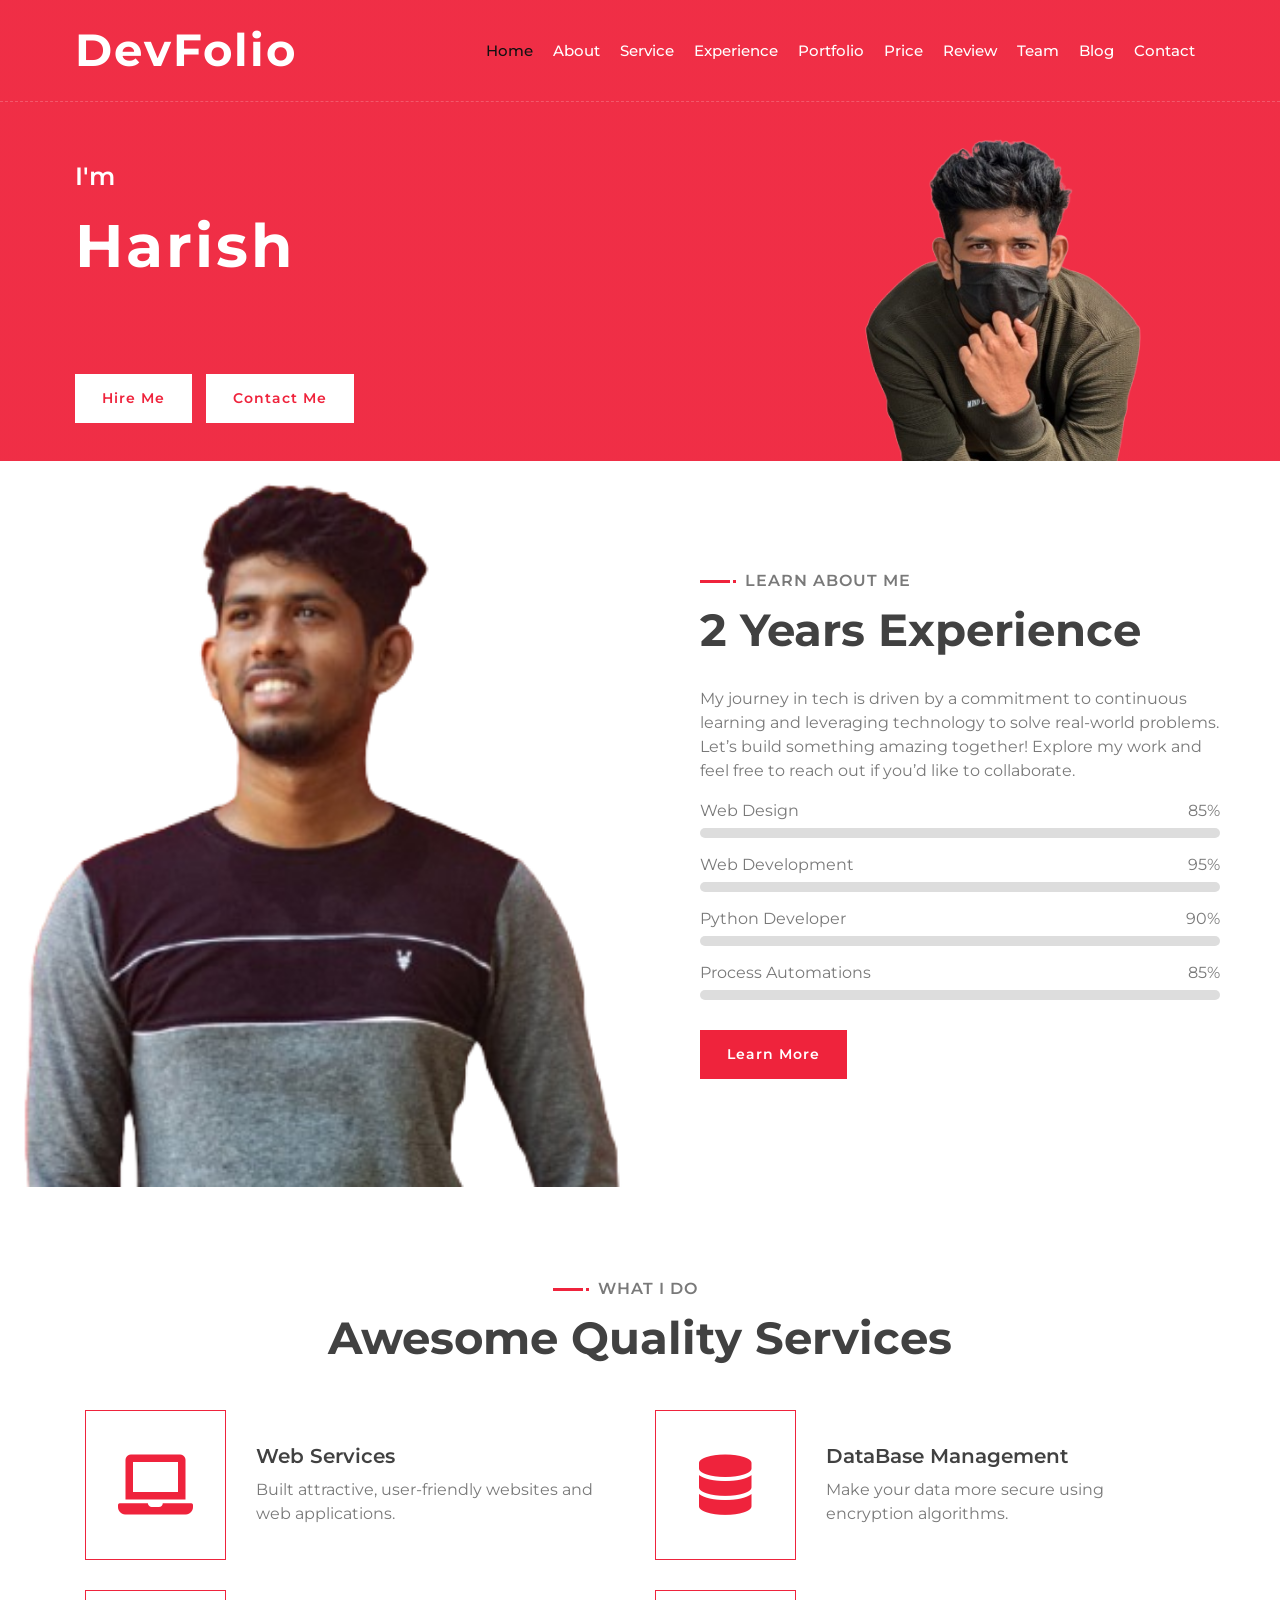
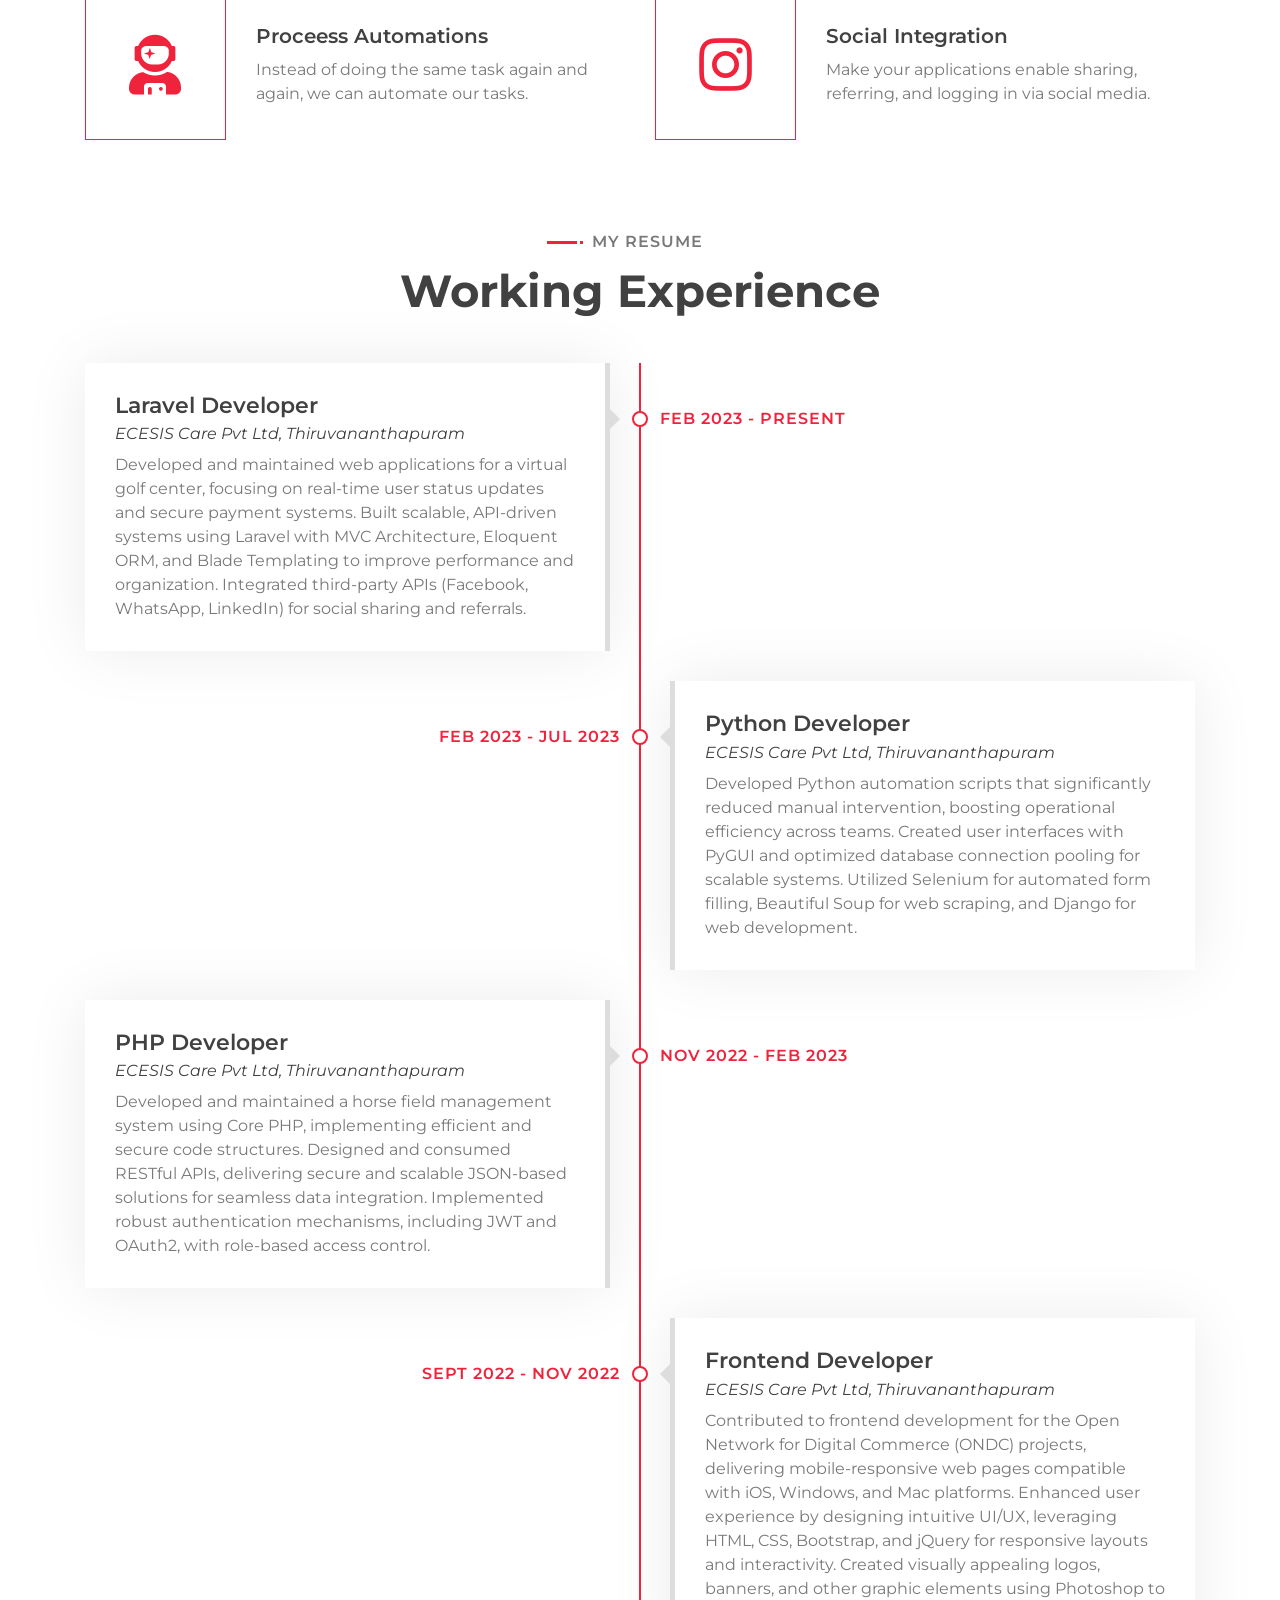
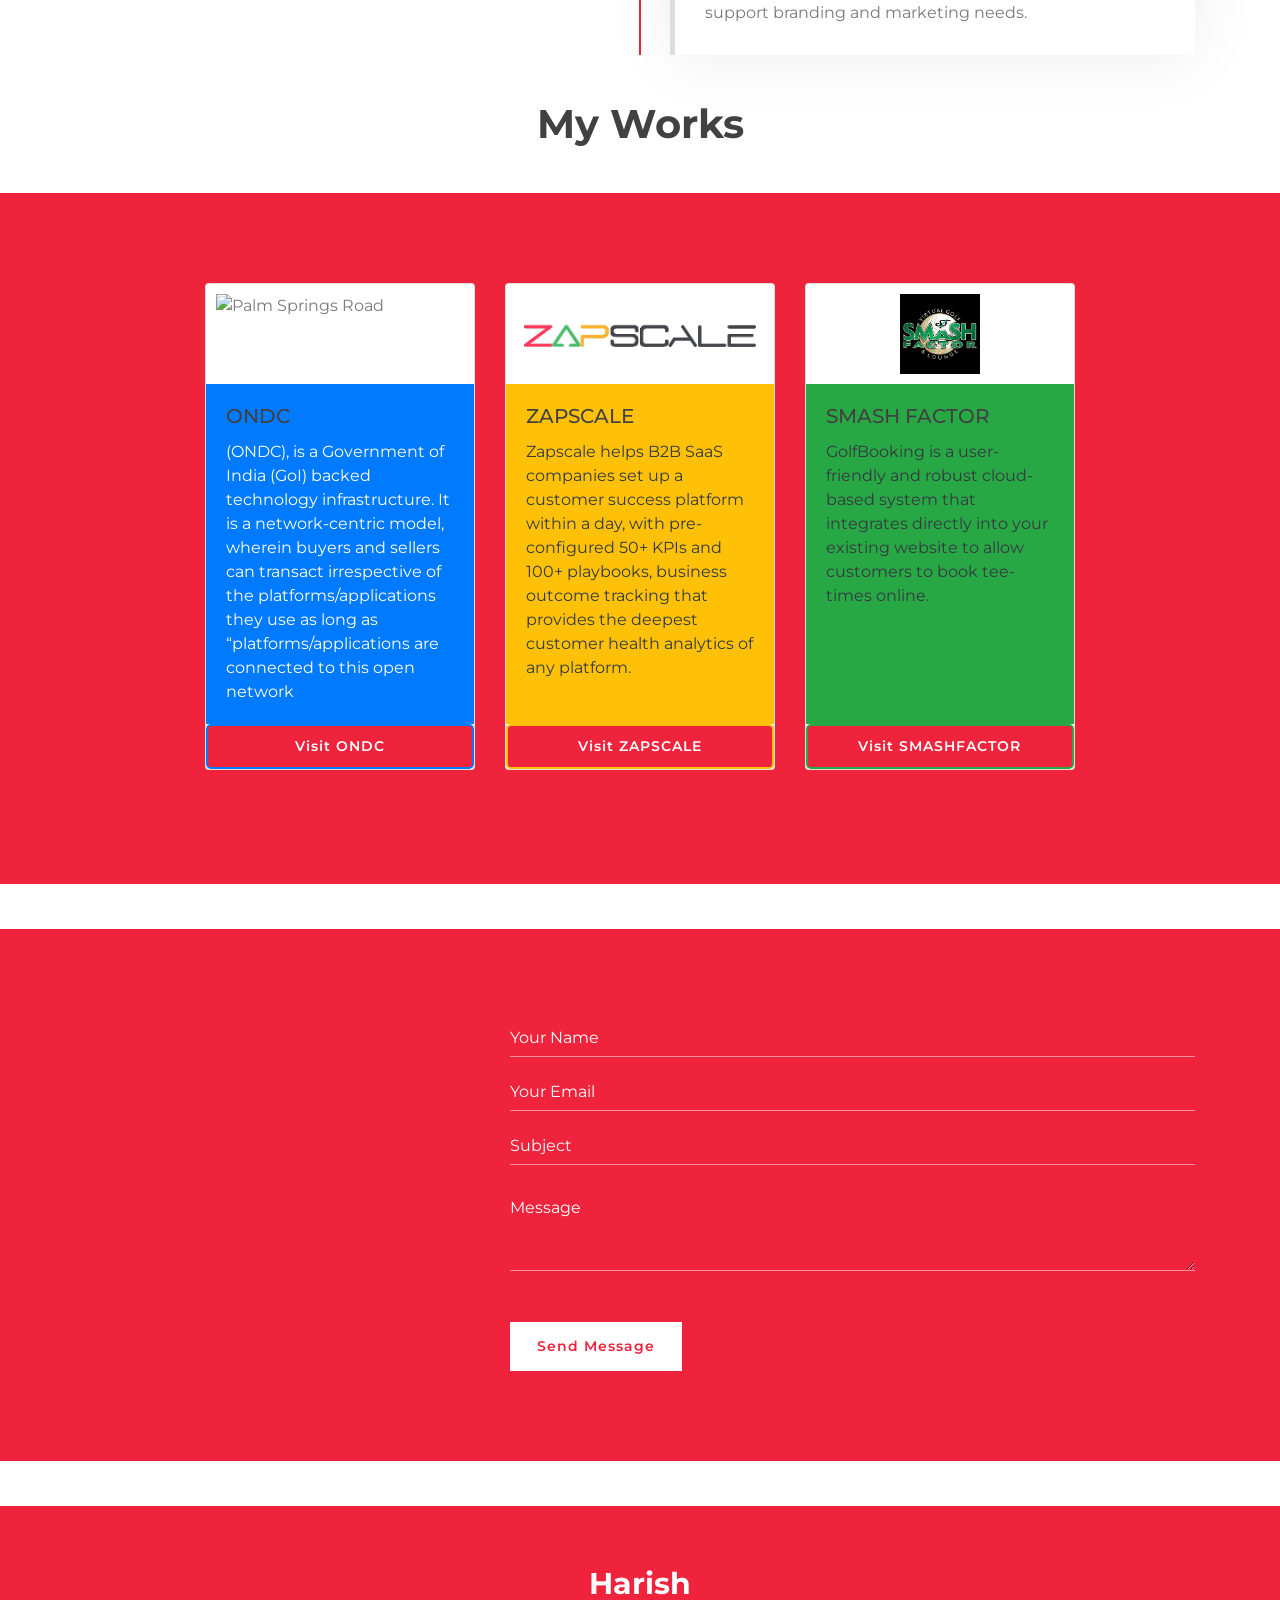
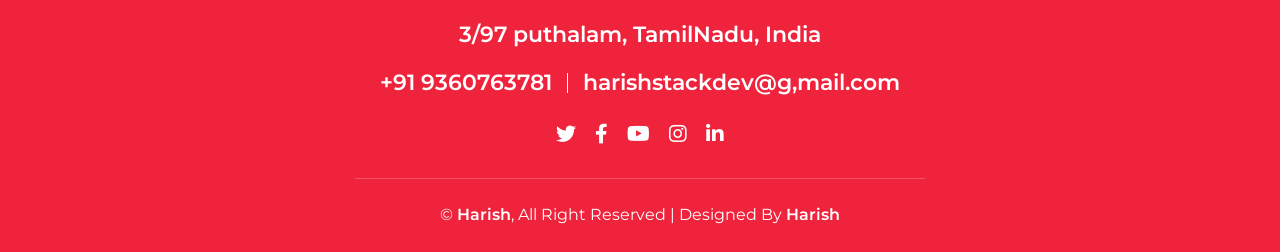
==== commit 72899f0b: "img mob changes" ====
--- a/index.html
+++ b/index.html
@@ -56,21 +56,24 @@
         <div class="hero" id="home">
             <div class="container-fluid">
                 <div class="row align-items-center">
-                    <div class="col-sm-12 col-md-6">
+                    <div class="col-xs-6 col-md-6">
+                        
                         <div class="hero-content">
-                            <div class="hero-text">
+                            <div class="hero-text ">
                                 <p>I'm</p>
                                 <h1>Harish</h1>
                                 <h2></h2>
                                 <div class="typed-text">Web Designer, Web Developer, Python Developer, Process Automations</div>
+                              
                             </div>
                             <div class="hero-btn">
                                 <a class="btn" href="">Hire Me</a>
                                 <a class="btn" href="">Contact Me</a>
                             </div>
-                        </div>
-                    </div>
-                    <div class="col-sm-12 col-md-6 d-none d-md-block">
+                        
+                        </div>
+                    </div>
+                    <div class="col-xs-6 col-md-6 d-xs-d-none">
                         <div class="hero-image">
                             <img src="img/hero1.png" alt="Hero Image">
                         </div>
@@ -510,7 +513,7 @@
                     </div> -->
                     <div class="row row-cols-1 row-cols-md-3 g-4">
                      
-                        <div class="col">
+                        <div class="col pb-4">
                           <div class="card h-100">
                             <img class="custom-img" src="https://encrypted-tbn0.gstatic.com/images?q=tbn:ANd9GcSpP81AbU-hcgzOAry0P48koFcV0b3PRbDL3Q&s" class="card-img-top" alt="Palm Springs Road"/>
                             <div class="card-body bg-primary text-white">
@@ -521,7 +524,7 @@
                           
                         </div>
                         </div>
-                        <div class="col">
+                        <div class="col pb-4">
                           <div class="card h-100">
                             <img  class="custom-img" src="[data-uri]" class="card-img-top" alt="Los Angeles Skyscrapers"/>
                             <div class="card-body bg-warning text-dark">
@@ -534,7 +537,7 @@
                             
                           </div>
                         </div>
-                        <div class="col">
+                        <div class="col pb-4">
                           <div class="card h-100">
                             <img class="custom-img" src="[data-uri]" class="card-img-top" alt="Skyscrapers"/>
                             <div class="card-body bg-success text-dark">
@@ -762,10 +765,10 @@
                     </div>
                 </div>
                 <div class="container copyright">
-                    <p>&copy; <a href="#">Your Site Name</a>, All Right Reserved | 
+                    <p>&copy; <a href="#">Harish</a>, All Right Reserved | 
 					
 					<!--/*** This template is free as long as you keep the footer author’s credit link/attribution link/backlink. If you'd like to use the template without the footer author’s credit link/attribution link/backlink, you can purchase the Credit Removal License from "https://htmlcodex.com/credit-removal". Thank you for your support. ***/-->
-                    Designed By <a href="https://htmlcodex.com">HTML Codex</a></p>
+                    Designed By <a href="https://htmlcodex.com">Harish</a></p>
                 </div>
             </div>
         </div>
--- a/css/style.css
+++ b/css/style.css
@@ -408,6 +408,9 @@
         padding: 8px 10px;
         letter-spacing: 0;
     }
+    .about .about-img img{
+       display: none;
+    }
 }
 
 
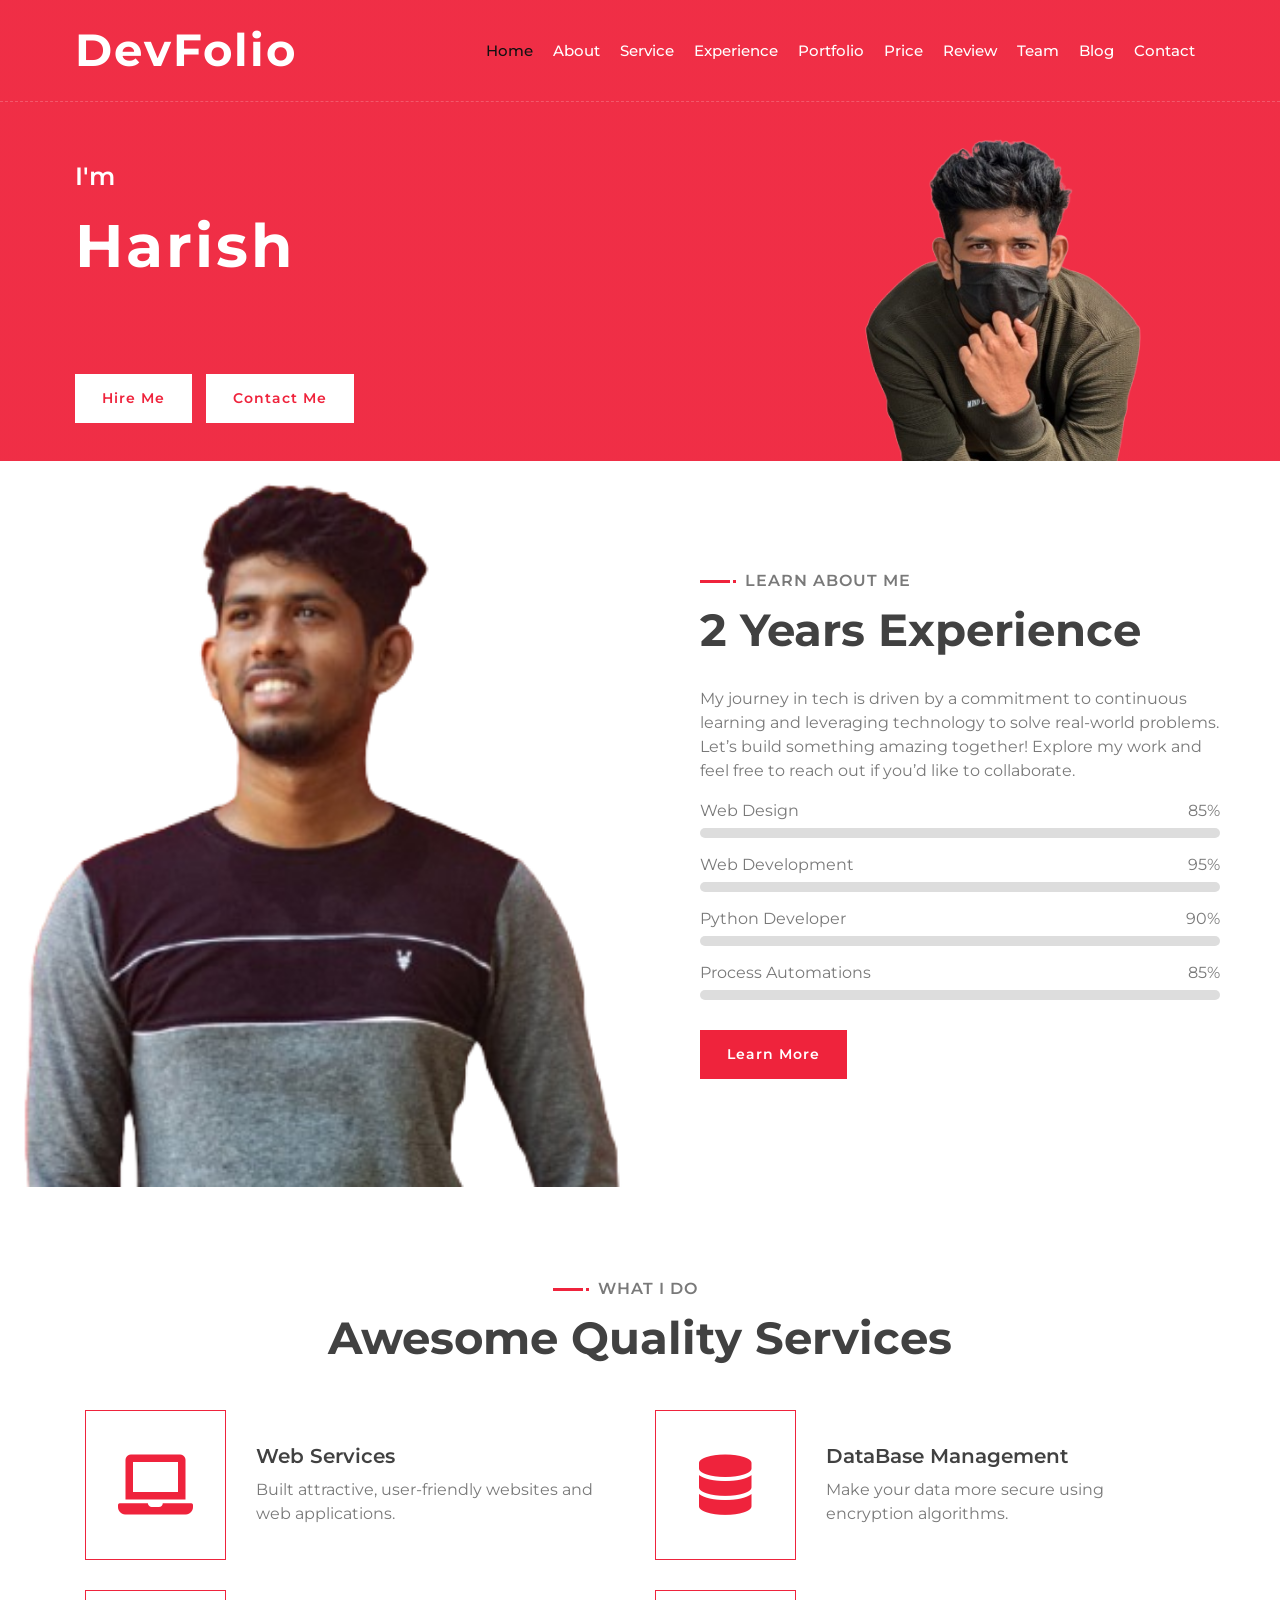
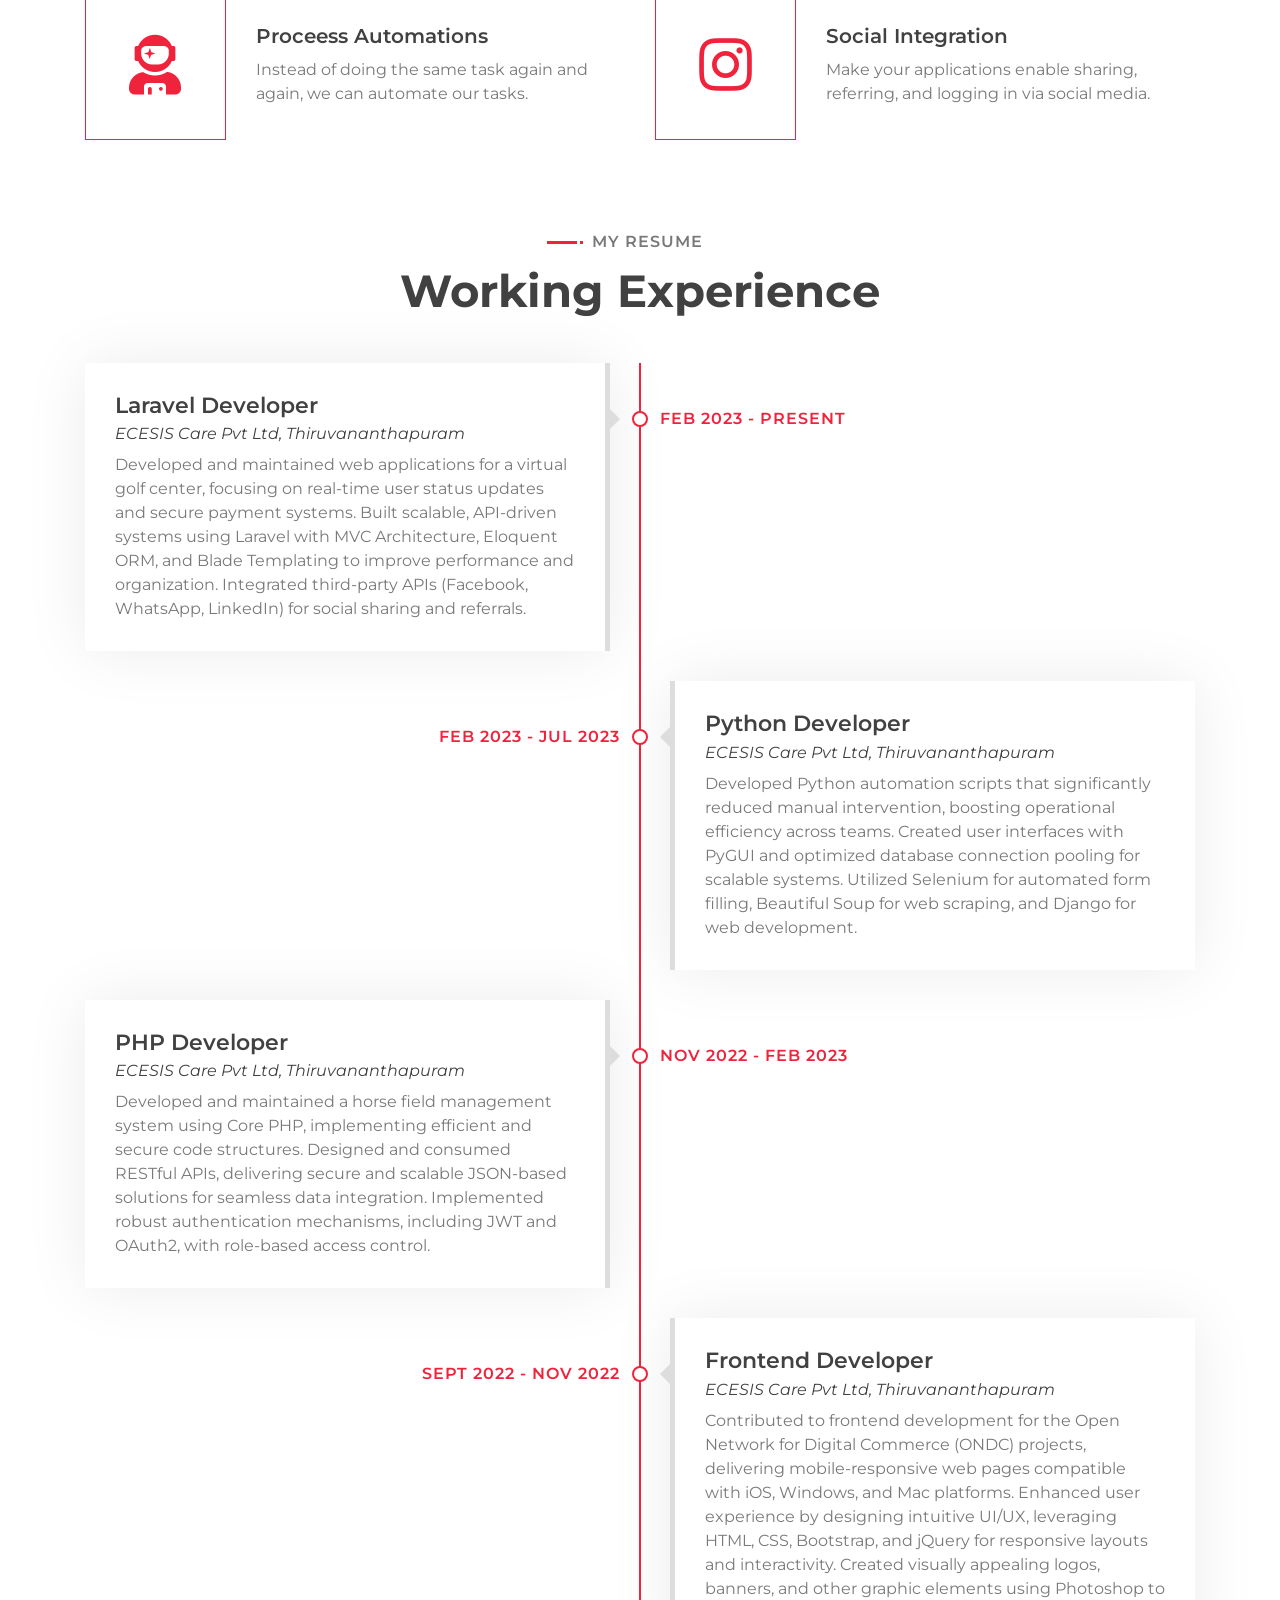
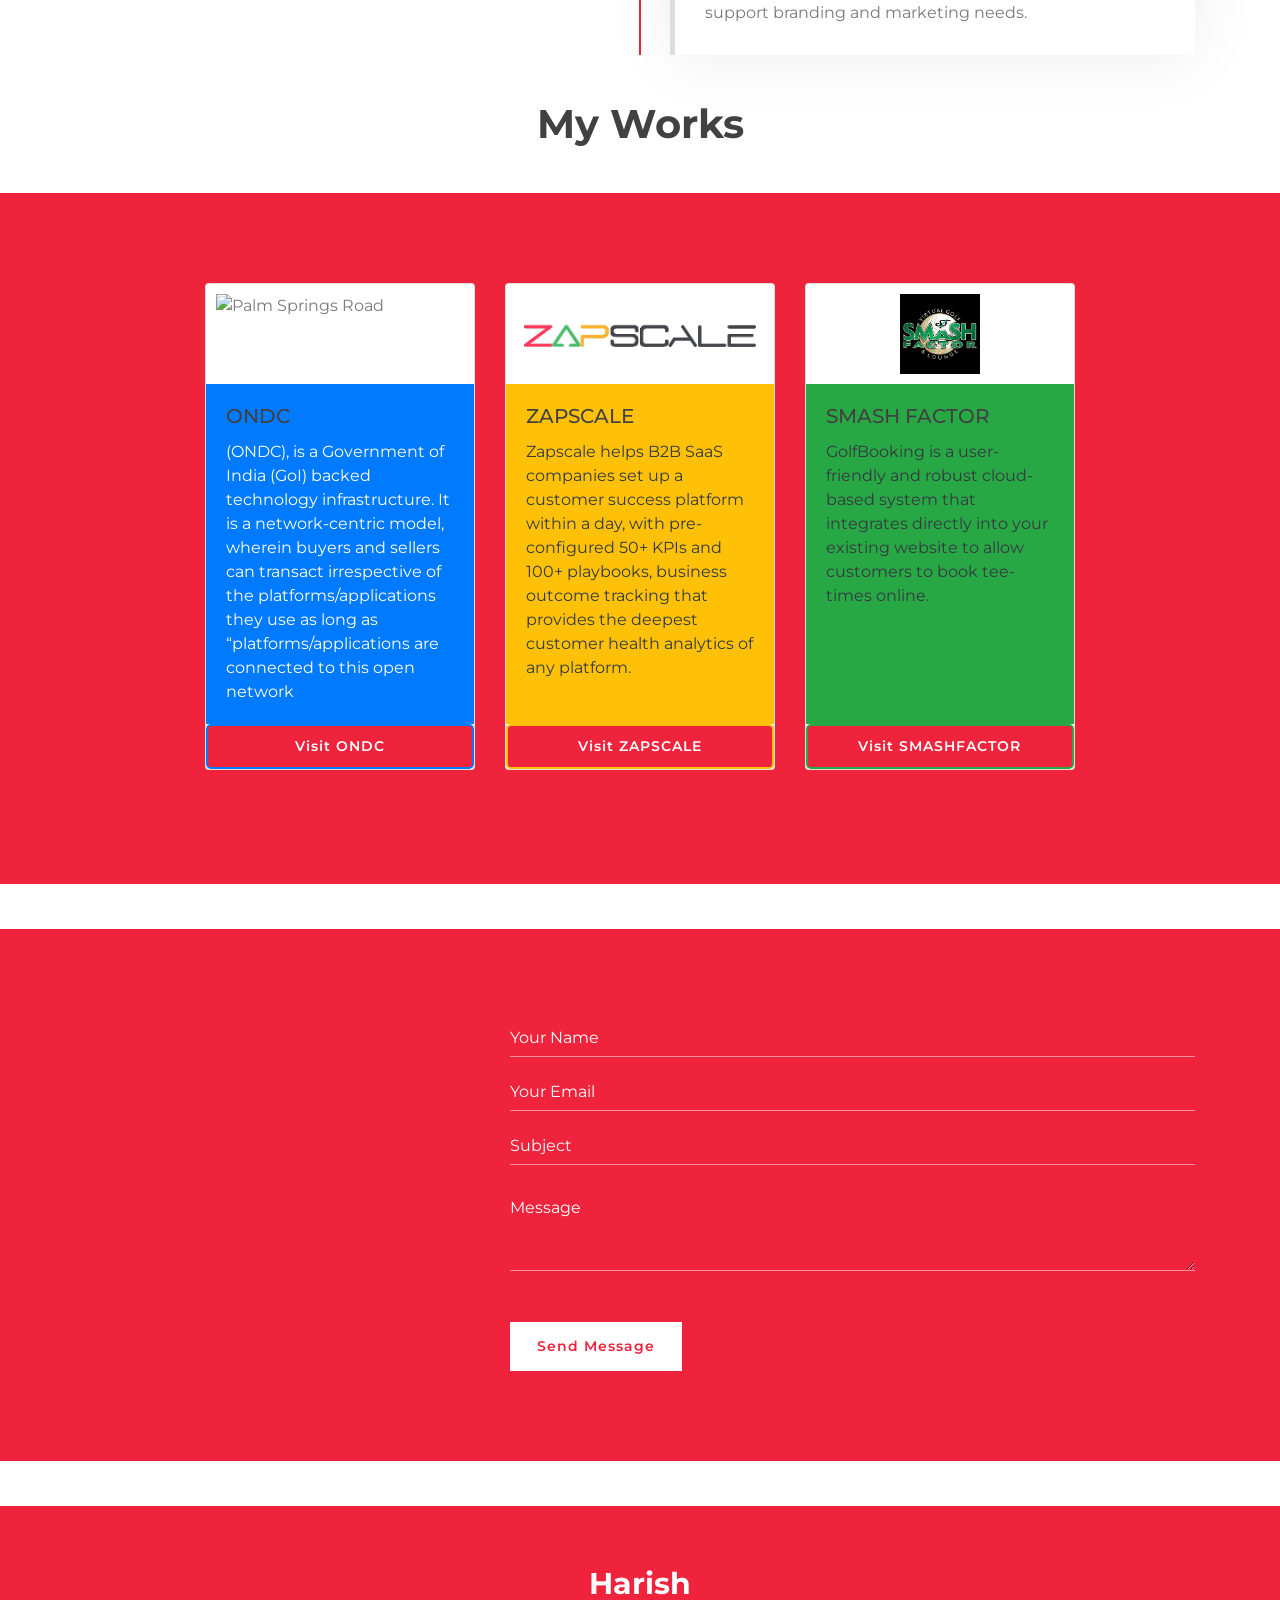
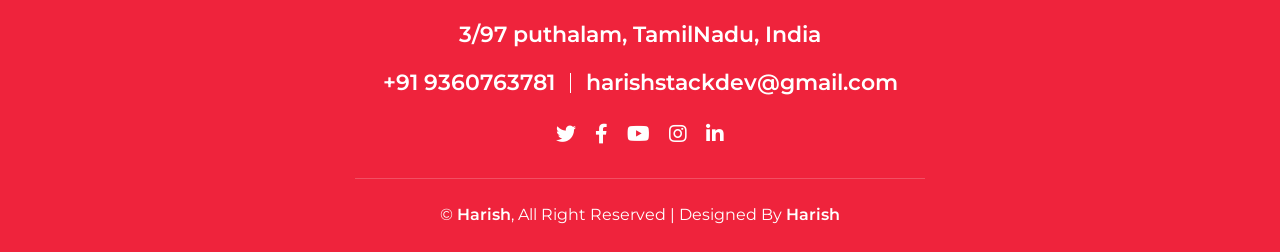
==== commit 0db72991: "gmail fix" ====
--- a/index.html
+++ b/index.html
@@ -753,7 +753,7 @@
                         <h3>3/97 puthalam, TamilNadu, India</h3>
                         <div class="footer-menu">
                             <p>+91 9360763781</p>
-                            <p>harishstackdev@g,mail.com</p>
+                            <p>harishstackdev@gmail.com</p>
                         </div>
                         <div class="footer-social">
                             <a href=""><i class="fab fa-twitter"></i></a>
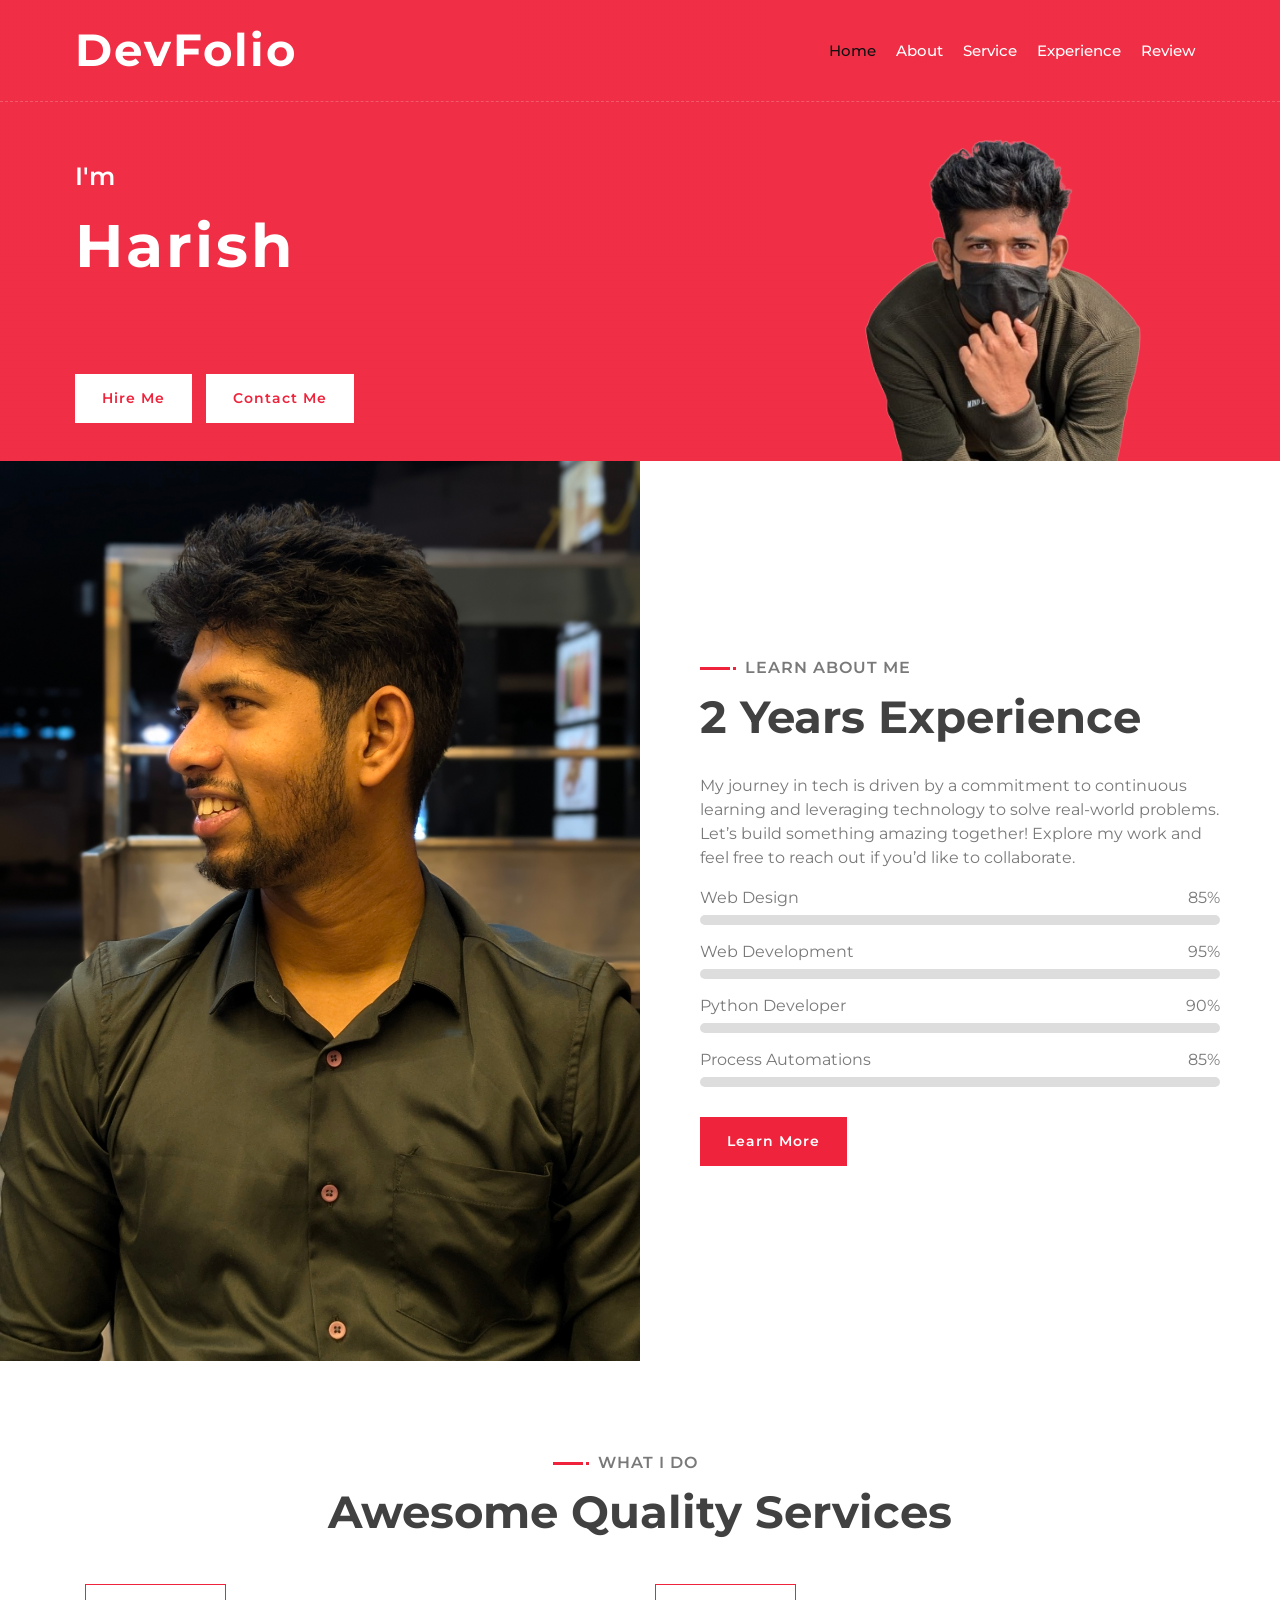
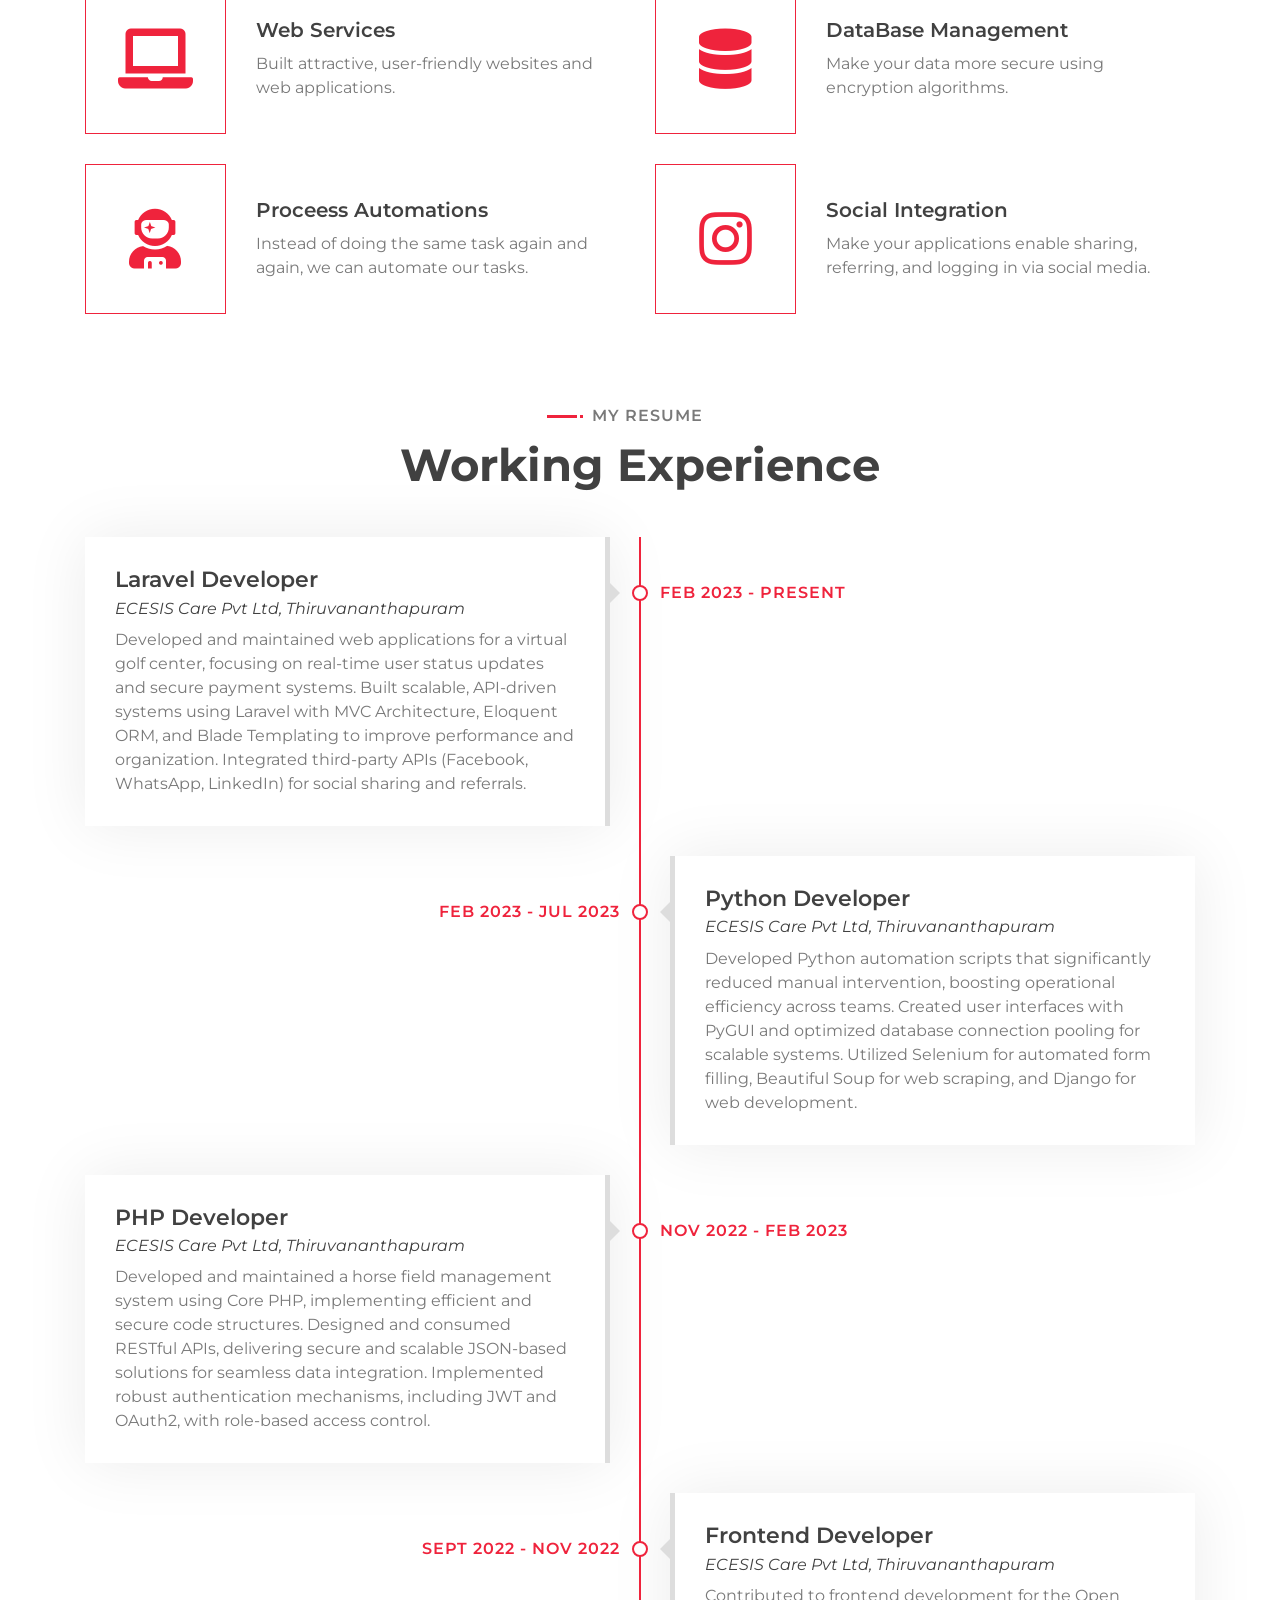
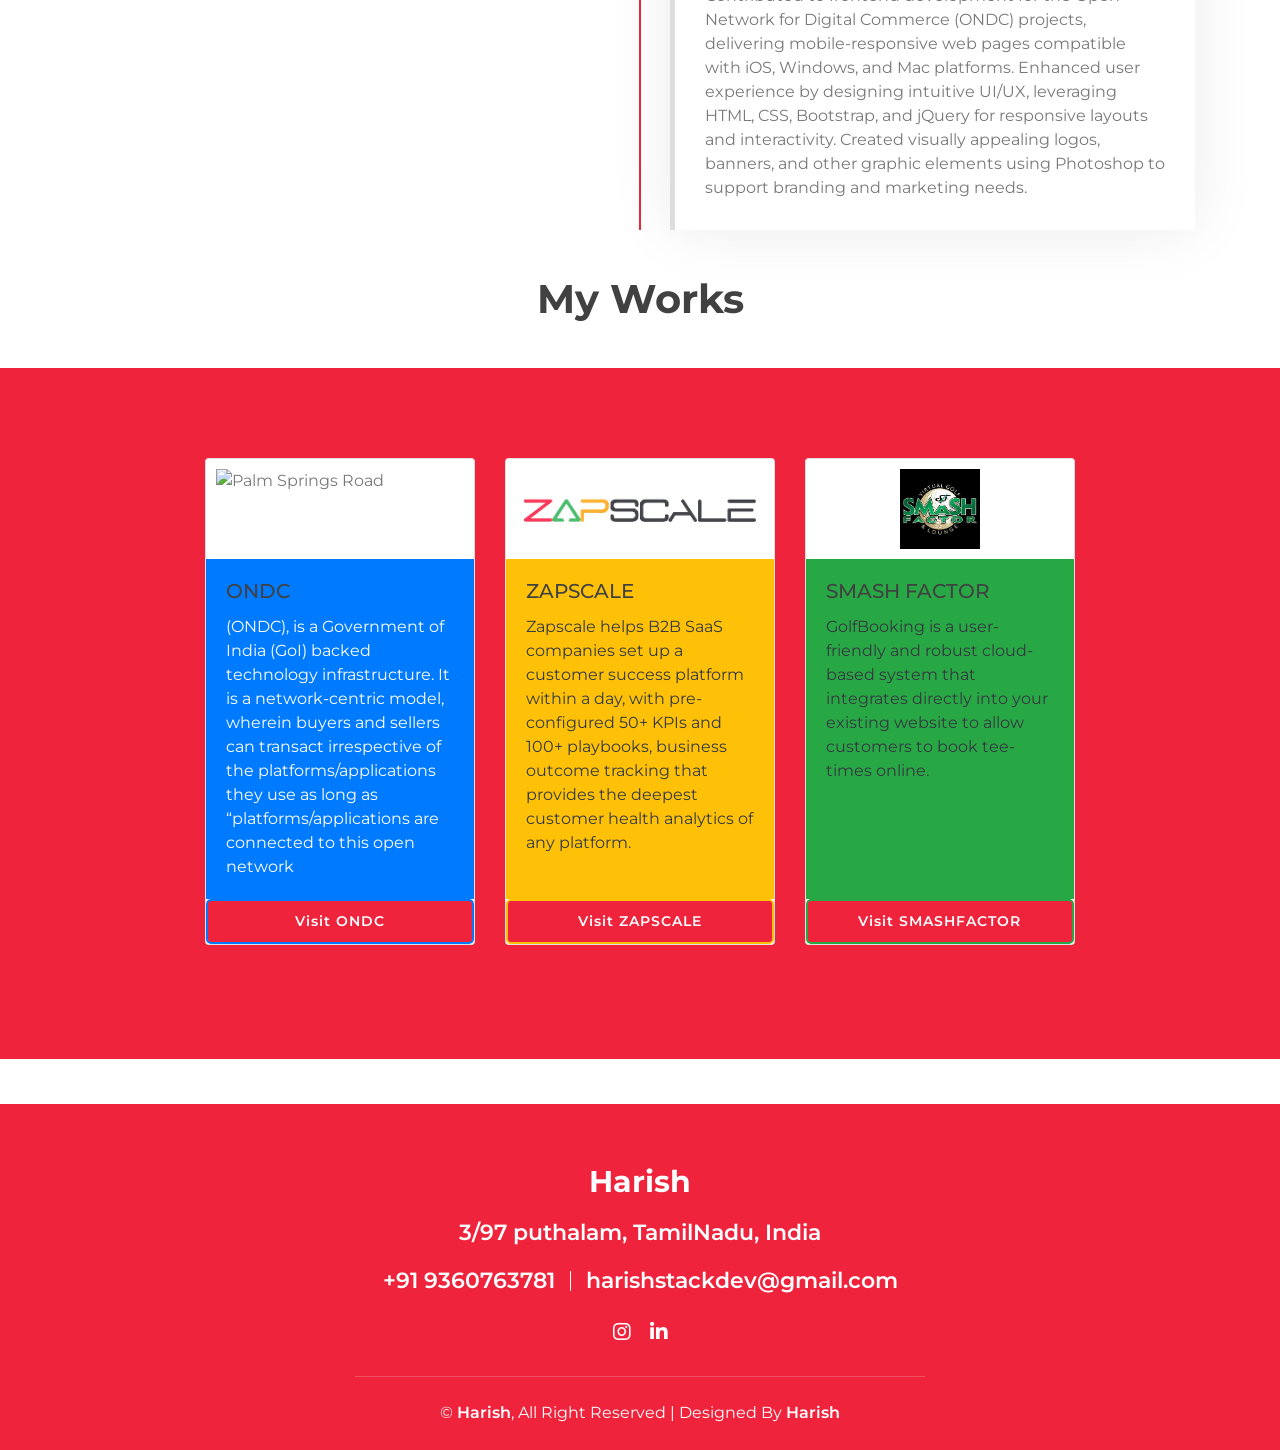
==== commit 18da2aa7: "image change" ====
--- a/index.html
+++ b/index.html
@@ -2,7 +2,7 @@
 <html lang="en">
     <head>
         <meta charset="utf-8">
-        <title>DevFolio - Developer Portfolio Template</title>
+        <title>Harish Portfolio</title>
         <meta content="width=device-width, initial-scale=1.0" name="viewport">
         <meta content="Free Website Template" name="keywords">
         <meta content="Free Website Template" name="description">
@@ -39,12 +39,7 @@
                         <a href="#about" class="nav-item nav-link">About</a>
                         <a href="#service" class="nav-item nav-link">Service</a>
                         <a href="#experience" class="nav-item nav-link">Experience</a>
-                        <a href="#portfolio" class="nav-item nav-link">Portfolio</a>
-                        <a href="#price" class="nav-item nav-link">Price</a>
                         <a href="#review" class="nav-item nav-link">Review</a>
-                        <a href="#team" class="nav-item nav-link">Team</a>
-                        <a href="#blog" class="nav-item nav-link">Blog</a>
-                        <a href="#contact" class="nav-item nav-link">Contact</a>
                     </div>
                 </div>
             </div>
@@ -90,7 +85,7 @@
                 <div class="row align-items-center">
                     <div class="col-lg-6">
                         <div class="about-img">
-                            <img src="img/about1.png" alt="Image">
+                            <img style="height: 900px;" src="img/about1.jpg" alt="Image">
                         </div>
                     </div>
                     <div class="col-lg-6">
@@ -652,7 +647,7 @@
         
         
         <!-- Contact Start -->
-        <div class="contact wow fadeInUp" data-wow-delay="0.1s" id="contact">
+        <!-- <div class="contact wow fadeInUp" data-wow-delay="0.1s" id="contact">
             <div class="container-fluid">
                 <div class="container">
                     <div class="row align-items-center">
@@ -686,7 +681,10 @@
                     </div>
                 </div>
             </div>
-        </div>
+        </div> -->
+
+
+
         <!-- Contact End -->
 
 
@@ -756,11 +754,8 @@
                             <p>harishstackdev@gmail.com</p>
                         </div>
                         <div class="footer-social">
-                            <a href=""><i class="fab fa-twitter"></i></a>
-                            <a href=""><i class="fab fa-facebook-f"></i></a>
-                            <a href=""><i class="fab fa-youtube"></i></a>
-                            <a href=""><i class="fab fa-instagram"></i></a>
-                            <a href=""><i class="fab fa-linkedin-in"></i></a>
+                            <a href="https://www.instagram.com/its_h_ar_is_h"><i class="fab fa-instagram"></i></a>
+                            <a href="https://www.linkedin.com/in/rajaharish"><i class="fab fa-linkedin-in"></i></a>
                         </div>
                     </div>
                 </div>
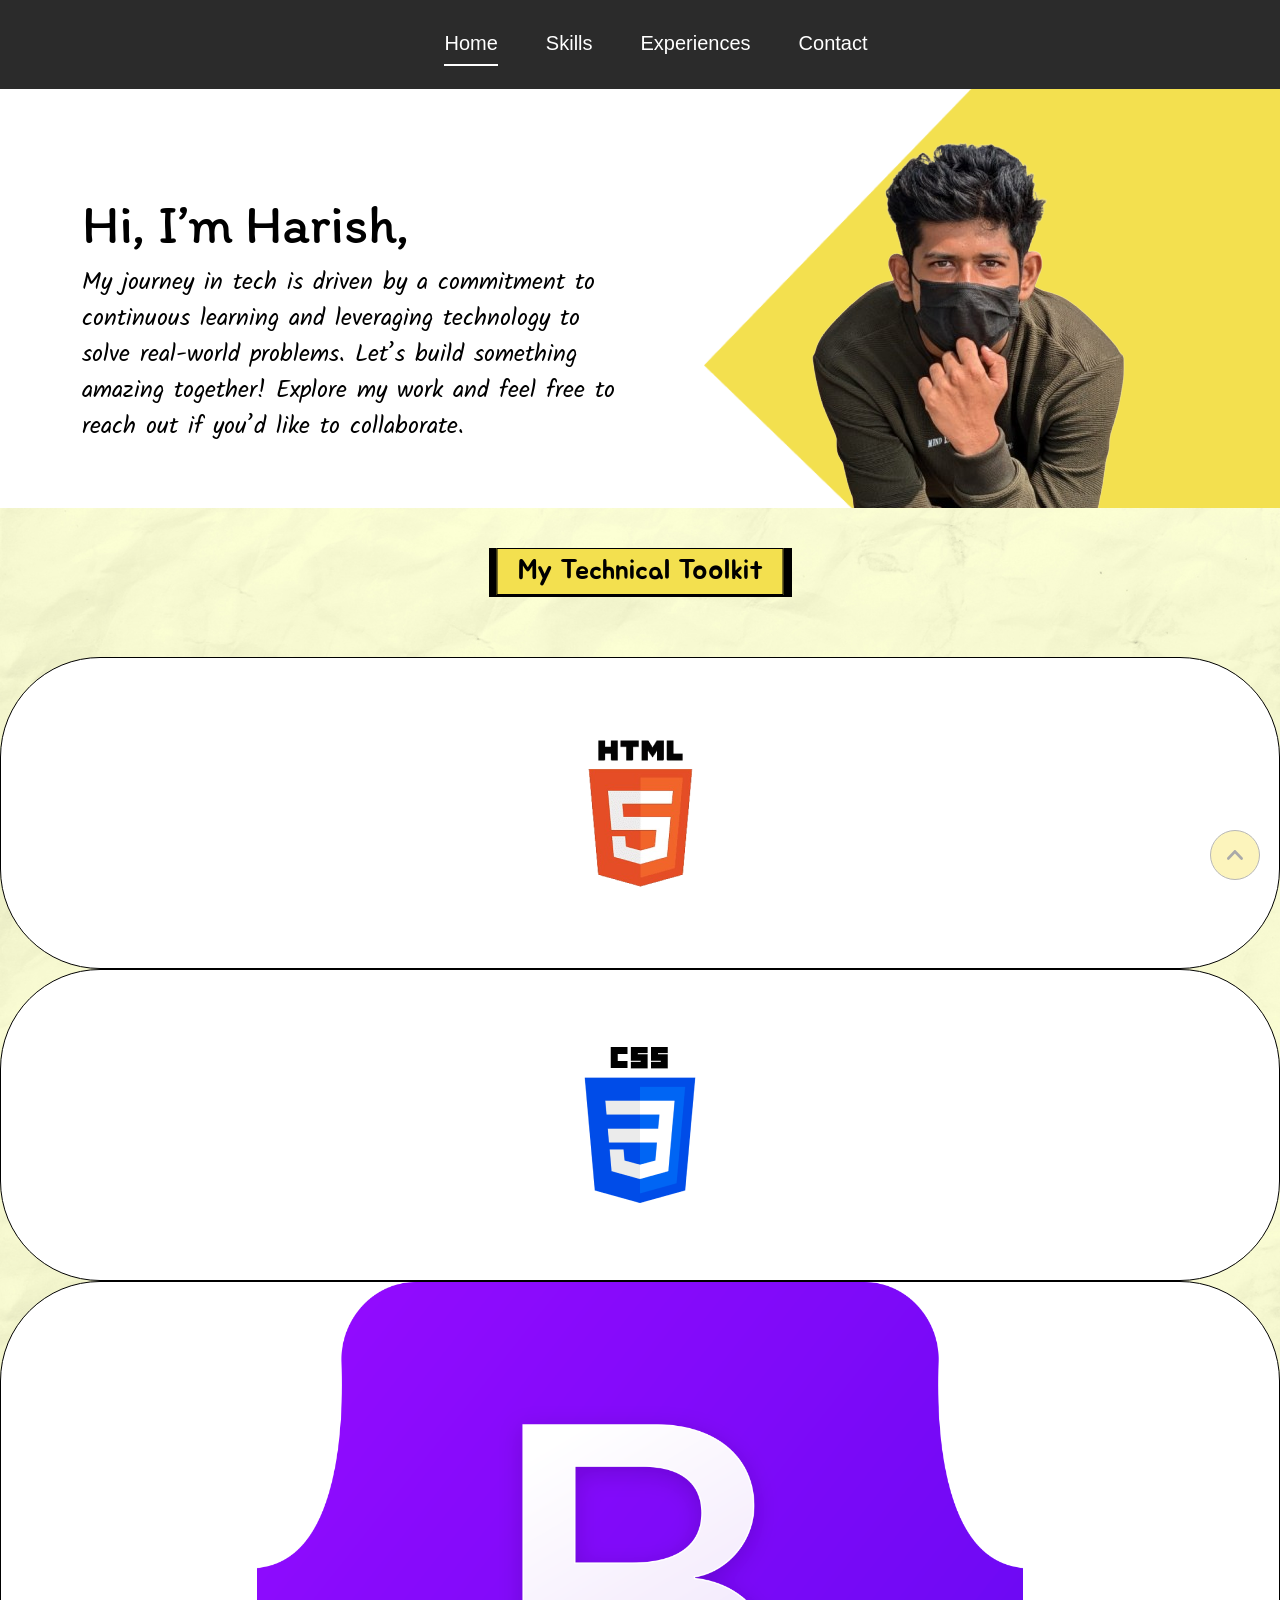
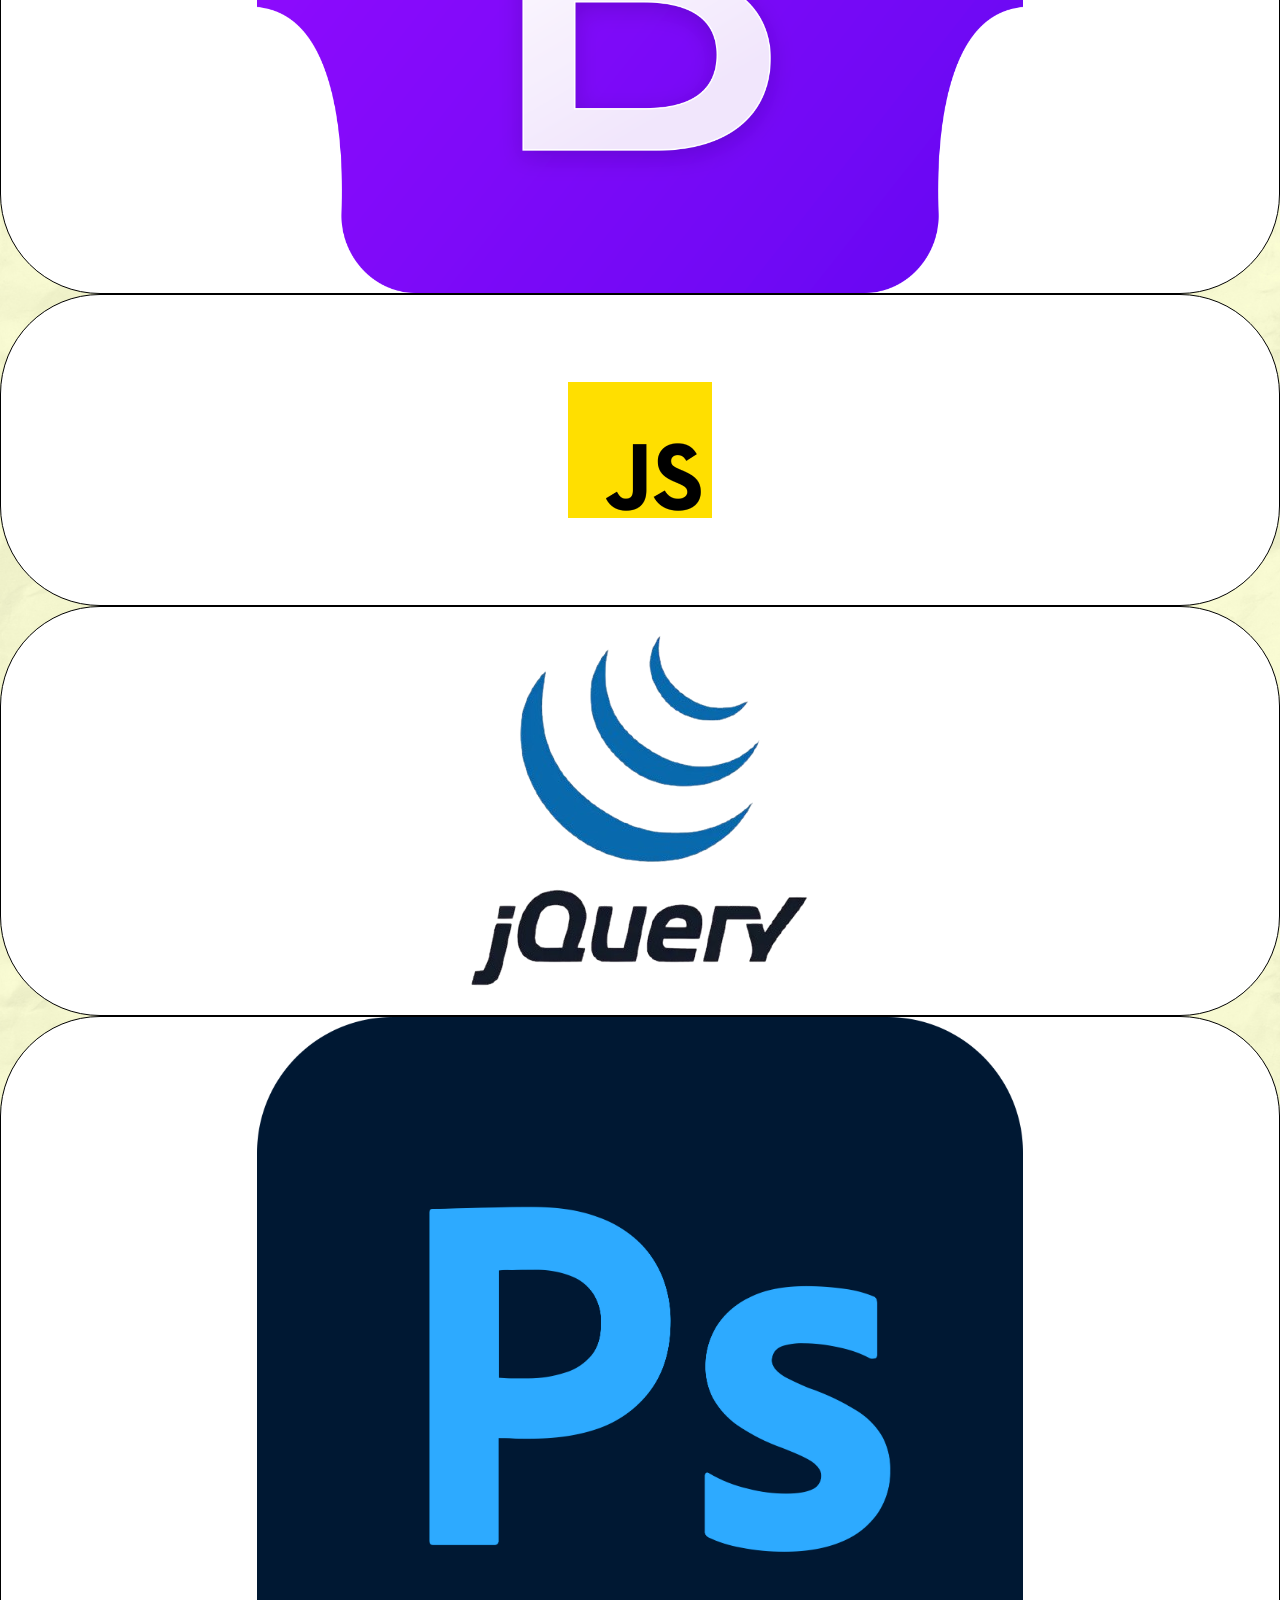
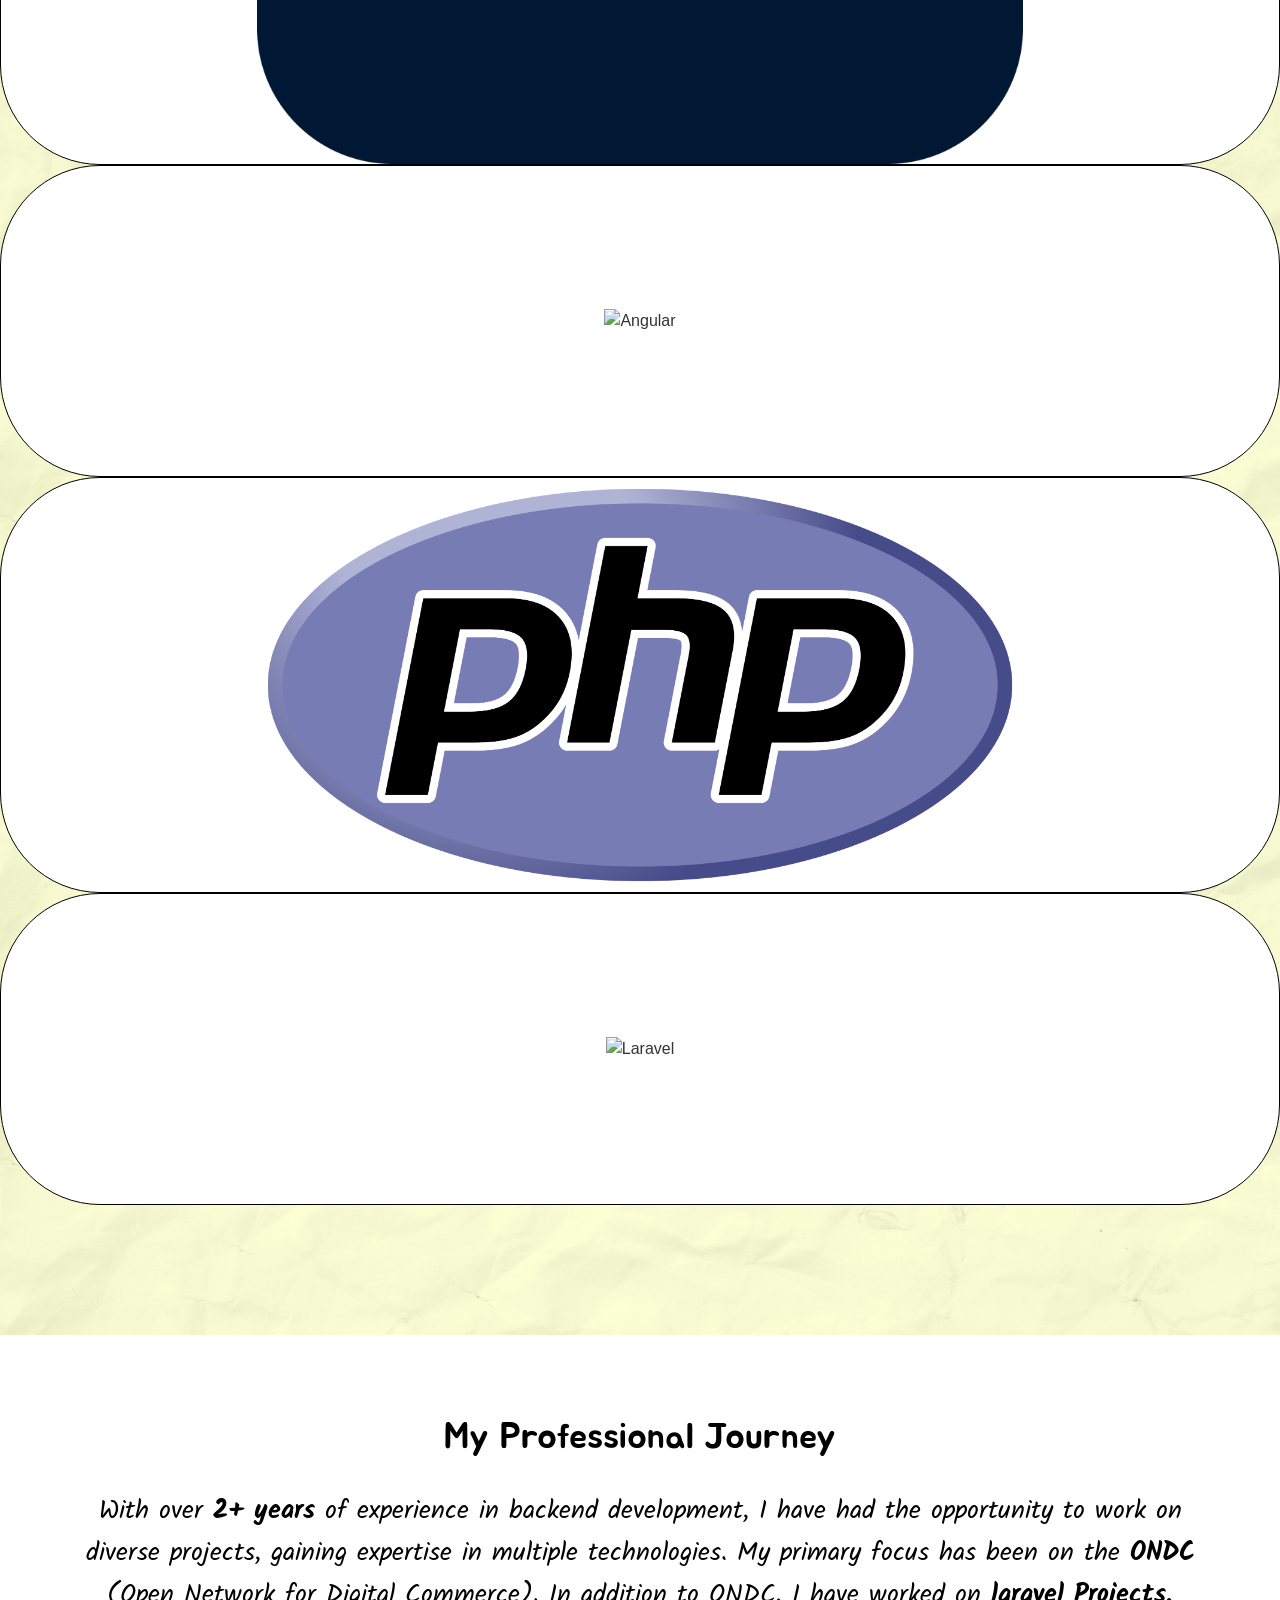
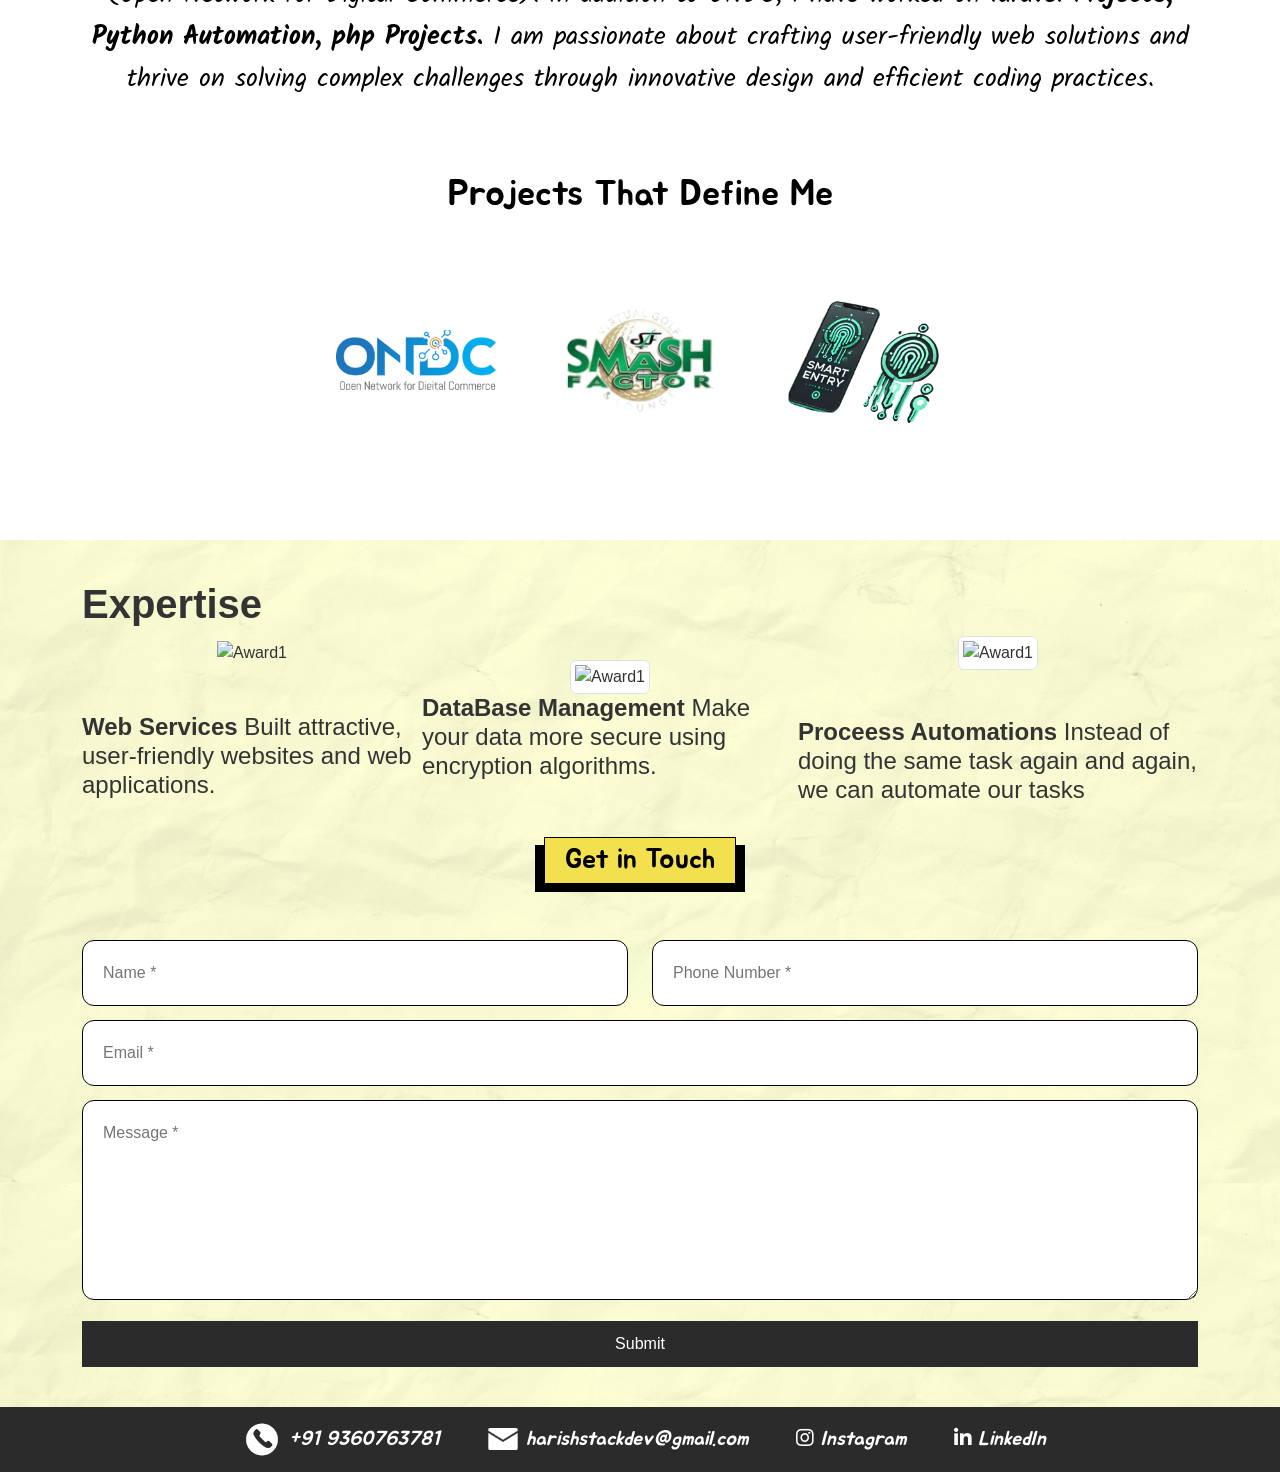
==== commit 37ad6b50: "demo push" ====
--- a/index.html
+++ b/index.html
@@ -1,801 +1,290 @@
 <!DOCTYPE html>
 <html lang="en">
-    <head>
-        <meta charset="utf-8">
-        <title>Harish Portfolio</title>
-        <meta content="width=device-width, initial-scale=1.0" name="viewport">
-        <meta content="Free Website Template" name="keywords">
-        <meta content="Free Website Template" name="description">
-
-        <!-- Favicon -->
-        <link href="img/favicon.ico" rel="icon">
-
-        <!-- Google Font -->
-        <link href="https://fonts.googleapis.com/css2?family=Montserrat:wght@300;400;500;600;700&display=swap" rel="stylesheet">
-
-        <!-- CSS Libraries -->
-        <link href="https://stackpath.bootstrapcdn.com/bootstrap/4.4.1/css/bootstrap.min.css" rel="stylesheet">
-        <link href="https://cdnjs.cloudflare.com/ajax/libs/font-awesome/5.10.0/css/all.min.css" rel="stylesheet">
-        <link href="lib/animate/animate.min.css" rel="stylesheet">
-        <link href="lib/owlcarousel/assets/owl.carousel.min.css" rel="stylesheet">
-        <link href="lib/lightbox/css/lightbox.min.css" rel="stylesheet">
-
-        <!-- Template Stylesheet -->
-        <link href="css/style.css" rel="stylesheet">
-    </head>
-
-    <body data-spy="scroll" data-target=".navbar" data-offset="51">
-        <!-- Nav Bar Start -->
-        <div class="navbar navbar-expand-lg bg-light navbar-light">
-            <div class="container-fluid">
-                <a href="index.html" class="navbar-brand">DevFolio</a>
-                <button type="button" class="navbar-toggler" data-toggle="collapse" data-target="#navbarCollapse">
-                    <span class="navbar-toggler-icon"></span>
-                </button>
-
-                <div class="collapse navbar-collapse justify-content-between" id="navbarCollapse">
-                    <div class="navbar-nav ml-auto">
-                        <a href="#home" class="nav-item nav-link active">Home</a>
-                        <a href="#about" class="nav-item nav-link">About</a>
-                        <a href="#service" class="nav-item nav-link">Service</a>
-                        <a href="#experience" class="nav-item nav-link">Experience</a>
-                        <a href="#review" class="nav-item nav-link">Review</a>
-                    </div>
-                </div>
-            </div>
-        </div>
-        <!-- Nav Bar End -->
-
-
-        <!-- Hero Start -->
-        <div class="hero" id="home">
-            <div class="container-fluid">
-                <div class="row align-items-center">
-                    <div class="col-xs-6 col-md-6">
-                        
-                        <div class="hero-content">
-                            <div class="hero-text ">
-                                <p>I'm</p>
-                                <h1>Harish</h1>
-                                <h2></h2>
-                                <div class="typed-text">Web Designer, Web Developer, Python Developer, Process Automations</div>
-                              
-                            </div>
-                            <div class="hero-btn">
-                                <a class="btn" href="">Hire Me</a>
-                                <a class="btn" href="">Contact Me</a>
-                            </div>
-                        
+<head>
+    <meta charset="UTF-8">
+    <meta name="viewport" content="width=device-width, initial-scale=1.0">
+    <title>Harish's Portfolio</title>
+    <link href="https://cdn.jsdelivr.net/npm/bootstrap@5.3.3/dist/css/bootstrap.min.css" rel="stylesheet" integrity="sha384-QWTKZyjpPEjISv5WaRU9OFeRpok6YctnYmDr5pNlyT2bRjXh0JMhjY6hW+ALEwIH" crossorigin="anonymous">
+    <link rel="stylesheet" href="https://cdnjs.cloudflare.com/ajax/libs/slick-carousel/1.9.0/slick.css" integrity="sha512-wR4oNhLBHf7smjy0K4oqzdWumd+r5/+6QO/vDda76MW5iug4PT7v86FoEkySIJft3XA0Ae6axhIvHrqwm793Nw==" crossorigin="anonymous" referrerpolicy="no-referrer" />
+    <link rel="stylesheet" href="css/style.css">
+    <link href="https://cdnjs.cloudflare.com/ajax/libs/font-awesome/5.10.0/css/all.min.css" rel="stylesheet">
+    <!-- Google Fonts -->
+    <link rel="preconnect" href="https://fonts.googleapis.com">
+    <link rel="preconnect" href="https://fonts.gstatic.com" crossorigin>
+    <link href="https://fonts.googleapis.com/css2?family=Itim&family=Jua&family=Kalam:wght@300;400;700&display=swap" rel="stylesheet">
+</head>
+<body>
+    <!-- Nav bar:START -->
+    <header class="container-fluid ab-pfo-nav-section">
+        <div class="ab-pfo-nav-main-div">
+            <div class="ab-pfo-logo-div">
+                <img src="" alt="">
+            </div>
+            <div class="ab-pfo-nav-list-container">
+                <ul class="ab-pfo-nav-list">
+                    <li class="ab-pfo-nav-list-item"><a href="#Home" class="ab-pfo-nav-item active" data-scrSection="Home">Home</a></li>
+                    <li class="ab-pfo-nav-list-item"><a href="#Skills" class="ab-pfo-nav-item" data-scrSection="Skills">Skills</a></li>
+                    <li class="ab-pfo-nav-list-item"><a href="#Experiences" class="ab-pfo-nav-item" data-scrSection="Experiences">Experiences</a></li>
+                    <li class="ab-pfo-nav-list-item"><a href="#Contact" class="ab-pfo-nav-item" data-scrSection="Contact">Contact</a></li>
+                </ul>
+            </div>
+            <div class="ab-pfo-hamburger">
+                <span></span>
+                <span></span>
+                <span></span>
+            </div>
+        </div>
+        <div class="mob ab-pfo-nav-list-container">
+            <ul class="ab-pfo-nav-list">
+                <li class="ab-pfo-nav-list-item"><a href="#Home" class="ab-pfo-nav-item active" data-scrSection="Home">Home</a></li>
+                <li class="ab-pfo-nav-list-item"><a href="#Skills" class="ab-pfo-nav-item" data-scrSection="Skills">Skills</a></li>
+                <li class="ab-pfo-nav-list-item"><a href="#Experiences" class="ab-pfo-nav-item" data-scrSection="Experiences">Experiences</a></li>
+                <li class="ab-pfo-nav-list-item"><a href="#Contact" class="ab-pfo-nav-item" data-scrSection="Contact">Contact</a></li>
+            </ul>
+        </div>
+    </header>
+    <!-- Nav bar:END -->
+
+    <!-- Banner Section: START -->
+    <section class="ab-pfo-banner-section" id="Home">
+        <div class="ab-pfo-banner-container container">
+            <div class="row">
+                <div class="col-6">
+                    <div class="ab-pfo-banner-content">
+                        <div class="ab-pfo-banner-name">
+                            Hi, I’m Harish,
                         </div>
-                    </div>
-                    <div class="col-xs-6 col-md-6 d-xs-d-none">
-                        <div class="hero-image">
-                            <img src="img/hero1.png" alt="Hero Image">
+                        <div class="ab-pfo-banner-description">
+                            My journey in tech is driven by a commitment to continuous learning and leveraging technology to solve real-world problems.
+
+                            Let’s build something amazing together! Explore my work and feel free to reach out if you’d like to collaborate.
                         </div>
                     </div>
                 </div>
-            </div>
-        </div>
-        <!-- Hero End -->
-
-
-        <!-- About Start -->
-        <div class="about wow fadeInUp" data-wow-delay="0.1s" id="about">
-            <div class="container-fluid">
-                <div class="row align-items-center">
-                    <div class="col-lg-6">
-                        <div class="about-img">
-                            <img style="height: 900px;" src="img/about1.jpg" alt="Image">
+                <div class="col-6">
+                    <div class="ab-pfo-banner-image">
+                        <img src="images/hero1.png" style="max-width: 607px;" alt="abish">
+                    </div>
+                </div>
+            </div>
+        </div>
+    </section>
+    <!-- Banner Section: END -->
+
+    <!-- Technical Section: START --> 
+     <section class="ab-pfo-tech-section" id="Skills">
+        <div class="">
+            <div class="ab-pfo-tech-head-section ab-pfo-sec-head-section">
+                <div class="ab-pfo-tech-head-overflow ab-pfo-sec-head-overflow"></div>
+                <div class="ab-pfo-tech-head ab-pfo-sec-head">
+                    <p>My Technical Toolkit</p>
+                </div>
+            </div>
+
+            <div class="ab-pfo-tech-skills-section">
+                <div class="ab-pfo-tech-skills-slick-slider ab-pfo-tech-skills">
+                    <div class="ab-pfo-tech-skill-holder">
+                        <img class="img-fluid" src="images/html.png" alt="HTML">
+                    </div>
+                    <div class="ab-pfo-tech-skill-holder">
+                        <img class="img-fluid" src="images/css.png" alt="CSS">
+                    </div>
+                    <div class="ab-pfo-tech-skill-holder">
+                        <img class="img-fluid" src="images/bootstrap.png" alt="Bootstap">
+                    </div>
+                    <div class="ab-pfo-tech-skill-holder">
+                        <img class="img-fluid" src="images/js.png" alt="JS">
+                    </div>
+                    <div class="ab-pfo-tech-skill-holder">
+                        <img class="img-fluid" src="images/jquery.png" alt="JQuery">
+                    </div>                    
+                    <div class="ab-pfo-tech-skill-holder">
+                        <img class="img-fluid" src="images/photoshop.png" alt="Photoshop">
+                    </div>                    
+                           
+                    <div class="ab-pfo-tech-skill-holder">
+                        <img class="img-fluid" src="https://encrypted-tbn0.gstatic.com/images?q=tbn:ANd9GcSElXpEZNK5ocb5yYy8wfBv6ODmge4N6tGJTA&s" alt="Angular">
+                    </div>
+                    <div class="ab-pfo-tech-skill-holder">
+                        <img class="img-fluid" src="images/php.png" alt="PHP">
+                    </div>
+                    <div class="ab-pfo-tech-skill-holder">
+                        <img class="img-fluid" src="https://www.objectdeveloper.com/wp-content/uploads/2018/02/Laravel-Development-Company.png" alt="Laravel">
+                    </div>                    
+                </div>
+
+            </div>
+        </div>
+     </section>
+    <!-- Technical Section: END -->
+
+    <!-- My Professional Journey : START -->
+     <section class="ab-pfo-prof-jrny-section" id="Experiences">
+        <div class="container">
+            <div class="ab-pfo-prof-jrny-head">
+                <p>My Professional Journey</p>
+            </div>
+            <div class="ab-pfo-prof-jrny-content">
+                <p>
+                    With over <b>2+ years</b> of experience in backend development, 
+                    I have had the opportunity to work on diverse projects, gaining
+                     expertise in multiple technologies. My primary focus has been 
+                     on the <b>ONDC</b> (Open Network for Digital Commerce). 
+                     In addition to ONDC, I have worked on <b>laravel Projects,
+                         Python Automation, php Projects.</b>
+                          I am passionate about crafting user-friendly
+                           web solutions and thrive on solving complex
+                            challenges through innovative design and
+                             efficient coding practices.
+                </p>
+            </div>
+        </div>
+     </section>
+
+    <!-- My Professional Journey : END -->
+
+    <!-- Projects define me: START -->
+     <section class="ab-pfo-projects-section">
+        <div class="">
+            <div class="ab-pfo-projects">
+                <p>Projects That Define Me</p>
+            </div>
+
+
+
+            <div class="ab-pfo-projects-list-div">
+                <div class="ab-pfo-proj-list-img-div"><img class="ab-pfo-proj-list-img-div img-fluid" src="images/ONDC.png" alt="ONDC"></div>
+                <div class="ab-pfo-proj-list-img-div"><img class="ab-pfo-proj-list-img-div img-fluid" src="images/smashfactor.png" alt="SmashFactor"></div>
+                <div class="ab-pfo-proj-list-img-div"><img class="ab-pfo-proj-list-img-div img-fluid" src="images/Smart_Entry.png" alt="Smart Entry"></div>
+            </div>
+        </div>
+     </section>
+    <!-- Projects define me: END -->
+
+    <!-- Recognize my awards: START -->
+     <section class="ab-pfo-awards-section" id="Awards">
+        <div class="container">
+           
+       <h1>
+        <b class="text-center">Expertise</b>
+       </h1>
+                <div class="ab-pfo-awards-lists d-flex align-items-center justify-content-between">
+                    <div class="ab-pfo-awards-holder">
+                       <img src="https://encrypted-tbn0.gstatic.com/images?q=tbn:ANd9GcSi-3quWGxvfAs2ORrzFOziqtuljYim8AoSYYAMfcu4CVsfwS7VeToB9KcTfMg-elfXihM&usqp=CAU" alt="Award1">
+                          <span class="mt-4 pt-4">
+                            <h4>
+                                <b> Web Services</b>
+                                 Built attractive, user-friendly websites and web applications.
+                             </h4>
+                          </span>
+                    </div>
+
+                    <div class="ab-pfo-awards-holder">
+                      <img class="img-thumbnail" src="https://www.shutterstock.com/image-vector/isometric-desktop-connected-servers-database-260nw-1238032837.jpg" alt="Award1">
+                            <h4>
+                                <b> DataBase Management</b>
+                                Make your data more secure using encryption algorithms.
+                            </h4>
+                    </div>
+
+                    <div class="ab-pfo-awards-holder">
+                   
+                            <img  class="img-thumbnail"
+                            src="https://media.licdn.com/dms/image/v2/D4D12AQG-kCbRLEixDQ/article-cover_image-shrink_720_1280/article-cover_image-shrink_720_1280/0/1661520325182?e=1746057600&v=beta&t=ObM15FGowouhHvWUgsMncbfnVtDEDNDbkfxTKmj97Rg" 
+                            alt="Award1">
+                            <span class="mt-4 pt-4">
+                                <h4>
+                                    <b>Proceess Automations</b>
+                                       Instead of doing the same task again and again, we can automate our tasks
+                               </h4>
+                            </span>
+                          
+                    </div>
+                </div>
+            </div> 
+            <div class="ab-pfo-sec-head-section mt-4 pt-2">
+                <div class="ab-pfo-sec-head-overflow ab-pfo-reg-head-oveflow"></div>
+                <div class="ab-pfo-sec-head">
+                    <p class=" ">Get in Touch</p>  
+                </div>
+            </div>
+          <div class="container">
+
+            <form action="#"  id="Contact-Form">
+                <div class="ab-pfo-contact-main-div row">
+                    <div class="col-md-6">
+                        <input class="input-name" id="name" type="text" name="name" placeholder="Name *" required>
+                    </div>
+                    <div class="col-md-6">
+                        <input class="input-number" id="phone-number" type="number" name="phone-number" placeholder="Phone Number *" required>
+                        <span class="phone-number-error input-msg" id="phone-error"></span>
+                    </div>
+                    <div class="col-md-12">
+                        <div class="input-email-div">
+                            <input class="input-email" id="email" type="email" name="email" placeholder="Email *" required>
                         </div>
-                    </div>
-                    <div class="col-lg-6">
-                        <div class="about-content">
-                            <div class="section-header text-left">
-                                <p>Learn About Me</p>
-                                <h2>2 Years Experience</h2>
-                            </div>
-                            <div class="about-text">
-                                <p>
-                                    My journey in tech is driven by a commitment to continuous learning and leveraging technology to solve real-world problems.
-
-Let’s build something amazing together! Explore my work and feel free to reach out if you’d like to collaborate.
-                                </p>
-                            </div>
-                            <div class="skills">
-                                <div class="skill-name">
-                                    <p>Web Design</p><p>85%</p>
-                                </div>
-                                <div class="progress">
-                                    <div class="progress-bar" role="progressbar" aria-valuenow="85" aria-valuemin="0" aria-valuemax="100"></div>
-                                </div>
-                                <div class="skill-name">
-                                    <p>Web Development</p><p>95%</p>
-                                </div>
-                                <div class="progress">
-                                    <div class="progress-bar" role="progressbar" aria-valuenow="95" aria-valuemin="0" aria-valuemax="100"></div>
-                                </div>
-                                <div class="skill-name">
-                                    
-                                    <p>Python Developer </p><p>90%</p>
-                                </div>
-                                <div class="progress">
-                                    <div class="progress-bar" role="progressbar" aria-valuenow="90" aria-valuemin="0" aria-valuemax="100"></div>
-                                </div>
-                                <div class="skill-name">
-                                    <p>Process Automations</p><p>85%</p>
-                                </div>
-                                <div class="progress">
-                                    <div class="progress-bar" role="progressbar" aria-valuenow="85" aria-valuemin="0" aria-valuemax="100"></div>
-                                </div>
-                            </div>
-                            <a class="btn" href="">Learn More</a>
-                        </div>
-                    </div>
-                </div>
-            </div>
-        </div>
-        <!-- About End -->
-        
-        
-        <!-- Service Start -->
-        <div class="service" id="service">
-            <div class="container">
-                <div class="section-header text-center wow zoomIn" data-wow-delay="0.1s">
-                    <p>What I do</p>
-                    <h2>Awesome Quality Services</h2>
-                </div>
-                <div class="row">
-                    <div class="col-lg-6 wow fadeInUp" data-wow-delay="0.0s">
-                        <div class="service-item">
-                            <div class="service-icon">
-                                <i class="fa fa-laptop"></i>
-                            </div>
-                            <div class="service-text">
-                                <h3>Web Services</h3>
-                                <p>
-                                    Built attractive, user-friendly websites and web applications.
-                                </p>
-                            </div>
-                        </div>
-                    </div>
-                    <div class="col-lg-6 wow fadeInUp" data-wow-delay="0.2s">
-                        <div class="service-item">
-                            <div class="service-icon">
-                                <i class="fa fa-database"></i>
-                            </div>
-                            <div class="service-text">
-                                <h3>DataBase Management</h3>
-                                <p>
-                                    Make your data more secure using encryption algorithms.
-
-                                </p>
-                            </div>
-                        </div>
-                    </div>
-                    <div class="col-lg-6 wow fadeInUp" data-wow-delay="0.4s">
-                        <div class="service-item">
-                            <div class="service-icon">
-                                <i class="	fas fa-user-astronaut"></i>
-                            </div>
-                            <div class="service-text">
-                                <h3>Proceess Automations</h3>
-                                <p>Instead of doing the same task again and again, we can automate our tasks.
-                                </p>
-                            </div>
-                        </div>
-                    </div>
-                    <div class="col-lg-6 wow fadeInUp" data-wow-delay="0.6s">
-                        <div class="service-item">
-                            <div class="service-icon">
-                                <i class="	fab fa-instagram"></i>
-                            </div>
-                            <div class="service-text">
-                                <h3>Social Integration</h3>
-                                <p>Make your applications enable sharing, referring, and logging in via social media.
-                                </p>
-                            </div>
-                        </div>
-                    </div>
-                </div>
-            </div>
-        </div>
-        <!-- Service End -->
-        
-        
-         <!-- Experience Start -->
-         <div class="experience" id="experience">
-            <div class="container">
-                <header class="section-header text-center wow zoomIn" data-wow-delay="0.1s">
-                    <p>My Resume</p>
-                    <h2>Working Experience</h2>
-                </header>
-                <div class="timeline">
-                    <!-- Experience 1: Laravel Developer -->
-                    <div class="timeline-item left wow slideInLeft" data-wow-delay="0.1s">
-                        <div class="timeline-text">
-                            <div class="timeline-date">Feb 2023 - Present</div>
-                            <h2>Laravel Developer</h2>
-                            <h4>ECESIS Care Pvt Ltd, Thiruvananthapuram</h4>
-                            <p>
-                                Developed and maintained web applications for a virtual golf center, focusing on real-time user status updates and secure payment systems.
-                                Built scalable, API-driven systems using Laravel with MVC Architecture, Eloquent ORM, and Blade Templating to improve performance and organization.
-                                Integrated third-party APIs (Facebook, WhatsApp, LinkedIn) for social sharing and referrals.
-                            </p>
-                        </div>
-                    </div>
-        
-                    <!-- Experience 2: Python Developer -->
-                    <div class="timeline-item right wow slideInRight" data-wow-delay="0.1s">
-                        <div class="timeline-text">
-                            <div class="timeline-date">Feb 2023 - Jul 2023</div>
-                            <h2>Python Developer</h2>
-                            <h4>ECESIS Care Pvt Ltd, Thiruvananthapuram</h4>
-                            <p>
-                                Developed Python automation scripts that significantly reduced manual intervention, boosting operational efficiency across teams.
-                                Created user interfaces with PyGUI and optimized database connection pooling for scalable systems.
-                                Utilized Selenium for automated form filling, Beautiful Soup for web scraping, and Django for web development.
-                            </p>
-                        </div>
-                    </div>
-        
-                    <!-- Experience 3: PHP Developer -->
-                    <div class="timeline-item left wow slideInLeft" data-wow-delay="0.1s">
-                        <div class="timeline-text">
-                            <div class="timeline-date">Nov 2022 - Feb 2023</div>
-                            <h2>PHP Developer</h2>
-                            <h4>ECESIS Care Pvt Ltd, Thiruvananthapuram</h4>
-                            <p>
-                                Developed and maintained a horse field management system using Core PHP, implementing efficient and secure code structures.
-                                Designed and consumed RESTful APIs, delivering secure and scalable JSON-based solutions for seamless data integration.
-                                Implemented robust authentication mechanisms, including JWT and OAuth2, with role-based access control.
-                            </p>
-                        </div>
-                    </div>
-        
-                    <!-- Experience 4: Frontend Developer -->
-                    <div class="timeline-item right wow slideInRight" data-wow-delay="0.1s">
-                        <div class="timeline-text">
-                            <div class="timeline-date">Sept 2022 - Nov 2022</div>
-                            <h2>Frontend Developer</h2>
-                            <h4>ECESIS Care Pvt Ltd, Thiruvananthapuram</h4>
-                            <p>
-                                Contributed to frontend development for the Open Network for Digital Commerce (ONDC) projects, delivering mobile-responsive web pages compatible with iOS, Windows, and Mac platforms.
-                                Enhanced user experience by designing intuitive UI/UX, leveraging HTML, CSS, Bootstrap, and jQuery for responsive layouts and interactivity.
-                                Created visually appealing logos, banners, and other graphic elements using Photoshop to support branding and marketing needs.
-                            </p>
-                        </div>
-                    </div>
-                </div>
-            </div>
-        </div>
-        
-        <!-- Job Experience End -->
-        
-        
-        <!-- Banner Start -->
-        <!-- <div class="banner wow zoomIn" data-wow-delay="0.1s">
-            <div class="container">
-                <div class="section-header text-center">
-                    <p>Reasonable Price</p>
-                    <h2>Get A <span>Special</span> Price</h2>
-                </div>
-                <div class="container banner-text">
-                    <p>
-                        Lorem ipsum dolor sit amet, consectetur adipiscing elit. Phasellus nec pretium mi. Curabitur facilisis ornare velit non vulputate. Aliquam metus tortor, auctor id gravida condimentum, viverra quis sem. Curabitur non nisl nec nisi scelerisque maximus. 
-                    </p>
-                    <a class="btn">Pricing Plan</a>
-                </div>
-            </div>
-        </div> -->
-        <!-- Banner End -->
-
-
-        <!-- Portfolio Start -->
-        <!-- <div class="portfolio" id="portfolio">
-            <div class="container">
-                <div class="section-header text-center wow zoomIn" data-wow-delay="0.1s">
-                    <p>My Portfolio</p>
-                    <h2>My Excellent Portfolio</h2>
-                </div>
-                <div class="row">
-                    <div class="col-12">
-                        <ul id="portfolio-filter">
-                            <li data-filter="*" class="filter-active">All</li>
-                            <li data-filter=".filter-1">Web Design</li>
-                            <li data-filter=".filter-2">Mobile Apps</li>
-                            <li data-filter=".filter-3">Game Dev</li>
-                        </ul>
-                    </div>
-                </div>
-                <div class="row portfolio-container">
-                    <div class="col-lg-4 col-md-6 col-sm-12 portfolio-item filter-1 wow fadeInUp" data-wow-delay="0.0s">
-                        <div class="portfolio-wrap">
-                            <div class="portfolio-img">
-                                <img src="img/portfolio-1.jpg" alt="Image">
-                            </div>
-                            <div class="portfolio-text">
-                                <h3>eCommerce Website</h3>
-                                <a class="btn" href="img/portfolio-1.jpg" data-lightbox="portfolio">+</a>
-                            </div>
-                        </div>
-                    </div>
-                    <div class="col-lg-4 col-md-6 col-sm-12 portfolio-item filter-2 wow fadeInUp" data-wow-delay="0.2s">
-                        <div class="portfolio-wrap">
-                            <div class="portfolio-img">
-                                <img src="img/portfolio-2.jpg" alt="Image">
-                            </div>
-                            <div class="portfolio-text">
-                                <h3>Product Landing Page</h3>
-                                <a class="btn" href="img/portfolio-2.jpg" data-lightbox="portfolio">+</a>
-                            </div>
-                        </div>
-                    </div>
-                    <div class="col-lg-4 col-md-6 col-sm-12 portfolio-item filter-3 wow fadeInUp" data-wow-delay="0.4s">
-                        <div class="portfolio-wrap">
-                            <div class="portfolio-img">
-                                <img src="img/portfolio-3.jpg" alt="Image">
-                            </div>
-                            <div class="portfolio-text">
-                                <h3>JavaScript quiz game</h3>
-                                <a class="btn" href="img/portfolio-3.jpg" data-lightbox="portfolio">+</a>
-                            </div>
-                        </div>
-                    </div>
-                    <div class="col-lg-4 col-md-6 col-sm-12 portfolio-item filter-1 wow fadeInUp" data-wow-delay="0.6s">
-                        <div class="portfolio-wrap">
-                            <div class="portfolio-img">
-                                <img src="img/portfolio-4.jpg" alt="Image">
-                            </div>
-                            <div class="portfolio-text">
-                                <h3>JavaScript drawing</h3>
-                                <a class="btn" href="img/portfolio-4.jpg" data-lightbox="portfolio">+</a>
-                            </div>
-                        </div>
-                    </div>
-                    <div class="col-lg-4 col-md-6 col-sm-12 portfolio-item filter-2 wow fadeInUp" data-wow-delay="0.8s">
-                        <div class="portfolio-wrap">
-                            <div class="portfolio-img">
-                                <img src="img/portfolio-5.jpg" alt="Image">
-                            </div>
-                            <div class="portfolio-text">
-                                <h3>Social Mobile Apps</h3>
-                                <a class="btn" href="img/portfolio-5.jpg" data-lightbox="portfolio">+</a>
-                            </div>
-                        </div>
-                    </div>
-                    <div class="col-lg-4 col-md-6 col-sm-12 portfolio-item filter-3 wow fadeInUp" data-wow-delay="1s">
-                        <div class="portfolio-wrap">
-                            <div class="portfolio-img">
-                                <img src="img/portfolio-6.jpg" alt="Image">
-                            </div>
-                            <div class="portfolio-text">
-                                <h3>Company Website</h3>
-                                <a class="btn" href="img/portfolio-6.jpg" data-lightbox="portfolio">+</a>
-                            </div>
-                        </div>
-                    </div>
-                </div>
-            </div>
-        </div> -->
-        <!-- Portfolio End -->
-        
-        
-        <!-- Banner Start -->
-        <!-- <div class="banner wow zoomIn" data-wow-delay="0.1s">
-            <div class="container">
-                <div class="section-header text-center">
-                    <p>Awesome Discount</p>
-                    <h2>Get <span>30%</span> Discount</h2>
-                </div>
-                <div class="container banner-text">
-                    <p>
-                        Lorem ipsum dolor sit amet, consectetur adipiscing elit. Phasellus nec pretium mi. Curabitur facilisis ornare velit non vulputate. Aliquam metus tortor, auctor id gravida condimentum, viverra quis sem. Curabitur non nisl nec nisi scelerisque maximus. 
-                    </p>
-                    <a class="btn">Order Now</a>
-                </div>
-            </div>
-        </div> -->
-        <!-- Banner End -->
-        
-        
-        <!-- Price Start -->
-        <!-- <div class="price" id="price">
-            <div class="container">
-                <div class="section-header text-center wow zoomIn" data-wow-delay="0.1s">
-                    <p>Pricing Plan</p>
-                    <h2>Affordable Price</h2>
-                </div>
-                <div class="row">
-                    <div class="col-md-4 wow fadeInUp" data-wow-delay="0.5s">
-                        <div class="price-item">
-                            <div class="price-header">
-                                <div class="price-title">
-                                    <h2>Basic</h2>
-                                </div>
-                                <div class="price-prices">
-                                    <h2><small>$</small>49<span>/ mo</span></h2>
-                                </div>
-                            </div>
-                            <div class="price-body">
-                                <div class="price-description">
-                                    <ul>
-                                        <li>Bootstrap 4</li>
-                                        <li>Font Awesome 5</li>
-                                        <li>Responsive Design</li>
-                                        <li>Browser Compatibility</li>
-                                        <li>Easy To Use</li>
-                                    </ul>
-                                </div>
-                            </div>
-                            <div class="price-footer">
-                                <div class="price-action">
-                                    <a class="btn" href="">Order Now</a>
-                                </div>
-                            </div>
-                        </div>
-                    </div>
-                    <div class="col-md-4 wow fadeInUp" data-wow-delay="0.0s">
-                        <div class="price-item featured-item">
-                            <div class="price-header">
-                                <div class="price-title">
-                                    <h2>Standard</h2>
-                                </div>
-                                <div class="price-prices">
-                                    <h2><small>$</small>99<span>/ mo</span></h2>
-                                </div>
-                            </div>
-                            <div class="price-body">
-                                <div class="price-description">
-                                    <ul>
-                                        <li>Bootstrap 4</li>
-                                        <li>Font Awesome 5</li>
-                                        <li>Responsive Design</li>
-                                        <li>Browser Compatibility</li>
-                                        <li>Easy To Use</li>
-                                    </ul>
-                                </div>
-                            </div>
-                            <div class="price-footer">
-                                <div class="price-action">
-                                    <a class="btn" href="">Order Now</a>
-                                </div>
-                            </div>
-                        </div>
-                    </div>
-                    <div class="col-md-4 wow fadeInUp" data-wow-delay="0.5s">
-                        <div class="price-item">
-                            <div class="price-header">
-                                <div class="price-title">
-                                    <h2>Premium</h2>
-                                </div>
-                                <div class="price-prices">
-                                    <h2><small>$</small>149<span>/ mo</span></h2>
-                                </div>
-                            </div>
-                            <div class="price-body">
-                                <div class="price-description">
-                                    <ul>
-                                        <li>Bootstrap 4</li>
-                                        <li>Font Awesome 5</li>
-                                        <li>Responsive Design</li>
-                                        <li>Browser Compatibility</li>
-                                        <li>Easy To Use</li>
-                                    </ul>
-                                </div>
-                            </div>
-                            <div class="price-footer">
-                                <div class="price-action">
-                                    <a class="btn" href="">Order Now</a>
-                                </div>
-                            </div>
-                        </div>
-                    </div>
-                </div>
-            </div>
-        </div> -->
-        <!-- Price End -->
-        
-        
-        <!-- Testimonial Start -->
-        <center>
-            <h1 style="font-weight: 700;">My Works</h1>
-           </center>
-            <div class="testimonial wow fadeInUp" data-wow-delay="0.1s" id="review">
-               
-                <div class="container">
-                    <!-- <div class="testimonial-icon">
-                        <i class="fa fa-quote-left"></i>
-                    </div> -->
-                    <div class="row row-cols-1 row-cols-md-3 g-4">
-                     
-                        <div class="col pb-4">
-                          <div class="card h-100">
-                            <img class="custom-img" src="https://encrypted-tbn0.gstatic.com/images?q=tbn:ANd9GcSpP81AbU-hcgzOAry0P48koFcV0b3PRbDL3Q&s" class="card-img-top" alt="Palm Springs Road"/>
-                            <div class="card-body bg-primary text-white">
-                              <h5 class="card-title">ONDC</h5>
-                              <p class="card-text">(ONDC), is a Government of India (GoI) backed technology infrastructure. It is a network-centric model, wherein buyers and sellers can transact irrespective of the platforms/applications they use as long as “platforms/applications are connected to this open network</p>
-                            </div>
-                            <a href="https://www.ondc.org" target="_blank" class="btn btn-primary" style="text-decoration: none; padding: 10px 20px; background-color: #007bff; color: white; border-radius: 5px;">Visit ONDC</a>
-                          
-                        </div>
-                        </div>
-                        <div class="col pb-4">
-                          <div class="card h-100">
-                            <img  class="custom-img" src="[data-uri]" class="card-img-top" alt="Los Angeles Skyscrapers"/>
-                            <div class="card-body bg-warning text-dark">
-                              <h5 class="card-title">ZAPSCALE</h5>
-                              <p class="card-text">Zapscale helps B2B SaaS companies set up a customer success platform within a day, with pre-configured 50+ KPIs and 100+ playbooks, business outcome tracking that provides the deepest customer health analytics of any platform.</p>
-                           
-                            </div>
-                            <a href="https://www.zapscale.com" target="_blank" class="btn btn-primary" style="text-decoration: none; padding: 10px 20px;
-                             background-color: #ffc107; color: white; border-radius: 5px;">Visit ZAPSCALE</a>
-                            
-                          </div>
-                        </div>
-                        <div class="col pb-4">
-                          <div class="card h-100">
-                            <img class="custom-img" src="[data-uri]" class="card-img-top" alt="Skyscrapers"/>
-                            <div class="card-body bg-success text-dark">
-                              <h5 class="card-title">SMASH FACTOR</h5>
-                              <p class="card-text">
-                                GolfBooking is a user-friendly and robust cloud-based system that integrates directly into your existing website to allow customers to book tee-times online.
-                              </p>
-                            </div>
-                          <a href="https://www.smashfactor.com" target="_blank" class="btn btn-success" style="text-decoration: none; 
-                          padding: 10px 20px; background-color: #28a745; color: rgb(255, 255, 255); border-radius: 5px;">Visit SMASHFACTOR</a>
-                          
-                          </div>
-                        </div>
-                      </div>
-                </div>
-            </div>
-        <!-- Testimonial End -->
-
-
-        <!-- Team Start -->
-        <!-- <div class="team" id="team">
-            <div class="container">
-                <div class="section-header text-center wow zoomIn" data-wow-delay="0.1s">
-                    <p>My Team</p>
-                    <h2>Expert Team Members</h2>
-                </div>
-                <div class="row">
-                    <div class="col-lg-6 wow fadeInUp" data-wow-delay="0.0s">
-                        <div class="team-item">
-                            <div class="team-img">
-                                <img src="img/team-1.jpg" alt="Image">
-                            </div>
-                            <div class="team-text">
-                                <h2>Mollie Ross</h2>
-                                <h4>Web Designer</h4>
-                                <p>
-                                    Lorem ipsum dolor sit amet consec adipis elit. Etiam accum lacus
-                                </p>
-                                <div class="team-social">
-                                    <a class="btn" href=""><i class="fab fa-twitter"></i></a>
-                                    <a class="btn" href=""><i class="fab fa-facebook-f"></i></a>
-                                    <a class="btn" href=""><i class="fab fa-linkedin-in"></i></a>
-                                    <a class="btn" href=""><i class="fab fa-instagram"></i></a>
-                                </div>
-                            </div>
-                        </div>
-                    </div>
-                    <div class="col-lg-6 wow fadeInUp" data-wow-delay="0.2s">
-                        <div class="team-item">
-                            <div class="team-img">
-                                <img src="img/team-2.jpg" alt="Image">
-                            </div>
-                            <div class="team-text">
-                                <h2>Dylan Adams</h2>
-                                <h4>Web Developer</h4>
-                                <p>
-                                    Lorem ipsum dolor sit amet consec adipis elit. Etiam accum lacus
-                                </p>
-                                <div class="team-social">
-                                    <a class="btn" href=""><i class="fab fa-twitter"></i></a>
-                                    <a class="btn" href=""><i class="fab fa-facebook-f"></i></a>
-                                    <a class="btn" href=""><i class="fab fa-linkedin-in"></i></a>
-                                    <a class="btn" href=""><i class="fab fa-instagram"></i></a>
-                                </div>
-                            </div>
-                        </div>
-                    </div>
-                    <div class="col-lg-6 wow fadeInUp" data-wow-delay="0.4s">
-                        <div class="team-item">
-                            <div class="team-img">
-                                <img src="img/team-3.jpg" alt="Image">
-                            </div>
-                            <div class="team-text">
-                                <h2>Jennifer Page</h2>
-                                <h4>Apps Designer</h4>
-                                <p>
-                                    Lorem ipsum dolor sit amet consec adipis elit. Etiam accum lacus
-                                </p>
-                                <div class="team-social">
-                                    <a class="btn" href=""><i class="fab fa-twitter"></i></a>
-                                    <a class="btn" href=""><i class="fab fa-facebook-f"></i></a>
-                                    <a class="btn" href=""><i class="fab fa-linkedin-in"></i></a>
-                                    <a class="btn" href=""><i class="fab fa-instagram"></i></a>
-                                </div>
-                            </div>
-                        </div>
-                    </div>
-                    <div class="col-lg-6 wow fadeInUp" data-wow-delay="0.6s">
-                        <div class="team-item">
-                            <div class="team-img">
-                                <img src="img/team-4.jpg" alt="Image">
-                            </div>
-                            <div class="team-text">
-                                <h2>Josh Dunn</h2>
-                                <h4>Apps Developer</h4>
-                                <p>
-                                    Lorem ipsum dolor sit amet consec adipis elit. Etiam accum lacus
-                                </p>
-                                <div class="team-social">
-                                    <a class="btn" href=""><i class="fab fa-twitter"></i></a>
-                                    <a class="btn" href=""><i class="fab fa-facebook-f"></i></a>
-                                    <a class="btn" href=""><i class="fab fa-linkedin-in"></i></a>
-                                    <a class="btn" href=""><i class="fab fa-instagram"></i></a>
-                                </div>
-                            </div>
-                        </div>
-                    </div>
-                </div>
-            </div>
-        </div> -->
-        <!-- Team End -->
-        
-        
-        <!-- Contact Start -->
-        <!-- <div class="contact wow fadeInUp" data-wow-delay="0.1s" id="contact">
-            <div class="container-fluid">
-                <div class="container">
-                    <div class="row align-items-center">
-                        <div class="col-md-4"></div>
-                        <div class="col-md-8">
-                            <div class="contact-form">
-                                <div id="success"></div>
-                                <form name="sentMessage" id="contactForm" novalidate="novalidate">
-                                    <div class="control-group">
-                                        <input type="text" class="form-control" id="name" placeholder="Your Name" required="required" data-validation-required-message="Please enter your name" />
-                                        <p class="help-block"></p>
-                                    </div>
-                                    <div class="control-group">
-                                        <input type="email" class="form-control" id="email" placeholder="Your Email" required="required" data-validation-required-message="Please enter your email" />
-                                        <p class="help-block"></p>
-                                    </div>
-                                    <div class="control-group">
-                                        <input type="text" class="form-control" id="subject" placeholder="Subject" required="required" data-validation-required-message="Please enter a subject" />
-                                        <p class="help-block"></p>
-                                    </div>
-                                    <div class="control-group">
-                                        <textarea class="form-control" id="message" placeholder="Message" required="required" data-validation-required-message="Please enter your message"></textarea>
-                                        <p class="help-block"></p>
-                                    </div>
-                                    <div>
-                                        <button class="btn" type="submit" id="sendMessageButton">Send Message</button>
-                                    </div>
-                                </form>
-                            </div>
-                        </div>
-                    </div>
-                </div>
-            </div>
-        </div> -->
-
-
-
-        <!-- Contact End -->
-
-
-        <!-- Blog Start -->
-        <!-- <div class="blog" id="blog">
-            <div class="container">
-                <div class="section-header text-center wow zoomIn" data-wow-delay="0.1s">
-                    <p>From Blog</p>
-                    <h2>Latest Articles</h2>
-                </div>
-                <div class="row">
-                    <div class="col-lg-6">
-                        <div class="blog-item wow fadeInUp" data-wow-delay="0.1s">
-                            <div class="blog-img">
-                                <img src="img/blog-1.jpg" alt="Blog">
-                            </div>
-                            <div class="blog-text">
-                                <h2>Lorem ipsum dolor sit amet</h2>
-                                <div class="blog-meta">
-                                    <p><i class="far fa-user"></i>Admin</p>
-                                    <p><i class="far fa-list-alt"></i>Web Design</p>
-                                    <p><i class="far fa-calendar-alt"></i>01-Jan-2045</p>
-                                    <p><i class="far fa-comments"></i>5</p>
-                                </div>
-                                <p>
-                                    Lorem ipsum dolor sit amet elit. Nullam commodo mattis mi. Nullam eu erat lectus. Proin viverra risus vitae luctus. Proin ut ante, vitae sapien. Fusce sem ac erat rhoncus, ornare mattis nisl massa et eros vitae pulvin
-                                </p>
-                                <a class="btn" href="">Read More <i class="fa fa-angle-right"></i></a>
-                            </div>
-                        </div>
-                    </div>
-                    <div class="col-lg-6">
-                        <div class="blog-item wow fadeInUp" data-wow-delay="0.3s">
-                            <div class="blog-img">
-                                <img src="img/blog-2.jpg" alt="Blog">
-                            </div>
-                            <div class="blog-text">
-                                <h2>Lorem ipsum dolor sit amet</h2>
-                                <div class="blog-meta">
-                                    <p><i class="far fa-user"></i>Admin</p>
-                                    <p><i class="far fa-list-alt"></i>Apps Design</p>
-                                    <p><i class="far fa-calendar-alt"></i>01-Jan-2045</p>
-                                    <p><i class="far fa-comments"></i>10</p>
-                                </div>
-                                <p>
-                                    Lorem ipsum dolor sit amet elit. Nullam commodo mattis mi. Nullam eu erat lectus. Proin viverra risus vitae luctus. Proin ut ante, vitae sapien. Fusce sem ac erat rhoncus, ornare mattis nisl massa et eros vitae pulvin
-                                </p>
-                                <a class="btn" href="">Read More <i class="fa fa-angle-right"></i></a>
-                            </div>
-                        </div>
-                    </div>
-                </div>
-            </div>
-        </div> -->
-        <!-- Blog End -->
-
-
-        <!-- Footer Start -->
-        <div class="footer wow fadeIn" data-wow-delay="0.3s">
-            <div class="container-fluid">
-                <div class="container">
-                    <div class="footer-info">
-                        <h2>Harish</h2>
-                        <h3>3/97 puthalam, TamilNadu, India</h3>
-                        <div class="footer-menu">
-                            <p>+91 9360763781</p>
-                            <p>harishstackdev@gmail.com</p>
-                        </div>
-                        <div class="footer-social">
-                            <a href="https://www.instagram.com/its_h_ar_is_h"><i class="fab fa-instagram"></i></a>
-                            <a href="https://www.linkedin.com/in/rajaharish"><i class="fab fa-linkedin-in"></i></a>
-                        </div>
-                    </div>
-                </div>
-                <div class="container copyright">
-                    <p>&copy; <a href="#">Harish</a>, All Right Reserved | 
-					
-					<!--/*** This template is free as long as you keep the footer author’s credit link/attribution link/backlink. If you'd like to use the template without the footer author’s credit link/attribution link/backlink, you can purchase the Credit Removal License from "https://htmlcodex.com/credit-removal". Thank you for your support. ***/-->
-                    Designed By <a href="https://htmlcodex.com">Harish</a></p>
-                </div>
-            </div>
-        </div>
-        <!-- Footer End -->
-        
-        
-        <!-- Back to top button -->
-        <a href="#" class="btn back-to-top"><i class="fa fa-chevron-up"></i></a>
-        
-        
-        <!-- Pre Loader -->
-        <div id="loader" class="show">
-            <div class="loader"></div>
-        </div>
-
-        
-        <!-- JavaScript Libraries -->
-        <script src="https://code.jquery.com/jquery-3.4.1.min.js"></script>
-        <script src="https://stackpath.bootstrapcdn.com/bootstrap/4.4.1/js/bootstrap.bundle.min.js"></script>
-        <script src="lib/easing/easing.min.js"></script>
-        <script src="lib/wow/wow.min.js"></script>
-        <script src="lib/waypoints/waypoints.min.js"></script>
-        <script src="lib/typed/typed.min.js"></script>
-        <script src="lib/owlcarousel/owl.carousel.min.js"></script>
-        <script src="lib/isotope/isotope.pkgd.min.js"></script>
-        <script src="lib/lightbox/js/lightbox.min.js"></script>
-        
-        <!-- Contact Javascript File -->
-        <script src="mail/jqBootstrapValidation.min.js"></script>
-        <script src="mail/contact.js"></script>
-
-        <!-- Template Javascript -->
-        <script src="js/main.js"></script>
-    </body>
-</html>
+                        <span class="phone-email-error input-msg" id="emial-error"></span>
+                    </div>
+                    <div class="col-md-12">
+                        <textarea class="input-message" id="message"  name="message" placeholder="Message *" required></textarea>
+                    </div>
+                    <div class="col-md-12">
+                        <button class="ab-pfo-contact-submit-btn" type="submit">Submit</button>
+                    </div>
+                </div>
+            </form>
+
+          </div>
+        </div>
+     </section>
+
+    <!-- Main Send Confirmation message:Start  -->
+    <div class="confirm-msg-div">
+        <p class="confirm-msg">asasdasdasf</p>
+    </div>
+    <!-- Main Send Confirmation message:End  -->
+
+    <!-- Loader:Start  -->
+     <div class="loader-div">
+        <div class="loader"></div>
+     </div>
+    <!-- Loader:End  -->
+
+
+    <!-- go to top:Start  -->
+     <div class="go-top" id="go-top">
+        <img src="images/go-top.svg" alt="Go Top">
+     </div>
+    <!-- go to top:End   -->
+
+
+
+    <footer class="ab-pfo-footer" id="Contact">
+        <div class="container">
+            <div class="d-flex gap-5 align-items-center justify-content-center ab-pfo-footer-detail">
+                <div class="d-flex align-items-center phone">
+                    <img src="images/phone.svg" alt="phone"/>
+                    <a href="tel:+91 7358835572">+91 9360763781</a>
+                </div>
+                <div class="d-flex align-items-center email gap-2">
+                    <img src="images/Email.svg" alt="mail">
+                    <a href="mailto:harishstackdev@gmail.com">harishstackdev@gmail.com</a>
+                </div>
+                <div class="d-flex align-items-center email gap-2">
+                    <a href="https://www.instagram.com/its_h_ar_is_h"><i class="  fab fa-instagram"></i> Instagram</a>
+                  
+                </div>
+                <div class="d-flex align-items-center email gap-2">
+                   
+                    <a href="https://www.linkedin.com/in/rajaharish"><i class="   fab fa-linkedin-in"></i> LinkedIn</a>
+                </div>
+            </div>
+        </div>
+    </footer>
+
+    <script src="https://cdn.jsdelivr.net/npm/bootstrap@5.3.3/dist/js/bootstrap.bundle.min.js" integrity="sha384-YvpcrYf0tY3lHB60NNkmXc5s9fDVZLESaAA55NDzOxhy9GkcIdslK1eN7N6jIeHz" crossorigin="anonymous"></script>
+    <script src="https://cdnjs.cloudflare.com/ajax/libs/jquery/3.7.1/jquery.min.js" integrity="sha512-v2CJ7UaYy4JwqLDIrZUI/4hqeoQieOmAZNXBeQyjo21dadnwR+8ZaIJVT8EE2iyI61OV8e6M8PP2/4hpQINQ/g==" crossorigin="anonymous" referrerpolicy="no-referrer"></script>
+    <script src="https://cdnjs.cloudflare.com/ajax/libs/slick-carousel/1.9.0/slick.min.js" integrity="sha512-HGOnQO9+SP1V92SrtZfjqxxtLmVzqZpjFFekvzZVWoiASSQgSr4cw9Kqd2+l8Llp4Gm0G8GIFJ4ddwZilcdb8A==" crossorigin="anonymous" referrerpolicy="no-referrer"></script>
+    <script src="js/script.js"></script>
+</body>
+</html>
--- a/css/style.css
+++ b/css/style.css
@@ -1,1600 +1,1096 @@
-/*******************************/
-/********* General CSS *********/
-/*******************************/
+/* Reset Styles */
+* {
+    margin: 0;
+    padding: 0;
+    box-sizing: border-box;
+    scroll-behavior: smooth;
+}
+
+/* Body Styles */
 body {
-    color: #797979;
-    background: #ffffff;
-    font-family: 'Montserrat', sans-serif;
-}
-
-h1,
-h2, 
-h3, 
-h4,
-h5, 
-h6 {
-    color: #414141;
-}
-
-a {
-    color: #313131;
-    transition: .3s;
-}
-
-a:hover,
-a:active,
-a:focus {
-    color: #EF233C;
-    outline: none;
-    text-decoration: none;
-}
-
-.btn:focus,
-.form-control:focus {
-    box-shadow: none;
-}
-
-.container-fluid {
-    max-width: 1366px;
-}
-
-.btn {
-    padding: 12px 25px;
-    font-size: 14px;
+    font-family: 'Inter', sans-serif; 
+    font-size: 16px;                
+    line-height: 1.5;                
+    background-color: #ffffff;       
+    color: #333333;                  
+    margin: 0;
+}
+
+/* Header */
+
+.ab-pfo-nav-section{
+    background-color: #2B2B2B;
+    position: fixed;
+    z-index: 999;
+    top: 0;
+}
+
+.ab-pfo-nav-main-div{
+    display: flex;
+    padding: 2rem 2rem;
+}
+
+.ab-pfo-nav-list-container{
+    flex: 1
+}
+.mob.ab-pfo-nav-list-container{
+    display: none;
+    position: absolute;
+    width: 100%;
+    left: 0;
+    transition: 0.7s ease-in-out;
+}
+.mob.ab-pfo-nav-list-container a{
     font-weight: 600;
-    letter-spacing: 1px;
-    color: #ffffff;
-    background: #EF233C;
-    border: 2px solid transparent;
-    border-radius: 0;
-    box-shadow: inset 0 0 0 50px #EF233C;
-    transition: ease-out 0.3s;
-    -webkit-transition: ease-out 0.3s;
-    -moz-transition: ease-out 0.3s;
-}
-
-.btn:hover {
-    color: #EF233C;
-    background: transparent;
-    box-shadow: inset 0 0 0 0 #EF233C;
-    border-color: #EF233C;
-}
-
-#loader {
-    position: fixed;
-    top: 0;
-    right: 0;
-    bottom: 0;
-    left: 0;
+}
+.mob.ab-pfo-nav-list-container.animate-reverse{
+    transform: translateX(100%);
+    animation: horizontal-animate-reverse 0.7s;
+}
+.mob.ab-pfo-nav-list-container.show{
+    animation: horizontal-animate 0.7s;
+    transform: translateX(0%);
+}
+@keyframes horizontal-animate{
+    0%{
+        transform: translateX(100%);
+    }
+    100%{
+        transform: translateX(0%);
+    }
+}
+@keyframes horizontal-animate-reverse{
+    0%{
+        transform: translateX(0%);
+    }
+    100%{
+        transform: translateX(100%);
+    }
+}
+.mob.ab-pfo-nav-list-container ul{
+    display: flex;
+    justify-content: flex-start;
+    align-items: flex-start;
+    flex-direction: column;
+    background-color: #f3e04f;
+    padding: 20px 20px;
+}
+.mob .ab-pfo-nav-list-item a{
+    color: #2B2B2B !important;
+}
+.mob .ab-pfo-nav-list-item .ab-pfo-nav-item.active{
+    border-bottom: 2px solid #2B2B2B !important;
+}
+
+.ab-pfo-nav-list{
+    list-style: none;
     display: flex;
     align-items: center;
     justify-content: center;
-    background: #ffffff;
+    gap: 3rem;
+    margin-bottom: 0;
+}
+
+.ab-pfo-nav-list .ab-pfo-nav-list-item .ab-pfo-nav-item{
+    color: #FFFFFF;
+    font-family: 'Inter', sans-serif; 
+    font-size: 24px;                
+    line-height: normal; 
+    text-decoration: none;
+    padding: 10px 0;
+    /* transition: 0.5s ease; */
+}
+.ab-pfo-nav-list .ab-pfo-nav-list-item .ab-pfo-nav-item.active{
+    border-bottom: 2px solid #fff;
+}
+.ab-pfo-nav-list .ab-pfo-nav-list-item .ab-pfo-nav-item:hover{
+    border-bottom: 2px solid #fff;
+    /* transition: 0.5s ease; */
+}
+
+.ab-pfo-hamburger{
+    display: none;
+    gap: 5px;
+    flex-direction: column;
+    cursor: pointer;
+}
+
+.ab-pfo-hamburger span{
+    width: 49px;
+    height: 4px;
+    background-color: #fff;
+    transition: 0.3s ease-in-out;
+}
+
+.animate.ab-pfo-hamburger span:nth-child(2){
     opacity: 0;
-    visibility: hidden;
-    -webkit-transition: opacity .3s ease-out, visibility 0s linear .3s;
-    -o-transition: opacity .3s ease-out, visibility 0s linear .3s;
-    transition: opacity .3s ease-out, visibility 0s linear .3s;
-    z-index: 999;
-}
-
-#loader.show {
-    -webkit-transition: opacity .6s ease-out, visibility 0s linear 0s;
-    -o-transition: opacity .6s ease-out, visibility 0s linear 0s;
-    transition: opacity .6s ease-out, visibility 0s linear 0s;
-    visibility: visible;
-    opacity: 1;
-}
-
-#loader .loader {
+    transition: 0.3s ease-in-out;
+}
+.animate.ab-pfo-hamburger span:nth-child(1){
+    transform: rotate(45deg) translate(6px, 6px);
+    transition: 0.3s ease-in-out;
+}
+.animate.ab-pfo-hamburger span:nth-child(3){
+    transform: rotate(-45deg) translate(7px, -6px);
+    transition: 0.3s ease-in-out;
+}
+/* Banner Section */
+
+.ab-pfo-banner-section{
+    background: url(../images/banner-background.png);
+    background-repeat: no-repeat;
+    background-position-x: 110%;
+    background-size: 50%;
+    background-position-y: 35%;
+    margin-top: 93px;
+}
+
+.ab-pfo-banner-image{
+    width: fit-content;
+    margin: 0 0 0 auto;
+}
+
+.ab-pfo-banner-container {
+    padding-top: 40px;
+}
+
+.ab-pfo-banner-content{
+    display: flex;
+    flex-direction: column;
+    justify-content: center;
+    height: 100%;
+}
+
+.ab-pfo-banner-name{
+    font-family: "Itim", serif;
+    font-weight: 400;
+    font-style: normal; 
+    color: #000000;
+    font-size: 64px; 
+}
+
+.ab-pfo-banner-description{
+    font-family: "Kalam", serif;
+    font-weight: 400;
+    font-style: normal;
+    color: #000000;
+    font-size: 28px; 
+}
+
+/* Technical Section */
+.ab-pfo-tech-section{
+    padding: 40px 0;
+    background: url(../images/yellowbg.png)
+}
+
+.ab-pfo-sec-head-section{
+    position:relative;
+}
+
+.ab-pfo-sec-head-overflow{
+    background-color: #000000;
+    width: 410px;
+    height: 62px;
+    margin:0 auto;
+    animation: title-animation 2s infinite;
+}
+
+@keyframes title-animation{
+    0%{
+        transform: rotate(2.5deg);
+    }
+    50%{
+        transform: rotate(-2.5deg);
+    }
+    100%{
+        transform: rotate(2.5deg);
+    }
+}
+
+/* .ab-pfo-sec-head-section:hover .ab-pfo-sec-head-overflow{
+    transform: rotate(-2.5deg);
+    transition:0.3s ease;
+} */
+
+.ab-pfo-sec-head{
+    background-color: #F3E04F;
+    width: fit-content;
+    margin: 0 auto;
+    padding: 5px 20px;
+    border: 1px solid #000000;
+    position: absolute;
+    top: 0px;
+    right: 50%;
+    left: 50%;
+    white-space: nowrap;
+    transform: translate(-50%, 0%);
+}
+
+.ab-pfo-sec-head p{
+    font-family: Jua;
+    font-size: 40px;
+    font-weight: 400;
+    line-height: normal;
+    margin-bottom: 0;
+    color: #000000;
+}
+
+.ab-pfo-tech-skills-section{
+    padding: 100px 0;
+}
+
+.ab-pfo-tech-skills-section img{
+    max-width: 60%;
+}
+
+.ab-pfo-tech-skills{
     position: relative;
-    width: 45px;
-    height: 45px;
-    border: 5px solid #dddddd;
-    border-top: 5px solid #EF233C;
-    border-radius: 50%;
-    -webkit-animation: spin 2s linear infinite;
-    animation: spin 2s linear infinite;
-}
-
-@-webkit-keyframes spin {
-    0% { -webkit-transform: rotate(0deg); }
-    100% { -webkit-transform: rotate(360deg); }
-}
-
-@keyframes spin {
-    0% { transform: rotate(0deg); }
-    100% { transform: rotate(360deg); }
-}
-
-.back-to-top {
+}
+
+.ab-pfo-tech-skill-holder{
+    display: flex !important;
+    background: white;
+    align-items: center;
+    justify-content: center;
+    min-height: 312px;
+    border-radius: 100px;
+    border: 1px solid #000000;
+}
+
+.ab-pfo-tech-skills-section .slick-slide {
+    margin: 0 20px; 
+}
+
+.ab-pfo-tech-skills-section .slick-arrow{
+    border:none;
+    position: absolute;
+    bottom:-30%;
+    background: transparent;
+}
+
+.ab-pfo-tech-skills-section .slick-arrow:hover svg circle{
+    fill: #000000;
+}
+
+.ab-pfo-tech-skills-section .slick-arrow:hover svg path{
+    fill: #F3E04F;
+}
+
+.ab-pfo-tech-skills-section .slick-prev{
+    right: 51%;
+}
+
+.ab-pfo-tech-skills-section .slick-next{
+    left: 51%;
+}
+
+/* My Professional Journey */
+
+.ab-pfo-prof-jrny-section{
+    padding: 80px;
+}
+
+.ab-pfo-prof-jrny-head p{
+    font-family: Jua;
+    font-size: 48px;
+    font-weight: 400;
+    line-height: normal;
+    text-align: center;
+    color: #000000;
+}
+
+.ab-pfo-prof-jrny-content p{
+    font-family: Kalam;
+    font-size: 32px;
+    font-weight: 400;
+    line-height: normal;
+    text-align: center;
+    color: #000000;
+    margin-top: 30px;
+}
+
+
+
+/* Projects that define me */
+
+
+.ab-pfo-projects p{
+    font-family: Jua;
+    font-size: 48px;
+    font-weight: 400;
+    line-height: 60px;
+    text-align: center;
+    color: #000000;
+}
+
+.ab-pfo-marquee-container {
+    overflow-x: hidden;
+    display: flex;
+    flex-direction: row;
+    position: relative;
+    width: 100%;
+    transform: none;
+  }
+  
+  .ab-pfo-marquee {
+    flex: 0 0 auto;
+    min-width: 100%;
+    z-index: 1;
+    display: flex;
+    flex-direction: row;
+    align-items: center;
+    animation: scroll 20s linear 0s infinite;
+    animation-play-state: running;
+    animation-delay: 0s;
+    animation-direction: normal;
+  }
+
+  @keyframes scroll {
+    0% {
+      transform: translateX(0%);
+    }
+    100% {
+      transform: translateX(-100%);
+    }
+  }
+  
+  .ab-pfo-initial-child-container {
+    flex: 0 0 auto;
+    display: flex;
+    min-width: 100%;
+    flex-direction: row;
+    align-items: center;
+    /* justify-content: space-between; */
+  }
+  
+  .ab-pfo-child {
+    transform: none;
+  }
+.object-contain {
+    object-fit: contain;
+}
+
+.w-32 {
+    width: 8rem;
+}
+
+.h-24 {
+    height: 6rem;
+}
+
+.mr-16 {
+    margin-right: 4rem;
+}
+
+.ab-pfo-lazyload-wrapper{
+    margin-bottom: 30px;
+}
+
+
+/*Projects Card*/
+.ab-pfo-projects-list-div{
+    width: fit-content;
+    max-width: 68rem;
+    display: flex;
+    gap: 4rem;
+    flex-wrap: wrap;
+    justify-content: center;
+    margin: 2rem auto 0 auto;
+    padding: 40px;
+}
+.ab-pfo-proj-list-img-div{
+    display: flex;
+    justify-content: center;
+    align-items: center;
+}
+.ab-pfo-proj-list-img-div img{
+    max-width: 13rem;
+}
+
+
+/* Recognition and awards */
+
+.ab-pfo-awards-section{
+    margin: 60px 0 0 0;
+    background: url(../images/yellowbg.png);
+    padding: 40px 0;
+}
+
+.ab-pfo-reg-head-oveflow{
+    width:274px;
+}
+
+.ab-pfo-awards-holder{
+
+    border-radius: 40px;
+    display: flex;
+    flex-direction: column;
+    justify-content: space-between;
+    align-items: center;
+
+
+ max-width: 25rem;
+}
+
+.ab-pfo-award-name{
+    border-top: 2px solid #000000;
+    padding: 20px 0;
+    width: 100%;
+    text-align: center;
+}
+
+.ab-pfo-award-name p{
+    font-family: Kalam;
+    font-size: 24px;
+    font-weight: 400;
+    line-height: 38.26px;
+    text-align: center;
+    color: #000000;
+}
+
+.ab-pfo-certificate-holder{
+    padding:30px;
+}
+
+.ab-pfo-awards-lists-section{
+    margin: 70px 0 20px 0;
+}
+
+
+
+/*Get in touch section*/
+.ab-pfo-contact-main-div{
+    margin-top: 3rem;
+}
+.ab-pfo-contact-main-div input, .ab-pfo-contact-main-div textarea{
+    width: 100%;
+    background-color: white;
+    border: 1px solid black;
+    padding: 20px;
+    border-radius: 12px;
+    margin-bottom: 14px;
+}
+.ab-pfo-contact-main-div textarea{
+    height: 200px;
+}
+.ab-pfo-contact-submit-btn{
+    width: 100%;
+    background-color: #2B2B2B;
+    padding: 10px 10px;
+    color: white;
+    transition: 0.2s ease-in;
+    border: 1px solid #2B2B2B;
+}
+.ab-pfo-contact-submit-btn:hover{
+    background-color: #F3E04F;
+    color: #2B2B2B;
+    transition: 0.2s ease-in;
+}
+/* Chrome, Safari, Edge, Opera */
+.input-number::-webkit-outer-spin-button, .input-number::-webkit-inner-spin-button{
+    -webkit-appearance: none;
+} 
+/* Firefox */
+input[type=number] {
+    -moz-appearance: textfield;
+}
+
+
+/* Academic Backgrounds */
+
+.ab-pfo-academic-section{
+    margin: 40px 0;
+}
+
+.ab-pfo-academic-head h1{
+    font-family: Jua;
+    font-size: 48px;
+    font-weight: 400;
+    line-height: 60px;
+    text-align: center;
+    color: #000000;
+}
+
+.ab-pfo-academic-tabs{
+    display: flex;
+    justify-content: center;
+    gap: 40px;
+    margin-top: 50px;
+}
+
+.ab-pfo-academic-tab{
+    min-width: 215px;
+    font-family: Kalam;
+    font-size: 32px;
+    font-weight: 700;
+    line-height: normal;
+    color: #000000;
+    border: 1px solid #000000;
+    border-radius: 50px;
+    line-height: 51px;
+    vertical-align: middle;
+    padding: 10px 20px;
+    cursor: pointer;
+    transition: 0.3s ease;
+}
+
+.ab-pfo-academic-tab:hover{
+    background-color: #F3E04F;
+    transition: 0.3s ease;
+}
+
+.ab-pfo-academic-tab.active{
+    background-color: #F3E04F;
+}
+
+.ab-pfo-academic-tab p{
+    margin-bottom: 0;
+    width: fit-content;
+    margin: 0 auto;
+}
+
+.ab-pfo-academic-score{
+    max-width: 400px;
+    margin: 0 auto;
+}
+
+.ab-pfo-academic-score p{
+    font-family: Kalam;
+    font-size: 24px;
+    font-weight: 400;
+    line-height: normal;
+    color: #000000;
+}
+
+.ab-pfo-academic-tab-content{
+    text-align: center;
+    margin-top: 60px;
+}
+
+.ab-pfo-academic-tab-content{
+    display: none;
+}
+
+
+.ab-pfo-academic-tab-content.active{
+    display: block;
+}
+input:focus-visible, textarea:focus-visible{
+    border-color: green;
+    outline: none;
+}
+.input-msg{
+    color: red;
+    margin-top: -10px;
+    display: block;
+    font-size: 14px;
+    padding-left: 10px;
+    padding-bottom: 10px;
+    display: none;
+}
+.input-email-div{
+    position: relative;
+}
+.email-verify-btn{
+    content: "Verify";
+    position: absolute;
+    background-color: white;
+    color: #02a9ea;
+    top: 20px;
+    right: 20px;
+    cursor: pointer;
+    display: none;
+    font-weight: 600;
+    font-size: 14px;
+}
+
+/* Popup Modal Styling */
+.modal {
+    display: none;
     position: fixed;
-    display: none;
-    width: 44px;
-    height: 44px;
-    padding: 8px 0;
-    text-align: center;
-    line-height: 1;
-    font-size: 22px;
-    right: 15px;
-    bottom: 15px;
-    z-index: 9;
-}
-
-.back-to-top i {
-    color: #ffffff;
-}
-
-.back-to-top:hover i {
-    color: #414141;
-}
-
-
-/**********************************/
-/*********** Nav Bar CSS **********/
-/**********************************/
-.navbar {
-    position: relative;
-    transition: .5s;
-    z-index: 999;
-}
-
-.navbar.nav-sticky {
-    position: fixed;
+    z-index: 1;
+    left: 0;
     top: 0;
     width: 100%;
-    box-shadow: 0 2px 5px rgba(0, 0, 0, .3);
-}
-
-.navbar .navbar-brand {
-    margin: 0;
-    font-size: 45px;
-    line-height: 0px;
-    font-weight: 700;
-    letter-spacing: 2px;
-    transition: .5s;
-    
-}
-
-.navbar .navbar-brand img {
-    max-width: 100%;
-    max-height: 40px;
-}
-
-.navbar .dropdown-menu {
-    margin-top: 0;
-    border: 0;
-    border-radius: 0;
-    background: #f8f9fa;
-}
-
-@media (min-width: 992px) {
-    .navbar {
-        position: absolute;
-        width: 100%;
-        padding: 30px 60px;
-        background: transparent !important;
-        border-bottom: 1px dashed rgba(256, 256, 256, .2);
-        z-index: 9;
-    }
-    
-    .navbar.nav-sticky {
-        padding: 10px 60px;
-        background: #ffffff !important;
-    }
-    
-    .navbar .navbar-brand {
-        color: #ffffff;
-    }
-    
-    .navbar.nav-sticky .navbar-brand {
-        color: #EF233C;
-    }
-
-    .navbar-light .navbar-nav .nav-link,
-    .navbar-light .navbar-nav .nav-link:focus {
-        padding: 10px 10px 8px 10px;
-        color: #ffffff;
-        font-size: 15px;
-        font-weight: 500;
-    }
-    
-    .navbar-light.nav-sticky .navbar-nav .nav-link,
-    .navbar-light.nav-sticky .navbar-nav .nav-link:focus {
-        color: #414141;
-    }
-
-    .navbar-light .navbar-nav .nav-link:hover,
-    .navbar-light .navbar-nav .nav-link.active {
-        color: #111111;
-    }
-    
-    .navbar-light.nav-sticky .navbar-nav .nav-link:hover,
-    .navbar-light.nav-sticky .navbar-nav .nav-link.active {
-        color: #EF233C;
-    }
-}
-
-@media (max-width: 991.98px) {   
-    .navbar {
-        padding: 15px;
-        background: #ffffff !important;
-    }
-    
-    .navbar .navbar-brand {
-        color: #EF233C;
-    }
-    
-    .navbar .navbar-nav {
-        margin-top: 15px;
-    }
-    
-    .navbar a.nav-link {
-        padding: 5px;
-    }
-    
-    .navbar .dropdown-menu {
-        box-shadow: none;
-    }
-}
-
-
-/*******************************/
-/********** Hero CSS ***********/
-/*******************************/
-.hero {
-    position: relative;
+    height: 100%;
+    background-color: rgba(0, 0, 0, 0.5);
+}
+.modal-content {
+    background-color: white;
+    padding: 20px;
+    border-radius: 10px;
+    text-align: center;
+    width: 300px;
+    margin: 15% auto;
+}
+.hidden {
+    display: none;
+}
+
+/* Footer */
+
+.ab-pfo-footer{
+    font-family: Jua;
+    font-size: 24px;
+    font-weight: 400;
+    line-height: 45px;
+    text-align: left;
+    color: #fff;
+    background-color: #2B2B2B;
+    padding: 10px 0;
+}
+
+.ab-pfo-footer-detail a{
+    margin-bottom: 0;
+    font-size: 20px;
+    font-style: italic;
+    font-weight: 400;
+    text-decoration: none;
+    color: #fff;
+}
+
+
+/* Mail send Success  */
+.confirm-msg-div{
+    position: fixed;
+    right: 10px;
+    top: 10px;
+    background-color: #bffdbe;
+    z-index: 9999;
+    padding: 10px 20px;
+    border-radius: 5px;
+    border: 2px solid green;
+    display: none;
+}
+.confirm-msg{
+    margin-bottom: 0;
+    color: green;
+}
+.loader-div{
+    position: fixed;
     width: 100%;
-    margin-bottom: 45px;
-    padding: 120px 0 0 0;
-    overflow: hidden;
-    background: linear-gradient(rgba(239, 35, 60, .95), rgba(239, 35, 60, .95)), url(../img/hero-bg.jpg);
-    background-position: center;
-    background-repeat: no-repeat;
-    background-size: cover;
-}
-
-.hero .container-fluid {
-    padding: 0;
-}
-
-.hero .hero-image {
-    position: relative;
-    text-align: right;
-    padding-right: 75px;
-}
-
-.hero .hero-image img {
-    max-width: 80%;
-    max-height: 80%;
-}
-
-.hero .hero-content {
-    position: relative;
-    padding-left: 75px;
-    display: flex;
-    align-items: flex-start;
-    justify-content: center;
-    flex-direction: column;
-}
-
-.hero .hero-text p {
-    color: #ffffff;
-    font-size: 25px;
-    font-weight: 600;
-    margin-bottom: 15px;
-}
-
-.hero .hero-text h1 {
-    color: #ffffff;
-    font-size: 60px;
-    font-weight: 700;
-    letter-spacing: 3px;
-    margin-bottom: 15px;
-}
-
-.hero .hero-text h2 {
-    display: inline-block;
-    margin: 0;
-    height: 35px;
-    color: #ffffff;
-    font-size: 35px;
-    font-weight: 600;
-}
-
-.hero .hero-text .typed-text {
-    display: none;
-}
-
-.hero .hero-text .typed-cursor {
-    font-size: 35px;
-    font-weight: 300;
-    color: #ffffff;
-}
-
-.hero .hero-btn .btn {
-    margin-top: 35px;
-    color: #EF233C;
-    background: #ffffff;
-    box-shadow: inset 0 0 0 50px #ffffff;
-}
-
-.hero .hero-btn .btn:hover {
-    color: #ffffff;
-    background: transparent;
-    box-shadow: inset 0 0 0 0 #ffffff;
-    border-color: #ffffff;
-}
-
-.hero .hero-btn .btn:first-child {
-    margin-right: 10px;
-}
-
-@media (max-width: 991.98px) {
-    .hero {
-        padding-top: 60px;
-    }
-    
-    .hero .hero-content {
-        padding: 0 15px;
-    }
-    
-    .hero .hero-text p {
-        font-size: 20px;
-    }
-    
-    .hero .hero-text h1 {
-        font-size: 45px;
-    }
-    
-    .hero .hero-text h2 {
-        font-size: 25px;
-        height: 25px;
-    }
-    
-    .hero .hero-btn .btn {
-        padding: 12px 30px;
-        letter-spacing: 1px;
-    }
-}
-
-@media (max-width: 767.98px) {
-    .hero {
-        padding-top: 60px;
-        padding-bottom: 60px;
-    }
-    
-    .hero,
-    .hero .hero-text,
-    .hero .hero-btn {
-        width: 100%;
-        text-align: center;
-    }
-    
-    .hero .hero-text p {
-        font-size: 18px;
-    }
-    
-    .hero .hero-text h1 {
-        font-size: 35px;
-    }
-    
-    .hero .hero-text h2 {
-        font-size: 22px;
-        height: 22px;
-    }
-    
-    .hero .hero-btn .btn {
-        padding: 10px 15px;
-        letter-spacing: 1px;
-    }
-}
-
-@media (max-width: 575.98px) {
-    .hero .hero-text p {
-        font-size: 16px;
-    }
-    
-    .hero .hero-text h1 {
-        font-size: 30px;
-    }
-    
-    .hero .hero-text h2 {
-        font-size: 18px;
-        height: 18px;
-    }
-    
-    .hero .hero-btn .btn {
-        padding: 8px 10px;
-        letter-spacing: 0;
-    }
-    .about .about-img img{
-       display: none;
-    }
-}
-
-
-/*******************************/
-/******* Section Header ********/
-/*******************************/
-.section-header {
-    position: relative;
-    margin-bottom: 45px;
-}
-
-.section-header p {
-    display: inline-block;
-    margin: 0 30px;
-    margin-bottom: 10px;
-    padding-left: 15px;
-    position: relative;
-    font-size: 16px;
-    font-weight: 600;
-    letter-spacing: 1px;
-    text-transform: uppercase;
-    background: #ffffff;
-}
-
-.section-header p::before {
-    position: absolute;
-    content: "";
-    height: 3px;
-    top: 11px;
-    right: 0;
-    left: -30px;
-    background: #EF233C;
-    z-index: -1;
-}
-
-.section-header p::after {
-    position: absolute;
-    content: "";
-    width: 3px;
-    height: 3px;
-    top: 11px;
-    left: 3px;
-    background: #EF233C;
-    z-index: 1;
-}
-
-.section-header h2 {
-    margin: 0;
-    position: relative;
-    font-size: 45px;
-    font-weight: 700;
-}
-
-@media (max-width: 767.98px) {
-    .section-header h2 {
-        font-size: 30px;
-    }
-}
-
-
-/*******************************/
-/********** About CSS **********/
-/*******************************/
-.about {
-    position: relative;
-    width: 100%;
-    margin: -45px 0 45px 0;
-}
-
-.about .col-lg-6 {
-    padding: 0;
-}
-
-.about .section-header {
-    margin-bottom: 30px;
-}
-
-.about .about-img {
-    position: relative;
-    height: 100%;
-}
-
-.about .about-img img {
-    position: relative;
-    width: 100%;
-    height: 100%;
-    object-fit: cover;
-}
-
-.about .about-content {
-    padding: 0 60px;
-}
-
-.about .about-text p {
-    font-size: 16px;
-}
-
-.about .skills {
-    margin-bottom: 30px;
-}
-
-.about .skill-name {
-    margin-top: 15px;
-}
-
-.about .skill-name p {
-    display: inline-block;
-    margin-bottom: 5px;
-    font-size: 16px;
-    font-weight: 400;
-}
-
-.about .skill-name p:last-child {
-    float: right;
-}
-
-.about .progress {
-    height: 10px;
-    border-radius: 10px;
-    background: #dddddd;
-}
-
-.about .progress .progress-bar {
-    width: 0px;
-    background: #EF233C;
-    border-radius: 10px;
-    transition: 2s;
-}
-
-.about .about-text a.btn {
-    margin-top: 15px;
-}
-
-@media (max-width: 991.98px) {
-    .about .about-content {
-        padding: 45px 15px 0 15px;
-    }
-}
-
-
-/*******************************/
-/******* Experience CSS ********/
-/*******************************/
-.experience {
-    position: relative;
-    padding: 45px 0 15px 0;
-}
-
-.experience .timeline {
-    position: relative;
-    width: 100%;
-}
-
-.experience .timeline::after {
-    content: '';
-    position: absolute;
-    width: 2px;
-    background: #EF233C;
+    height: 100vh;
     top: 0;
     bottom: 0;
+    backdrop-filter: blur(12px);
+    z-index: 999;
+    display: none;
+}
+.loader {
+    position: absolute;
+    top: 50%;
     left: 50%;
-    margin-left: -1px;
-}
-
-.experience .timeline .timeline-item {
-    position: relative;
-    background: inherit;
-    width: 50%;
-    margin-bottom: 30px;
-}
-
-.experience .timeline .timeline-item.left {
-    left: 0;
-    padding-right: 30px;
-}
-
-.experience .timeline .timeline-item.right {
-    left: 50%;
-    padding-left: 30px;
-}
-
-.experience .timeline .timeline-item::after {
-    content: '';
-    position: absolute;
-    width: 16px;
-    height: 16px;
-    top: 48px;
-    right: -8px;
-    background: #ffffff;
-    border: 2px solid #EF233C;
-    border-radius: 16px;
-    z-index: 1;
-}
-
-.experience .timeline .timeline-item.right::after {
-    left: -8px;
-}
-
-.experience .timeline .timeline-item::before {
-  content: '';
-  position: absolute;
-  width: 0;
-  height: 0;
-  top: 46px;
-  right: 10px;
-  z-index: 1;
-  border: 10px solid;
-  border-color: transparent transparent transparent #dddddd;
-}
-
-.experience .timeline .timeline-item.right::before {
-  left: 10px;
-  border-color: transparent #dddddd transparent transparent;
-}
-
-.experience .timeline .timeline-date {
-    position: absolute;
-    width: 100%;
-    top: 44px;
-    font-size: 16px;
-    font-weight: 600;
-    color: #EF233C;
-    text-transform: uppercase;
-    letter-spacing: 1px;
-    z-index: 1;
-}
-
-.experience .timeline .timeline-item.left .timeline-date {
-    text-align: left;
-    left: calc(100% + 55px);
-}
-
-.experience .timeline .timeline-item.right .timeline-date {
-    text-align: right;
-    right: calc(100% + 55px);
-}
-
-.experience .timeline .timeline-text {
-    padding: 30px;
-    background: #ffffff;
-    position: relative;
-    border-right: 5px solid #dddddd;
-    box-shadow: 0 0 60px rgba(0, 0, 0, .08);
-}
-
-.experience .timeline .timeline-item.right .timeline-text {
-    border-right: none;
-    border-left: 5px solid #dddddd;
-}
-
-.experience .timeline .timeline-text h2 {
-    margin: 0 0 5px 0;
-    font-size: 22px;
-    font-weight: 600;
-}
-
-.experience .timeline .timeline-text h4 {
-    margin: 0 0 10px 0;
-    font-size: 16px;
-    font-style: italic;
-    font-weight: 400;
-}
-
-.experience .timeline .timeline-text p {
-    margin: 0;
-    font-size: 16px;
-}
-
-@media (max-width: 767.98px) {
-    .experience .timeline::after {
-        left: 8px;
-    }
-
-    .experience .timeline .timeline-item {
-        width: 100%;
-        padding-left: 38px;
-    }
-    
-    .experience .timeline .timeline-item.left {
-        padding-right: 0;
-    }
-    
-    .experience .timeline .timeline-item.right {
-        left: 0%;
-        padding-left: 38px;
-    }
-
-    .experience .timeline .timeline-item.left::after, 
-    .experience .timeline .timeline-item.right::after {
-        left: 0;
-    }
-    
-    .experience .timeline .timeline-item.left::before,
-    .experience .timeline .timeline-item.right::before {
-        left: 18px;
-        border-color: transparent #dddddd transparent transparent;
-    }
-    
-    .experience .timeline .timeline-item.left .timeline-date,
-    .experience .timeline .timeline-item.right .timeline-date {
-        position: relative;
-        top: 0;
-        right: auto;
-        left: 0;
-        text-align: left;
-        margin-bottom: 10px;
-    }
-    
-    .experience .timeline .timeline-item.left .timeline-text,
-    .experience .timeline .timeline-item.right .timeline-text {
-        border-right: none;
-        border-left: 5px solid #dddddd;
-    }
-}
-
-
-/*******************************/
-/********* Service CSS *********/
-/*******************************/
-.service {
-    position: relative;
-    width: 100%;
-    padding: 45px 0 15px 0;
-}
-
-.service .service-item {
-    position: relative;
-    margin-bottom: 30px;
-    display: flex;
-    align-items: center;
-    box-shadow: inset 0 0 0 0 transparent;
-    transition: ease-out 0.5s;
-}
-
-.service .service-item:hover {
-    box-shadow: inset 800px 0 0 0 #EF233C;
-}
-
-.service .service-icon {
-    position: relative;
-    width: 150px;
-    min-height: 150px;
-    display: flex;
+    transform: translate(-50%,-50%);
+    width: 50px;
+    height: 50px;
+    border: 5px solid #f5df39;
+    border-top: 5px solid #2B2B2B;
+    border-radius: 50%;
+    animation: spin 1s linear infinite;
+}
+@keyframes spin {
+    0% { transform: translate(-50%,-50%) rotate(0deg); }
+    100% { transform: translate(-50%,-50%) rotate(360deg); }
+}
+
+
+/* Go top  */
+.go-top{
+    position: fixed;
+    bottom: 20px;
+    right: 20px;
+    background-color: #f5df39;
+    border: 1px solid #2B2B2B;
+    border-radius: 50%;
+    width: 50px;
+    height: 50px;
+    display: none;
     align-items: center;
     justify-content: center;
-    border: 1px solid #EF233C;
-    background: #ffffff;
-}
-
-.service .service-icon i {
-    position: relative;
-    font-size: 60px;
-    color: #EF233C;
-    transition: .3s;
-}
-
-.service .service-item:hover i {
-    font-size: 75px;
-}
-
-.service .service-text {
-    position: relative;
-    width: calc(100% - 120px);
-    padding: 0 30px;
-}
-
-.service .service-text h3 {
-    margin-bottom: 10px;
-    font-size: 20px;
-    font-weight: 600;
-    transition: 1s;
-}
-
-.service .service-text p {
-    margin: 0;
-    font-size: 16px;
-    transition: 1s;
-}
-
-.service .service-item:hover .service-text h3,
-.service .service-item:hover .service-text p {
-    color: #ffffff;
-}
-
-@media (max-width: 575.98px) {
-    .service .service-text h3 {
+    cursor: pointer;
+}
+.go-top:hover{
+    background-color: white;
+}
+.go-top img{
+    max-width: 1rem;
+}
+
+
+@media (max-width:1399px) {
+    .ab-pfo-nav-list .ab-pfo-nav-list-item .ab-pfo-nav-item{
+        font-size: 20px;
+    }
+    .ab-pfo-banner-name{
+        font-size: 54px;
+    }
+    .ab-pfo-banner-description{
+        font-size: 24px;
+    }
+    .ab-pfo-sec-head p{
+        font-size: 28px;
+    }
+    .ab-pfo-sec-head-overflow {
+        width: 303px;
+        height: 49px;
+    }
+    .ab-pfo-reg-head-oveflow{
+        width: 210px;
+        height: 47px;
+    }
+    .ab-pfo-tech-skills-section {
+        padding: 60px 0;
+    }
+    .ab-pfo-tech-section{
+        padding: 40px 0 70px 0;
+    }
+    .ab-pfo-prof-jrny-head p, .ab-pfo-projects p{
+        font-size: 36px;
+    }
+    .ab-pfo-prof-jrny-content p{
+        font-size: 26px;
+    }
+    .ab-pfo-prof-jrny-section{
+        padding: 80px 0 48px 0;
+    }
+    .ab-pfo-projects-list-div{
+        margin: 0 auto 0 auto;
+    }
+    .ab-pfo-banner-section{
+        margin-top: 80px;
+    }
+    .ab-pfo-proj-list-img-div img {
+        max-width: 10rem;
+    }
+    
+}
+
+@media (max-width:1199px) {
+    .ab-pfo-banner-image image{
+        max-width: 24rem;
+    }
+    .ab-pfo-banner-name {
+        font-size: 47px;
+    }
+    .ab-pfo-banner-description {
+        font-size: 21px;
+    }
+    .ab-pfo-prof-jrny-content p {
+        font-size: 23px;
+    }
+    .ab-pfo-projects-list-div{
+        gap: 3rem;
+    }
+    .ab-pfo-footer-detail a{
+        font-size: 18px;
+    }
+    .ab-pfo-footer-detail img{
+        width: 3rem;
+    }
+    .ab-pfo-footer-detail .email img{
+        width: 2rem;
+    }
+    .ab-pfo-nav-list .ab-pfo-nav-list-item .ab-pfo-nav-item {
+        font-size: 18px;
+    }
+}
+
+@media (max-width:991px) {
+    .ab-pfo-banner-image img{
+        max-width: 18rem !important;
+    }
+    .ab-pfo-prof-jrny-section {
+        padding: 52px 0 48px 0;
+    }
+    .ab-pfo-projects-list-div{
+        padding-top: 0;
+    }
+    .ab-pfo-awards-section {
+        margin: 30px 0 0 0;
+    }
+    .ab-pfo-tech-skills-section img {
+        max-width: 44%;
+    }
+    .ab-pfo-tech-skill-holder{
+        min-height: 234px;
+        border-radius: 68px;
+    }
+}
+
+@media (max-width:767px) {
+    .ab-pfo-banner-image img{
+        max-width: 13rem !important;
+    }
+    .ab-pfo-banner-name {
+        font-size: 36px;
+    }
+    .ab-pfo-banner-description {
+        font-size: 14px;
+    }
+    .ab-pfo-banner-section {
+        background-position-x: 100%;
+        background-size: 47%;
+        background-position-y: 19%;
+    }
+    .ab-pfo-prof-jrny-head p, .ab-pfo-projects p {
+        font-size: 28px;
+    }
+    .ab-pfo-prof-jrny-content p {
         font-size: 16px;
-        margin-bottom: 5px;
-    }
-    
-    .service .service-text p {
+    }
+    .ab-pfo-prof-jrny-section {
+        padding: 24px 0 20px 0;
+    }
+    .ab-pfo-proj-list-img-div img {
+        max-width: 7rem;
+    }
+    .ab-pfo-projects-list-div {
+        gap: 2rem;
+    }
+    .ab-pfo-contact-main-div input, .ab-pfo-contact-main-div textarea{
         font-size: 14px;
     }
-}
-
-
-/*******************************/
-/******** Portfolio CSS ********/
-/*******************************/
-.portfolio {
-    position: relative;
-    padding: 45px 0 15px 0;
-}
-
-.portfolio #portfolio-filter {
-    padding: 0;
-    margin: -15px 0 25px 0;
-    list-style: none;
-    font-size: 0;
-    text-align: center;
-}
-
-.portfolio #portfolio-filter li {
-    cursor: pointer;
-    display: inline-block;
-    margin: 5px;
-    padding: 6px 12px;
-    font-size: 14px;
-    font-weight: 600;
-    color: #ffffff;
-    background: #EF233C;
-    border: 2px solid transparent;
-    border-radius: 0;
-    box-shadow: inset 0 0 0 50px #EF233C;
-    transition: ease-out 0.3s;
-    -webkit-transition: ease-out 0.3s;
-    -moz-transition: ease-out 0.3s;
-}
-
-.portfolio #portfolio-filter li:hover,
-.portfolio #portfolio-filter li.filter-active {
-    color: #EF233C;
-    background: transparent;
-    box-shadow: inset 0 0 0 0 #EF233C;
-    border-color: #EF233C;
-}
-
-.portfolio .portfolio-item {
-    position: relative;
-}
-
-.portfolio .portfolio-wrap {
-    position: relative;
-    width: 100%;
-}
-
-.portfolio .portfolio-img {
-    position: relative;
-    overflow: hidden;
-}
-
-.portfolio .portfolio-img img {
-    position: relative;
-    width: 100%; 
-    height: 100%; 
-    object-fit: cover;
-    transform: scale(1.1);
-    transition: .5s;
-}
-
-.portfolio .portfolio-item:hover img {
-    margin-left: 15px;
-}
-
-.portfolio .portfolio-text {
-    position: relative;
-    height: 60px;
-    width: calc(100% - 30px);
-    margin: -30px 15px 30px 15px;
-    display: flex;
-    align-items: center;
-    background: #ffffff;
-    box-shadow: 0 0 15px rgba(0, 0, 0, .12);
-}
-
-.portfolio .portfolio-text h3 {
-    width: calc(100% - 70px);
-    font-size: 18px;
-    font-weight: 600;
-    margin: 0 0 0 15px;
-    white-space: nowrap;
-    overflow: hidden;
-}
-
-.portfolio .portfolio-text a.btn {
-    width: 50px;
-    height: 50px;
-    padding: 0 0 2px 1px;
-    display: flex;
-    align-items: center;
-    justify-content: center;
-    font-size: 45px;
-    font-weight: 100;
-}
-
-.portfolio .portfolio-item:hover a.btn {
-    color: #EF233C;
-    background: transparent;
-    box-shadow: inset 0 0 0 0 #EF233C;
-    border-color: #EF233C;
-}
-
-
-/*******************************/
-/********* Banner CSS **********/
-/*******************************/
-.banner {
-    position: relative;
-    width: 100%;
-    margin: 45px 0;
-    padding: 90px 0;
-    background: #EF233C;
-}
-
-.banner .container {
-    max-width: 750px;
-    text-align: center;
-}
-
-.banner .section-header {
-    margin-bottom: 20px;
-}
-
-.banner .section-header p {
-    color: #414141;
-    background: transparent;
-}
-
-.banner .section-header p::after {
-    display: none;
-}
-
-.banner .section-header h2 {
-    color: #ffffff;
-}
-
-.banner .section-header h2 span {
-    color: #414141;
-    font-size: 50px;
-}
-
-.banner .banner-text p {
-    font-size: 18px;
-    color: #ffffff;
-}
-
-.banner .banner-text .btn {
-    margin-top: 15px;
-    color: #EF233C;
-    background: #ffffff;
-    box-shadow: inset 0 0 0 50px #ffffff;
-}
-
-.banner .banner-text .btn:hover {
-    color: #ffffff;
-    background: transparent;
-    box-shadow: inset 0 0 0 0 #ffffff;
-    border-color: #ffffff;
-}
-
-
-/*******************************/
-/********* Pricing CSS *********/
-/*******************************/
-.price {
-    position: relative;
-    width: 100%;
-    padding: 45px 0 15px 0;
-}
-
-.price .row {
-    padding: 0 15px;
-}
-
-.price .col-md-4 {
-    padding: 0;
-}
-
-.price .price-item {
-    position: relative;
-    margin-bottom: 30px;
-    background: #ffffff;
-}
-
-.price .featured-item {
-    box-shadow: 0 0 30px rgba(0, 0, 0, .2);
-    z-index: 1;
-}
-
-.price .price-header,
-.price .price-body,
-.price .price-footer {
-    position: relative;
-    text-align: center;
-}
-
-.price .price-header {
-    padding: 45px 0 30px 0;
-    color: #414141;
-}
-
-.price .price-item.featured-item .price-header {
-    color: #EF233C;
-}
-
-.price .price-title h2 {
-    font-size: 25px;
-    font-weight: 400;
-    text-transform: uppercase;
-}
-
-.price .price-prices h2 {
-    font-size: 45px;
-    font-weight: 700;
-    margin-left: 10px;
-}
-
-.price .price-prices h2 small {
-    position: absolute;
-    font-size: 18px;
-    font-weight: 400;
-    margin-top: 9px;
-    margin-left: -12px;
-}
-
-.price .price-prices h2 span {
-    margin-left: 1px;
-    font-size: 18px;
-    font-weight: 400;
-}
-
-.price .price-item.featured-item h2 {
-    color: #EF233C;
-}
-
-.price .price-body {
-    padding: 0 0 20px 0;
-}
-
-.price .price-description ul {
-    margin: 0;
-    padding: 0;
-    list-style: none;
-}
-
-.price .price-description ul li {
-    padding: 0 0 20px 0;
-}
-
-.price .price-item .price-action {
-    padding-bottom: 45px;
-}
-
-.price .price-item .price-action .btn {
-    color: #ffffff;
-    background: #414141;
-    box-shadow: inset 0 0 0 50px #414141;
-}
-
-.price .price-item .price-action .btn:hover {
-    color: #414141;
-    background: transparent;
-    box-shadow: inset 0 0 0 0 #414141;
-    border-color: #414141;
-}
-
-.price .price-item.featured-item .price-action .btn {
-    color: #ffffff;
-    background: #EF233C;
-    box-shadow: inset 0 0 0 50px #EF233C;
-}
-
-.price .price-item.featured-item .price-action .btn:hover {
-    color: #EF233C;
-    background: transparent;
-    box-shadow: inset 0 0 0 0 #EF233C;
-    border-color: #EF233C;
-}
-
-
-/*******************************/
-/*********** Team CSS **********/
-/*******************************/
-.team {
-    position: relative;
-    width: 100%;
-    padding: 45px 0 15px 0;
-}
-
-.team .team-item {
-    position: relative;
-    background: #ffffff;
-    margin-bottom: 30px;
-    display: flex;
-    align-items: center;
-    justify-content: flex-start;
-    box-shadow: inset 0 0 0 0 transparent;
-    transition: ease-out 0.5s;
-}
-
-.team .team-img {
-    position: relative;
-    width: 50%;
-    overflow: hidden;
-}
-
-.team .team-img img {
-    position: relative;
-    width: 100%;
-    transition: .5s;
-}
-
-.team .team-text {
-    position: relative;
-    width: 50%;
-    padding: 0 30px;
-}
-
-.team .team-text h2 {
-    color: #EF233C;
-    font-size: 18px;
-    font-weight: 600;
-    margin-bottom: 5px;
-    transition: 1s;
-}
-
-.team .team-text h4 {
-    font-size: 14px;
-    font-weight: 600;
-    margin-bottom: 15px;
-    transition: 1s;
-}
-
-.team .team-text p {
-    margin-bottom: 20px;
-    transition: 1s;
-}
-
-.team .team-social {
-    position: relative;
-    display: flex;
-    align-items: center;
-    justify-content: flex-start;
-}
-
-.team .team-social a.btn {
-    width: 35px;
-    height: 35px;
-    padding: 0;
-    display: flex;
-    align-items: center;
-    justify-content: center;
-    font-size: 14px;
-    font-weight: normal;
-    margin-right: 5px;
-}
-
-.team .team-item:hover {
-    box-shadow: inset 800px 0 0 0 #EF233C;
-}
-
-.team .team-item:hover .team-img img {
-    transform: scale(1.2);
-}
-
-.team .team-item:hover .team-text h2,
-.team .team-item:hover .team-text h4,
-.team .team-item:hover .team-text p {
-    color: #ffffff;
-}
-
-.team .team-item:hover .team-social a.btn {
-    background: #ffffff;
-}
-
-.team .team-item:hover .team-social a.btn:hover {
-    border-color: #ffffff;
-}
-
-@media(max-width: 575.98px) {
-    .team .team-text {
-        padding: 0 15px;
-    }
-    
-    .team .team-text h2 {
+    .slick-arrow svg{
+        width: 38px;
+    }
+    .ab-pfo-tech-skills-section .slick-arrow{
+        bottom: -44%;
+    }
+    .ab-pfo-tech-skill-holder {
+        min-height: 198px;
+        border-radius: 54px;
+    }
+    .ab-pfo-nav-list .ab-pfo-nav-list-item .ab-pfo-nav-item {
         font-size: 16px;
+    }
+    .ab-pfo-nav-list{
+        gap: 2rem;
+    }
+    .ab-pfo-hamburger span {
+        width: 38px;
+    }
+}
+
+@media (max-width:575px) {
+    .ab-pfo-nav-list-container{
+        display: none; /* Temoprary */
+    }
+    .mob.ab-pfo-nav-list-container{
+        display: block;
+        transform: translateX(100%);
+    }
+    .ab-pfo-hamburger{
+        display: flex;
+    }
+    .ab-pfo-hamburger span{
+        width: 38px;
+    }
+    .ab-pfo-banner-name {
+        font-size: 33px;
+    }
+    .ab-pfo-banner-image img {
+        max-width: 12rem !important;
+    }
+    .ab-pfo-banner-section {
+        background-position-x: 102%;
+        background-size: 44%;
+        background-position-y: 4%;
+    }
+    .ab-pfo-sec-head p {
+        font-size: 22px;
+    }
+    .ab-pfo-sec-head-overflow {
+        width: 250px;
+        height: 39px;
+    }
+    .ab-pfo-tech-skills-section{
+        padding: 40px 0;
+    }
+    .ab-pfo-tech-skills-section img{
+        max-width: 60%;
+    }
+    .ab-pfo-prof-jrny-head p, .ab-pfo-projects p{
+        font-size: 22px;
+    }
+    .ab-pfo-prof-jrny-content p{
+        font-size: 14px;
+        margin-top: 18px;
+        text-align: justify;
+    }
+    .ab-pfo-reg-head-oveflow{
+        width: 173px;
+    }
+    .ab-pfo-footer-detail a {
+        font-size: 14px;
+    }
+    .ab-pfo-footer-detail img {
+        width: 2rem;
+    }
+    .ab-pfo-footer-detail .email img {
+        width: 1.4rem;
+    }
+    .ab-pfo-contact-main-div input, .ab-pfo-contact-main-div textarea{
+        padding: 14px;
+    }
+    .ab-pfo-tech-skills-section .slick-slide {
+        margin: 0 5px;
+    }
+    .ab-pfo-nav-main-div{
+        justify-content: space-between;
+        padding: 1rem 0;
+    }
+    .ab-pfo-banner-section {
+        margin-top: 55px;
+    }
+    .input-msg{
+        font-size: 12px;
+    }
+    .confirm-msg{
+        font-size: 12px;
+    }
+    .confirm-msg-div{
+        padding: 7px 12px;
+    }
+    .go-top{
+        width: 40px;
+        height: 40px;
+    }
+    .ab-pfo-footer-detail{
+        gap: unset !important;
+    }
+
+}
+
+@media (max-width:425px) {
+    .ab-pfo-banner-name {
+        font-size: 26px;
+    }
+    .ab-pfo-banner-description {
+        font-size: 11px;
+    }
+    .ab-pfo-banner-image img {
+        max-width: 9rem !important;
+    }
+    .ab-pfo-banner-container {
+        padding-top: 27px;
+    }
+    .ab-pfo-sec-head p {
+        font-size: 16px;
+    }
+    .ab-pfo-sec-head-overflow {
+        width: 195px;
+        height: 32px;
+    }
+    .ab-pfo-tech-section {
+        padding: 30px 0 58px 0;
+    }
+    .ab-pfo-tech-skills-section .slick-slide {
+        margin: 0 5px;
+    }
+    .ab-pfo-tech-skill-holder{
+        border-radius: 43px;
+    }
+    .ab-pfo-tech-skills-section .slick-arrow {
+        bottom: -47%;
+    }
+    .ab-pfo-prof-jrny-head p, .ab-pfo-projects p {
+        font-size: 20px;
+    }
+    .ab-pfo-prof-jrny-content p {
+        font-size: 13px;
+        margin-top: 0;
         margin-bottom: 0;
     }
-
-    .team .team-text h4 {
-        margin-bottom: 5px;
-    }
-
-    .team .team-text p {
+    .ab-pfo-projects p{
+        margin-bottom: 0;
+    }
+    .ab-pfo-proj-list-img-div img {
+        max-width: 5rem;
+    }
+    .ab-pfo-projects-list-div {
+        gap: 1rem;
+        padding-bottom: 0;
+    }
+    .ab-pfo-reg-head-oveflow{
+        width: 140px;
+    }
+    .ab-pfo-awards-section{
+        padding-top: 30px;
+    }
+    .ab-pfo-contact-main-div {
+        margin-top: 2rem;
+    }
+    .ab-pfo-contact-main-div textarea {
+        height: 138px;
+    }
+    .ab-pfo-contact-main-div input, .ab-pfo-contact-main-div textarea {
+        font-size: 12px;
+    }
+    .ab-pfo-tech-skill-holder {
+        min-height: 147px;
+    }
+    .ab-pfo-footer-detail{
+        flex-wrap: wrap;
+        gap: 20px !important;
+    }
+    .ab-pfo-banner-section {
+        background-position-x: 100%;
+        background-size: 46%;
+        background-position-y: 5%;
+    }
+    .ab-pfo-contact-submit-btn{
         font-size: 14px;
-        line-height: 18px;
-        margin-bottom: 10px;
-    }
-}
-
-
-/*******************************/
-/******* Testimonial CSS *******/
-/*******************************/
-.testimonial {
-    position: relative;
-    margin: 45px 0;
-    padding: 90px 0;
-    background: #EF233C;
-}
-
-.testimonial .container {
-    max-width: 900px;
-}
-
-.testimonial .testimonial-icon {
-    margin-bottom: 45px;
-    text-align: center;
-}
-
-.testimonial .testimonial-icon i {
-    font-size: 60px;
-    color: rgba(256, 256, 256, .5);
-}
-
-.testimonial .testimonial-item {
-    position: relative;
-    margin: 0 15px;
-    text-align: center; 
-    background-color: #f2d268;
-}
-
-.testimonial .testimonial-img {
-    position: relative;
-    margin-bottom: 15px;
-    z-index: 1;
-}
-
-.testimonial .testimonial-item img {
-    margin: 0 auto;
-    width: 120px;
-    padding: 10px;
-    border: 5px;
-    border-radius: 100px;
-}
-.zapImg{
-    padding-top: 25px;
-    padding-bottom: 18px;
-}
-.testimonial .testimonial-text {
-    text-align: center;
-}
-
-.testimonial .testimonial-item p {
-    font-size: 18px;
-    font-style: italic;
-}
-
-.testimonial .testimonial-text p {
-    color: #EF233C;
-    font-size: 18px;
-    font-weight: 600;
-    margin-bottom: 10px;
-}
-
-.testimonial .testimonial-text h4 {
-    color: #ffffff;
-    font-size: 14px;
-    margin-bottom: 0;
-}
-
-.testimonial .owl-dots {
-    margin-top: 15px;
-    text-align: center;
-}
-
-.testimonial .owl-dot {
-    display: inline-block;
-    margin: 0 5px;
-    width: 12px;
-    height: 12px;
-    border-radius: 50%;
-    background: rgba(256, 256, 256, .5);
-}
-
-.testimonial .owl-dot.active {
-    background: #ffffff;
-}
-
-
-/*******************************/
-/********* Contact CSS *********/
-/*******************************/
-.contact {
-    position: relative;
-    width: 100%;
-    margin: 45px 0;
-    background: #EF233C;
-}
-
-.contact .container-fluid {
-    background: url(../img/hero-bg.jpg) left center no-repeat;
-    background-size: contain;
-}
-
-.contact .contact-form {
-    position: relative;
-    padding: 90px 0 90px 45px;
-    background: #EF233C;
-}
-
-.contact .contact-form input {
-    color: #ffffff;
-    padding: 15px 0;
-    background: none;
-    border-radius: 0;
-    border: none;
-    border-bottom: 1px solid rgba(256, 256, 256, .5);
-}
-
-.contact .contact-form textarea {
-    color: #ffffff;
-    height: 90px;
-    padding: 15px 0;
-    background: none;
-    border-radius: 0;
-    border: none;
-    border-bottom: 1px solid rgba(256, 256, 256, .5);
-}
-
-.contact .contact-form .form-control::placeholder {
-    color: #ffffff;
-    opacity: 1;
-}
-
-.contact .contact-form .form-control:-ms-input-placeholder,
-.contact .contact-form .form-control::-ms-input-placeholder {
-    color: #ffffff;
-}
-
-.contact .contact-form .btn {
-    margin-top: 35px;
-    color: #EF233C;
-    background: #ffffff;
-    box-shadow: inset 0 0 0 50px #ffffff;
-}
-
-.contact .contact-form .btn:hover {
-    color: #ffffff;
-    background: transparent;
-    box-shadow: inset 0 0 0 0 #ffffff;
-    border-color: #ffffff;
-}
-
-.contact .help-block ul {
-    margin: 0;
-    padding: 0;
-    list-style-type: none;
-    font-size: 14px;
-    font-style: italic;
-    color: #ffffff;
-}
-
-@media (max-width: 767.98px) {
-    .contact .container-fluid {
-        background: none;
-    }
-    
-    .contact .contact-form {
-        padding: 90px 0;
-    }
-}
-
-
-/*******************************/
-/*********** Blog CSS **********/
-/*******************************/
-.blog {
-    position: relative;
-    width: 100%;
-    padding: 45px 0 15px 0;
-}
-
-.blog .blog-item {
-    position: relative;
-    margin-bottom: 30px;
-}
-
-.blog .blog-img {
-    position: relative;
-    width: 100%;
-    overflow: hidden;
-}
-
-.blog .blog-img img {
-    width: 100%;
-    transition: .5s;
-}
-
-.blog .blog-item:hover img {
-    transform: scale(1.1);
-}
-
-.blog .blog-text {
-    position: relative;
-    padding: 30px;
-    border-right: 1px solid rgba(0, 0, 0, .07);
-    border-bottom: 1px solid rgba(0, 0, 0, .07);
-    border-left: 1px solid rgba(0, 0, 0, .07);
-}
-
-.blog .blog-text h2 {
-    font-size: 25px;
-    font-weight: 600;
-}
-
-.blog .blog-text p {
-    margin-bottom: 10px;
-}
-
-.blog .blog-item a.btn {
-    margin-top: 10px;
-    padding: 8px 15px;
-}
-
-.blog .blog-item a.btn i {
-    margin-left: 5px;
-}
-
-.blog .blog-meta {
-    position: relative;
-    display: flex;
-    margin-bottom: 15px;
-}
-
-.blog .blog-meta p {
-    margin: 0 10px 0 0;
-    font-size: 13px;
-}
-
-.blog .blog-meta i {
-    color: #414141;
-    margin-right: 5px;
-}
-
-.blog .blog-meta p:last-child {
-    margin: 0;
-}
-
-
-/*******************************/
-/********* Footer CSS **********/
-/*******************************/
-.footer {
-    position: relative;
-    margin-top: 45px;
-    background: #EF233C;
-}
-
-.footer .container-fluid {
-    padding: 60px 0 0 0;
-}
-
-.footer .footer-info {
-    position: relative;
-    width: 100%;
-    text-align: center;
-}
-
-.footer .footer-info h2 {
-    margin-bottom: 20px;
-    font-size: 30px;
-    font-weight: 700;
-    color: #ffffff;
-}
-
-.footer .footer-info h3 {
-    margin-bottom: 25px;
-    font-size: 22px;
-    font-weight: 600;
-    color: #ffffff;
-}
-
-.footer .footer-menu {
-    width: 100%;
-    display: flex;
-    justify-content: center;
-}
-
-.footer .footer-menu p {
-    color: #ffffff;
-    font-size: 22px;
-    font-weight: 600;
-    line-height: 20px;
-    padding: 0 15px;
-    border-right: 1px solid #ffffff;
-}
-
-.footer .footer-menu p:last-child {
-    border: none;
-}
-
-.footer .footer-social {
-    position: relative;
-    margin-top: 15px;
-}
-
-.footer .footer-social a {
-    display: inline-block;
-}
-
-.footer .footer-social a i {
-    margin-right: 15px;
-    font-size: 20px;
-    color: #ffffff;
-    transition: .3s;
-}
-
-.footer .footer-social a:last-child i {
-    margin: 0;
-}
-
-.footer .footer-social a:hover i {
-    color: #414141;
-}
-
-.footer .copyright {
-    position: relative;
-    text-align: center;
-    margin-top: 30px;
-    padding-top: 25px;
-    padding-bottom: 25px;
-}
-
-.footer .copyright::before {
-    position: absolute;
-    content: "";
-    width: 50%;
-    height: 1px;
-    top: 0;
-    left: 25%;
-    background: rgba(256, 256, 256, .2);
-}
-
-.footer .copyright p {
-    margin: 0;
-    color: #ffffff;
-}
-
-.footer .copyright .col-md-6:last-child p {
-    text-align: right;
-}
-
-.footer .copyright p a {
-    color: #ffffff;
-    font-weight: 600;
-}
-
-.footer .copyright p a:hover {
-    color: #414141;
-}
-
-@media (max-width: 575.98px) {
-    .footer .footer-info h2 {
-        margin-bottom: 20px;
-        font-size: 20px;
-        font-weight: 600;
-    }
-
-    .footer .footer-info h3 {
-        margin-bottom: 20px;
-        font-size: 16px;
-    }
-
-    .footer .footer-menu p {
-        font-size: 16px;
-        line-height: 16px;
-        padding: 0 5px;
-    }
-}
-.custom-img {
-    width: 100%; /* Make image fit the width of the card */
-    height: 100px; /* Set a fixed height */
-  object-fit: contain;
-    padding: 10PX; /* Ensure the image maintains its aspect ratio and fills the area */
-  }
-  +    }
+}
+
+@media (max-width:375px) {
+    .ab-pfo-footer-detail .email img {
+        width: 1rem;
+    }
+    .ab-pfo-footer-detail a {
+        font-size: 12px;
+    }
+}
+
+@media (max-width:345px) {
+    .ab-pfo-banner-name {
+        font-size: 22px;
+    }
+    .ab-pfo-banner-description {
+        font-size: 10px;
+    }
+    .ab-pfo-banner-image img {
+        max-width: 7rem !important;
+    }
+    .ab-pfo-tech-section {
+        padding: 20px 0 38px 0;
+    }
+    .ab-pfo-tech-skills-section img {
+        max-width: 49%;
+    }
+    .ab-pfo-tech-skill-holder {
+        min-height: 131px;
+        border-radius: 36px;
+    }
+    .slick-arrow svg {
+        width: 31px;
+    }
+    .ab-pfo-prof-jrny-head p, .ab-pfo-projects p {
+        font-size: 18px;
+    }
+    .ab-pfo-prof-jrny-content p {
+        font-size: 11px;
+    }
+    .ab-pfo-proj-list-img-div img {
+        max-width: 3rem;
+    }
+    .ab-pfo-contact-main-div input, .ab-pfo-contact-main-div textarea {
+        font-size: 11px;
+    }
+    .ab-pfo-contact-main-div input, .ab-pfo-contact-main-div textarea {
+        padding: 10px;
+    }
+    .ab-pfo-contact-submit-btn{
+        font-size: 12px;
+    }
+}
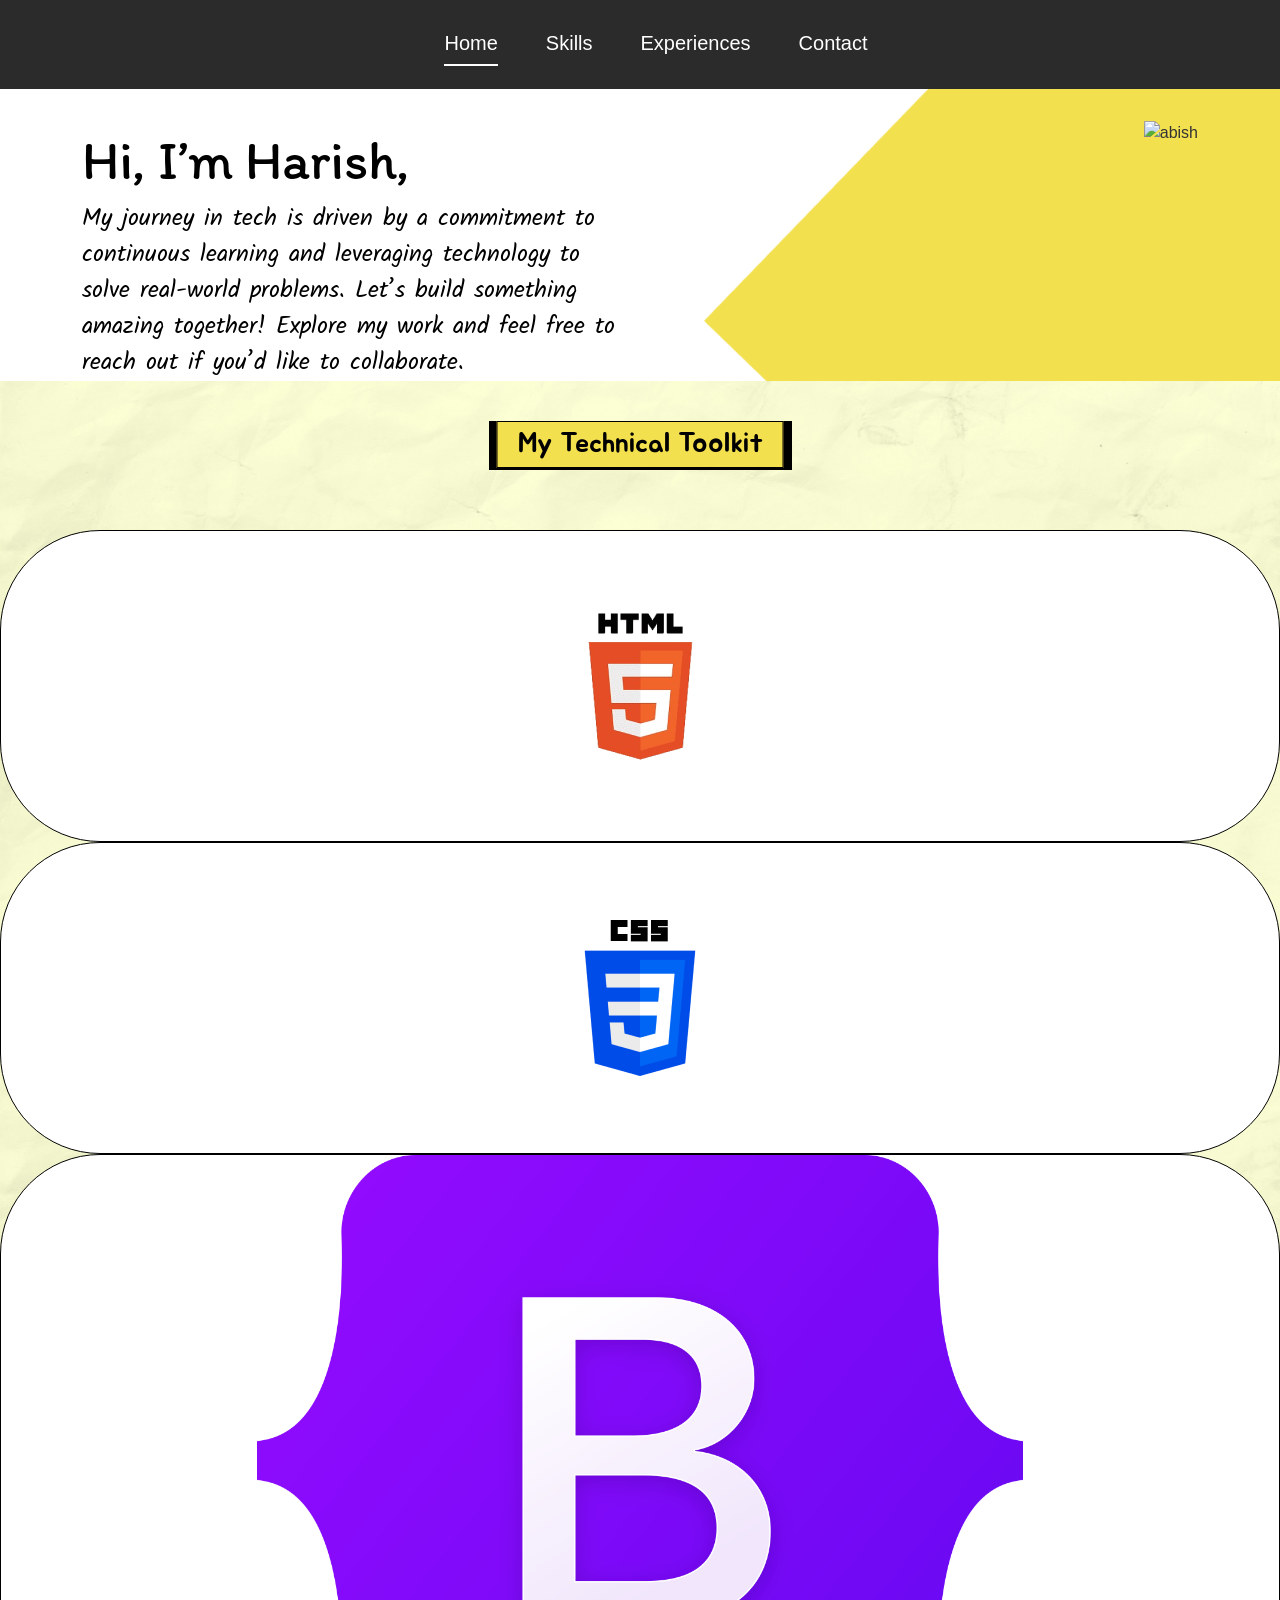
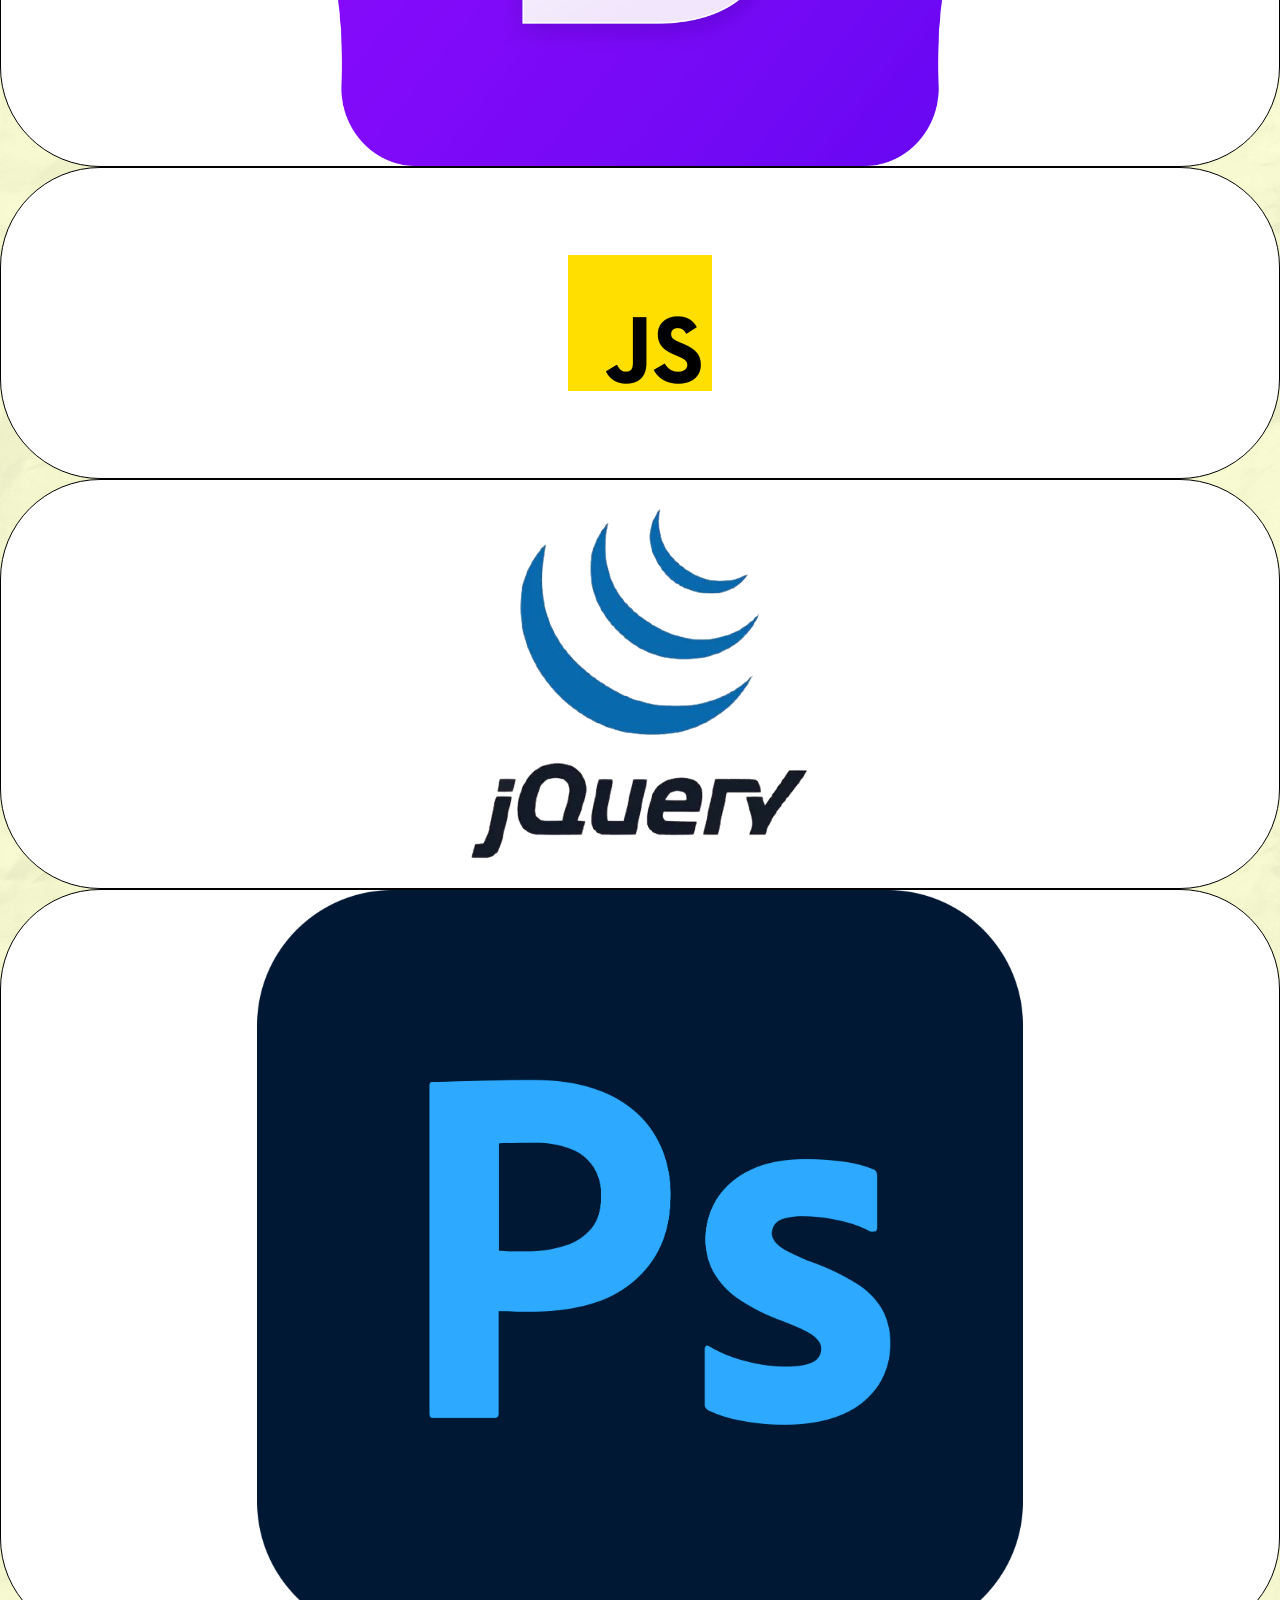
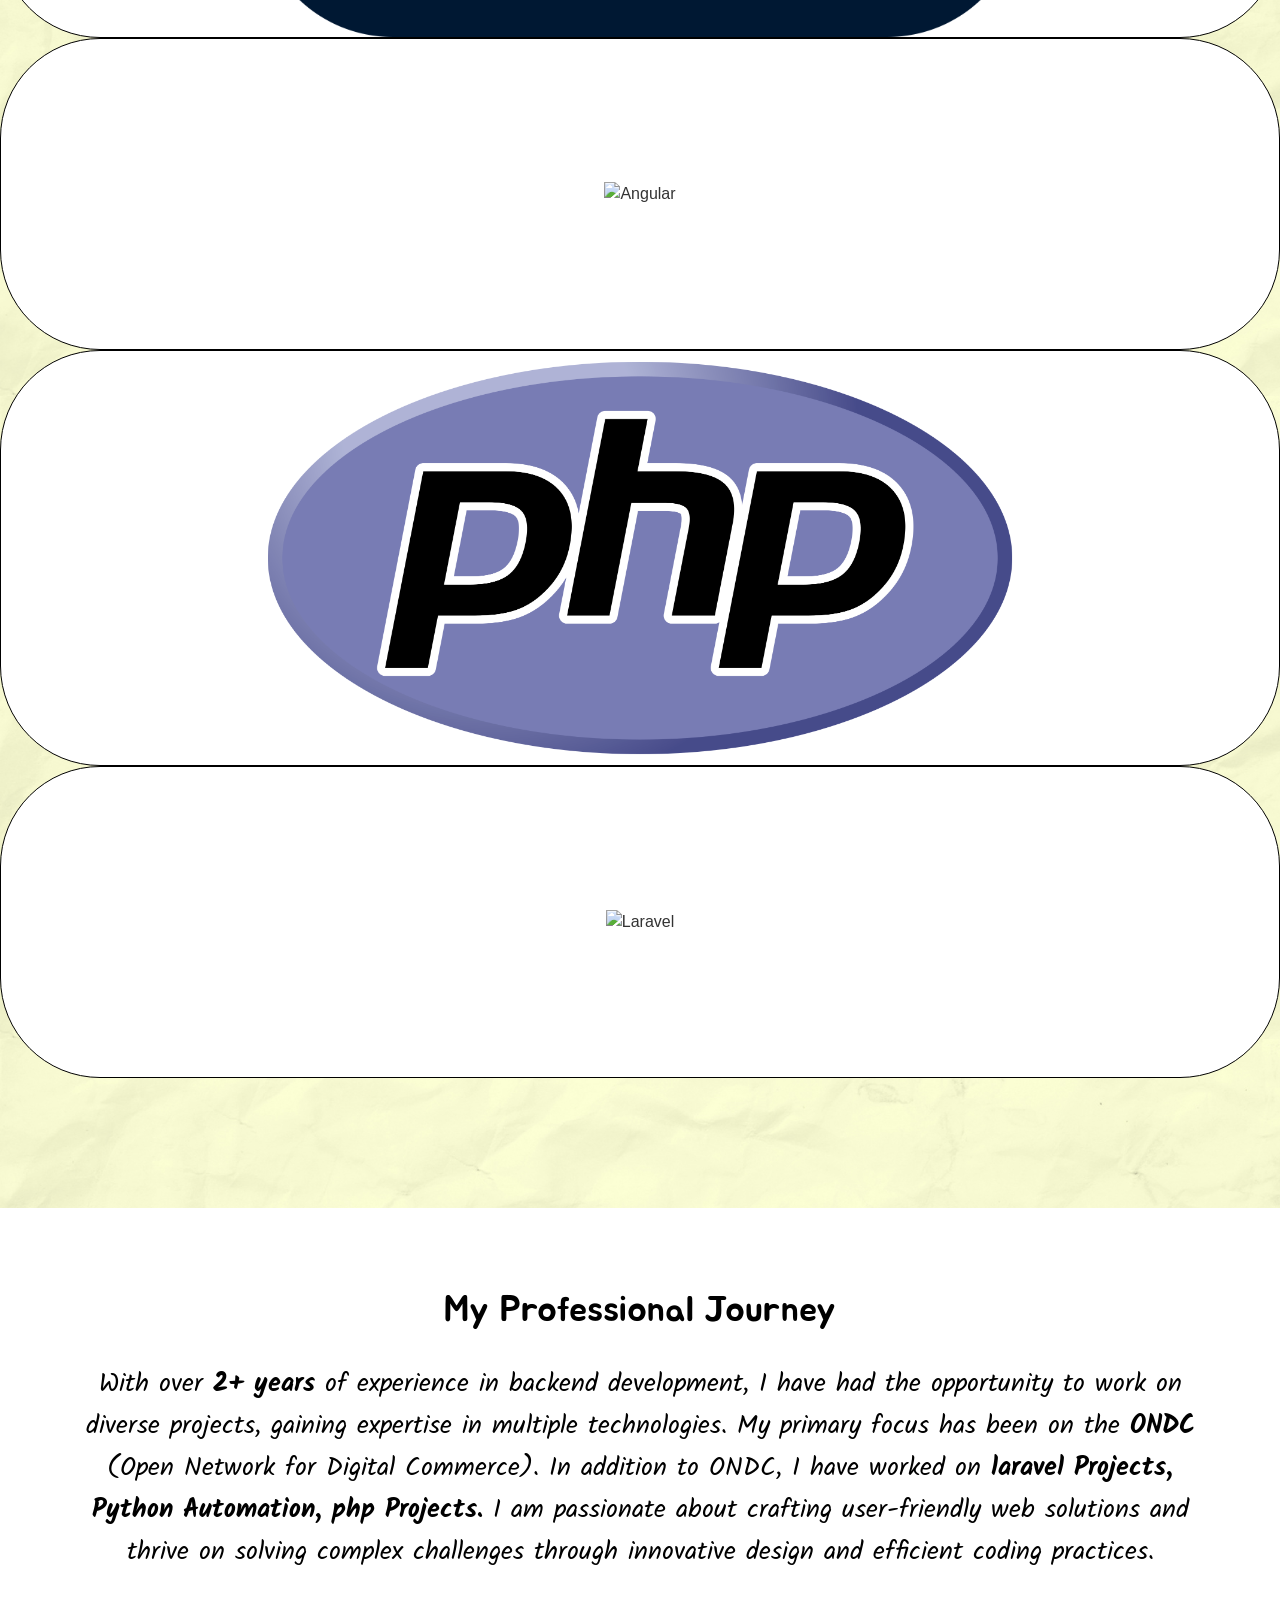
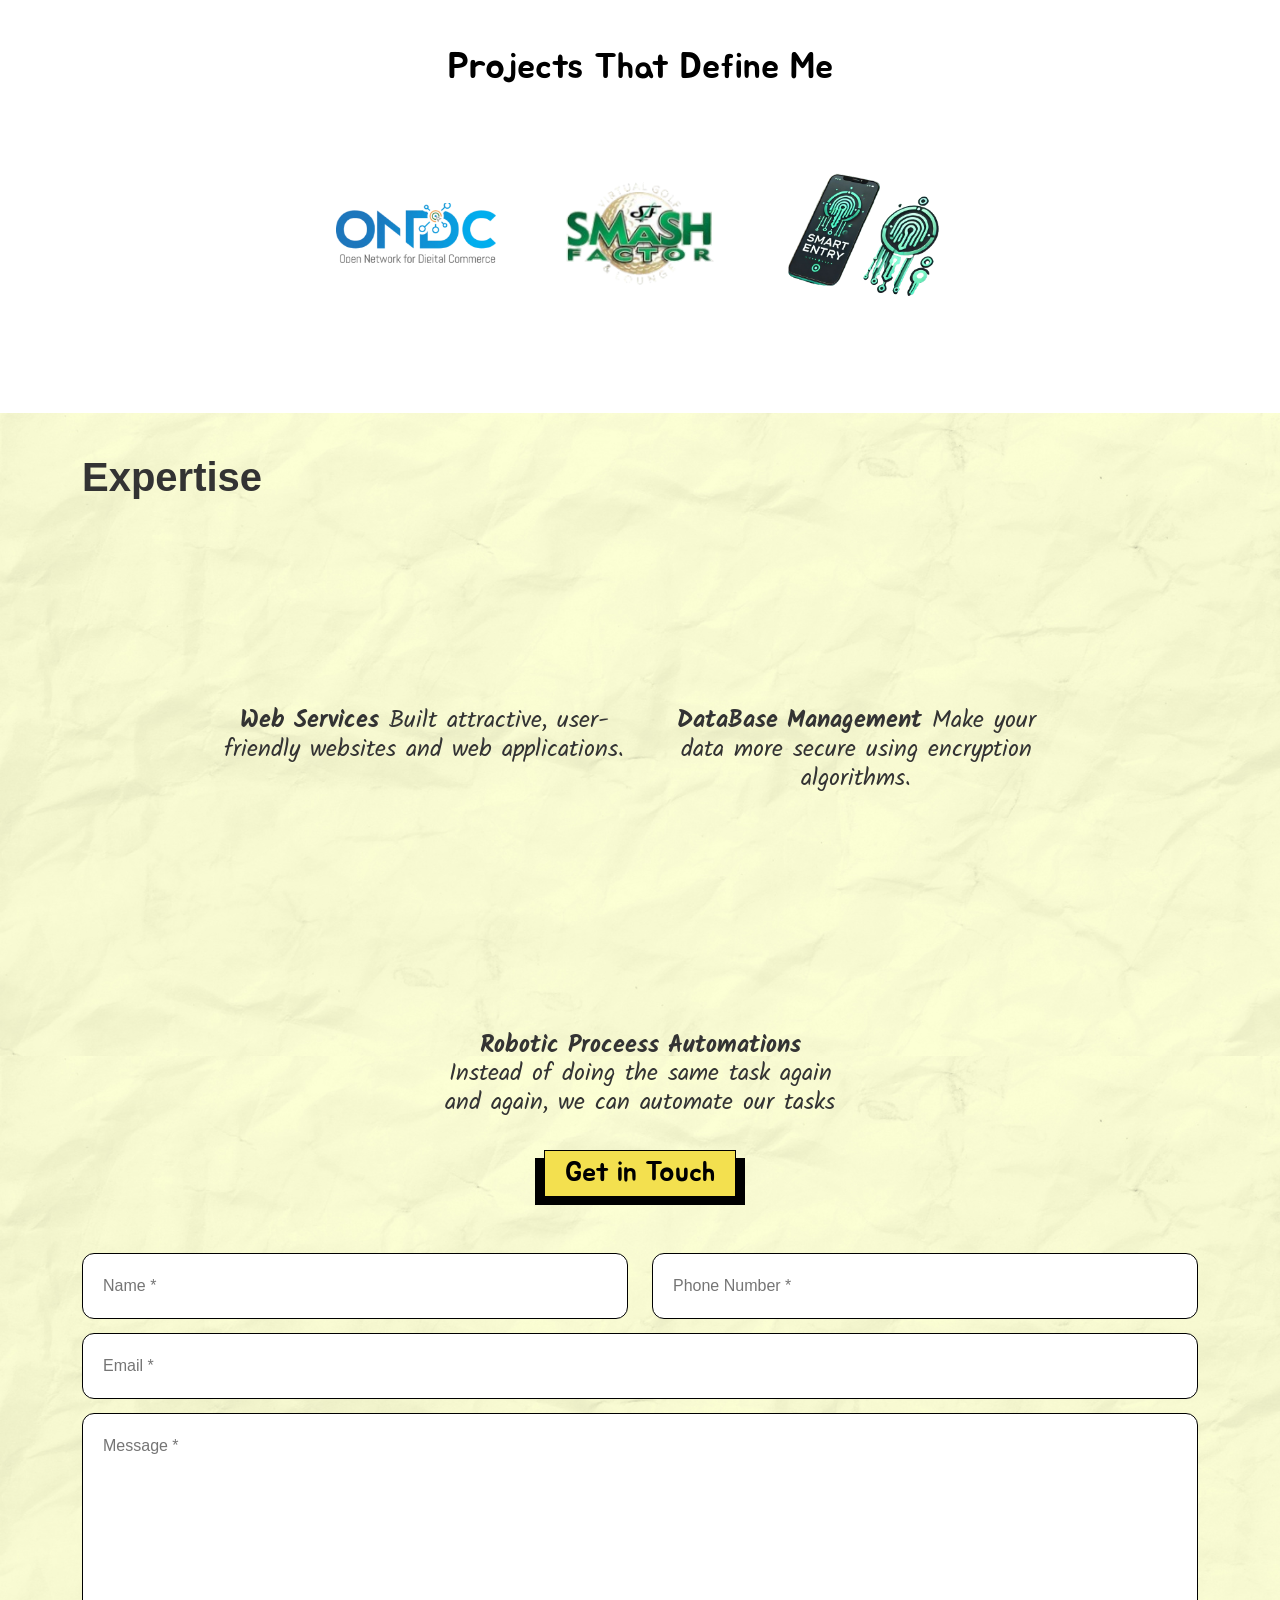
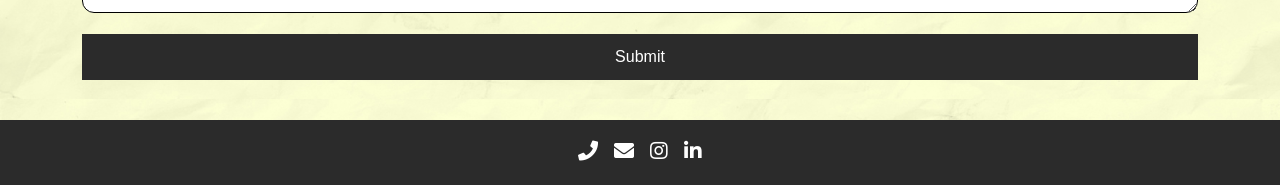
==== commit 3f53b499: "image chnages" ====
--- a/index.html
+++ b/index.html
@@ -168,33 +168,39 @@
        <h1>
         <b class="text-center">Expertise</b>
        </h1>
-                <div class="ab-pfo-awards-lists d-flex align-items-center justify-content-between">
+                <div class="ab-pfo-awards-lists d-flex flex-wrap justify-content-center align-items-start">
                     <div class="ab-pfo-awards-holder">
-                       <img src="https://encrypted-tbn0.gstatic.com/images?q=tbn:ANd9GcSi-3quWGxvfAs2ORrzFOziqtuljYim8AoSYYAMfcu4CVsfwS7VeToB9KcTfMg-elfXihM&usqp=CAU" alt="Award1">
-                          <span class="mt-4 pt-4">
+                       <div class="imgbgDiv">
+                      
+                       </div>
+                        <span class="mt-4 pt-4">
                             <h4>
-                                <b> Web Services</b>
+                                <b class="ExpertiseBoldText"> Web Services</b>
                                  Built attractive, user-friendly websites and web applications.
                              </h4>
-                          </span>
+                        </span>
                     </div>
 
                     <div class="ab-pfo-awards-holder">
-                      <img class="img-thumbnail" src="https://www.shutterstock.com/image-vector/isometric-desktop-connected-servers-database-260nw-1238032837.jpg" alt="Award1">
+                        <div class="imgbgDiv">
+                          
+                        </div>
+                         <span class="mt-4  pt-4">
                             <h4>
-                                <b> DataBase Management</b>
+                                <b class="ExpertiseBoldText"> DataBase Management</b>
                                 Make your data more secure using encryption algorithms.
                             </h4>
+                         </span>   
                     </div>
 
                     <div class="ab-pfo-awards-holder">
-                   
-                            <img  class="img-thumbnail"
-                            src="https://media.licdn.com/dms/image/v2/D4D12AQG-kCbRLEixDQ/article-cover_image-shrink_720_1280/article-cover_image-shrink_720_1280/0/1661520325182?e=1746057600&v=beta&t=ObM15FGowouhHvWUgsMncbfnVtDEDNDbkfxTKmj97Rg" 
-                            alt="Award1">
-                            <span class="mt-4 pt-4">
+                      <div class="imgbgDiv">
+                                              
+                      </div>
+                    
+                            <span class="mt-4  pt-4">
                                 <h4>
-                                    <b>Proceess Automations</b>
+                                    <b class="ExpertiseBoldText">Robotic Proceess Automations</b>
                                        Instead of doing the same task again and again, we can automate our tasks
                                </h4>
                             </span>
@@ -261,22 +267,22 @@
 
     <footer class="ab-pfo-footer" id="Contact">
         <div class="container">
-            <div class="d-flex gap-5 align-items-center justify-content-center ab-pfo-footer-detail">
+            <div class="d-flex gap-3 align-items-center justify-content-center ab-pfo-footer-detail flex-wrap">
                 <div class="d-flex align-items-center phone">
-                    <img src="images/phone.svg" alt="phone"/>
-                    <a href="tel:+91 7358835572">+91 9360763781</a>
-                </div>
-                <div class="d-flex align-items-center email gap-2">
-                    <img src="images/Email.svg" alt="mail">
-                    <a href="mailto:harishstackdev@gmail.com">harishstackdev@gmail.com</a>
-                </div>
-                <div class="d-flex align-items-center email gap-2">
-                    <a href="https://www.instagram.com/its_h_ar_is_h"><i class="  fab fa-instagram"></i> Instagram</a>
-                  
+                   
+                    <a href="tel:+91 9360763781"> <i class="  fa fa-phone"></i></a>
                 </div>
                 <div class="d-flex align-items-center email gap-2">
                    
-                    <a href="https://www.linkedin.com/in/rajaharish"><i class="   fab fa-linkedin-in"></i> LinkedIn</a>
+                    <a href="mailto:harishstackdev@gmail.com" target="_blank"><i class="fa fa-envelope"></i></a>
+                </div>
+                <div class="d-flex align-items-center email gap-2">
+                    <a href="https://www.instagram.com/its_h_ar_is_h"><i class="  fab fa-instagram"></i> </a>
+                  
+                </div>
+                <div class="d-flex align-items-center email gap-2">
+                   
+                    <a href="https://www.linkedin.com/in/rajaharish"><i class="   fab fa-linkedin-in"></i> </a>
                 </div>
             </div>
         </div>
--- a/css/style.css
+++ b/css/style.css
@@ -451,8 +451,14 @@
 .ab-pfo-certificate-holder{
     padding:30px;
 }
+.ab-pfo-awards-lists{
+        font-family: Kalam;
+        gap: 2rem;
+        text-align: center;
+}
 
 .ab-pfo-awards-lists-section{
+    font-family: Kalam;
     margin: 70px 0 20px 0;
 }
 
@@ -1093,4 +1099,32 @@
     .ab-pfo-contact-submit-btn{
         font-size: 12px;
     }
-}+}
+
+
+
+.imgbgDiv{
+width: 300px;
+height: 150px;
+background-size: cover;
+background-image: url();
+}
+.ab-pfo-awards-holder:nth-child(3) .imgbgDiv{
+background-image: url(https://mobisoftinfotech.com/resources/wp-content/uploads/2022/04/Robotic-process-automation.png);
+
+}
+.ab-pfo-awards-holder:nth-child(2) .imgbgDiv{
+background-image: url(https://miro.medium.com/v2/resize:fit:786/format:webp/1*szBsfY6lp8A0jb1zOvJ0mw.jpeg);
+
+}
+.ab-pfo-awards-holder:nth-child(1) .imgbgDiv{
+background-image: url(https://encrypted-tbn0.gstatic.com/images?q=tbn:ANd9GcQA1LFcOLdauiTX-I6XD2wFXnFVBiPWoW0Ezg&s);
+
+}
+.ExpertiseBoldText{
+    font-family: Kalam;
+
+}
+
+
+
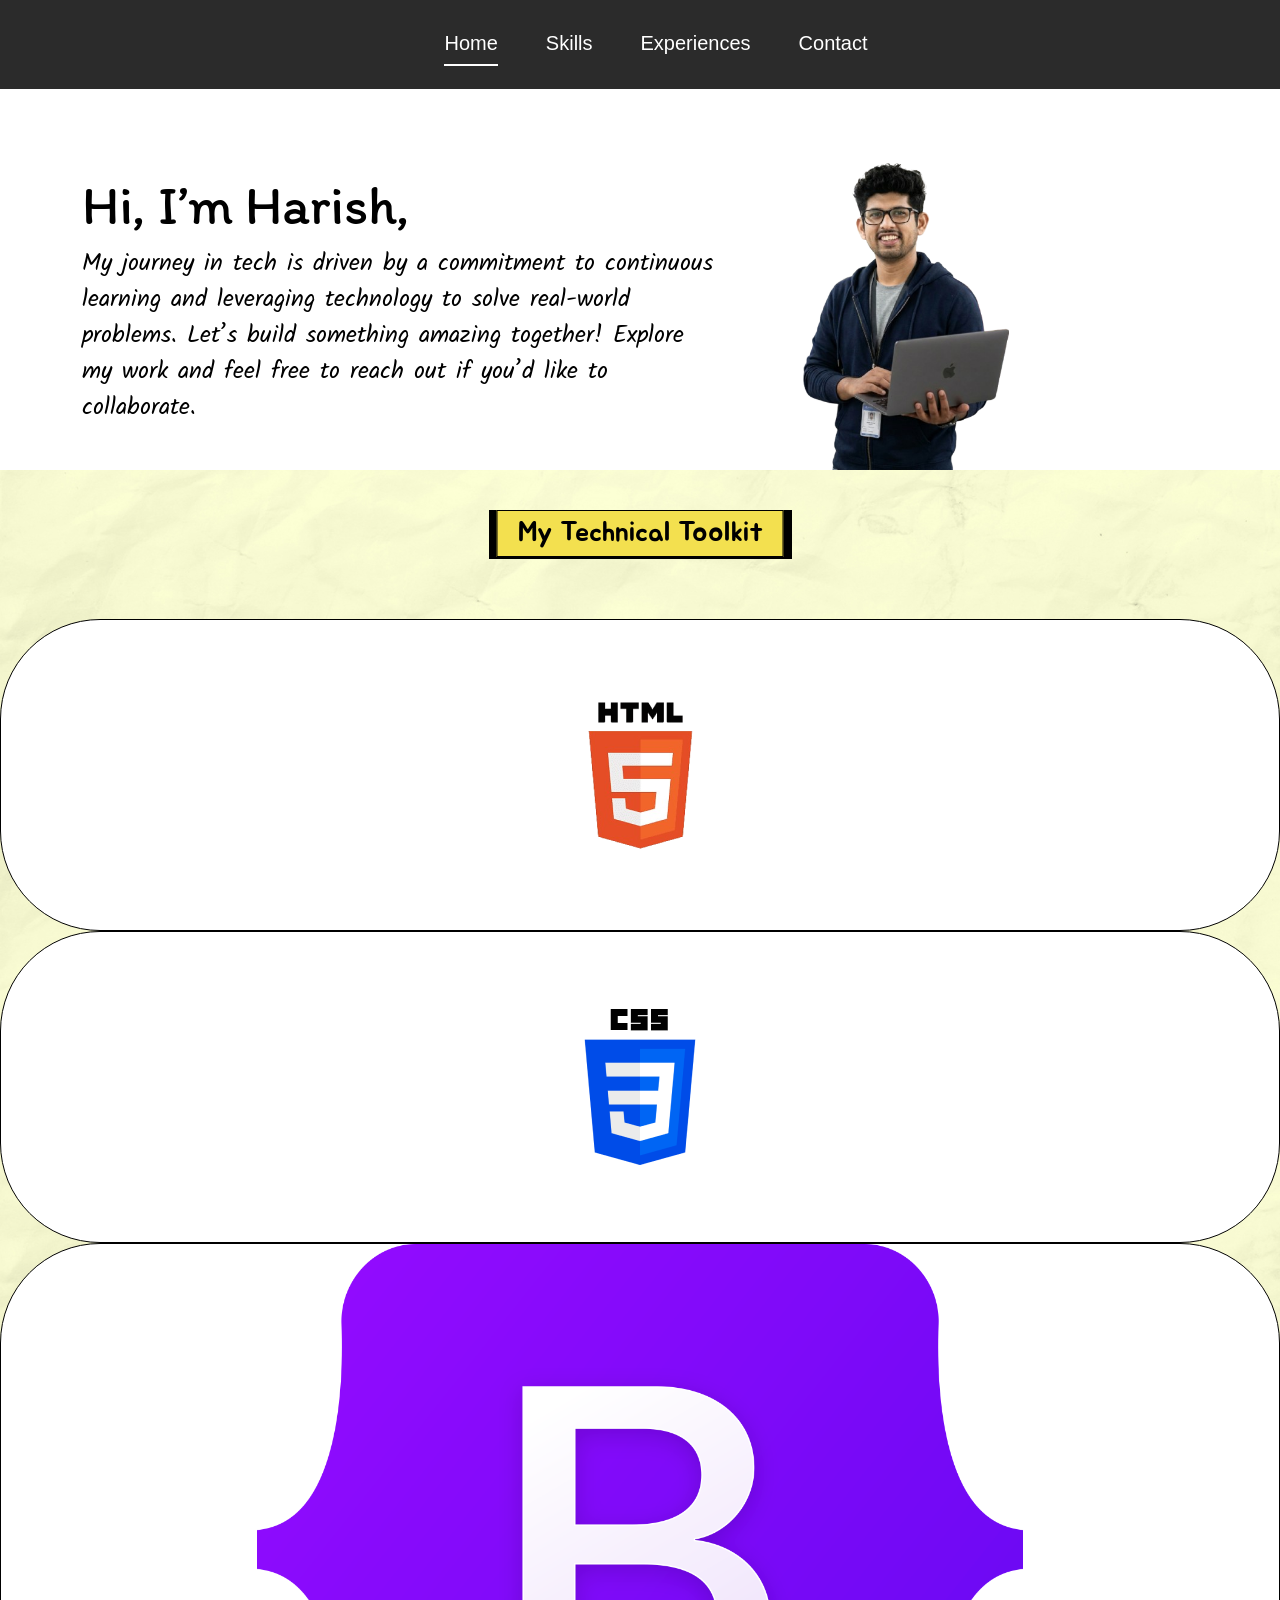
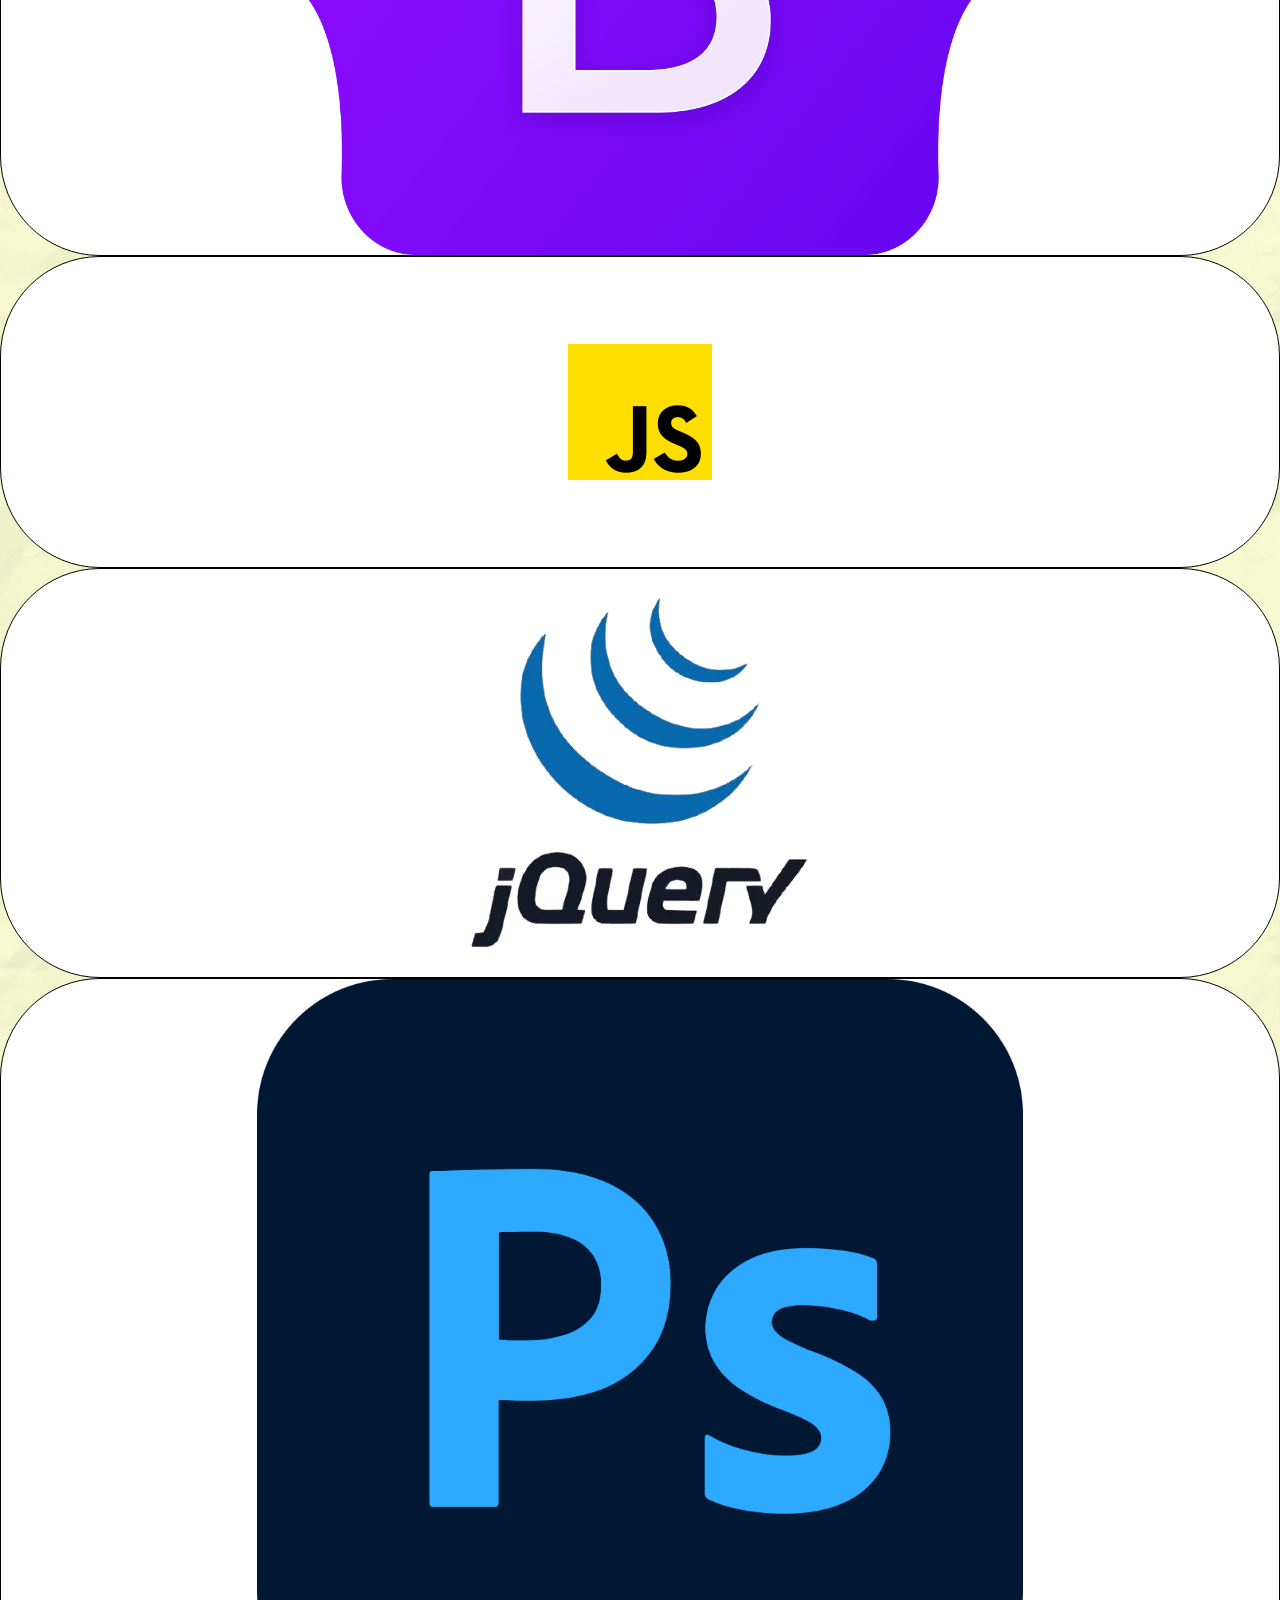
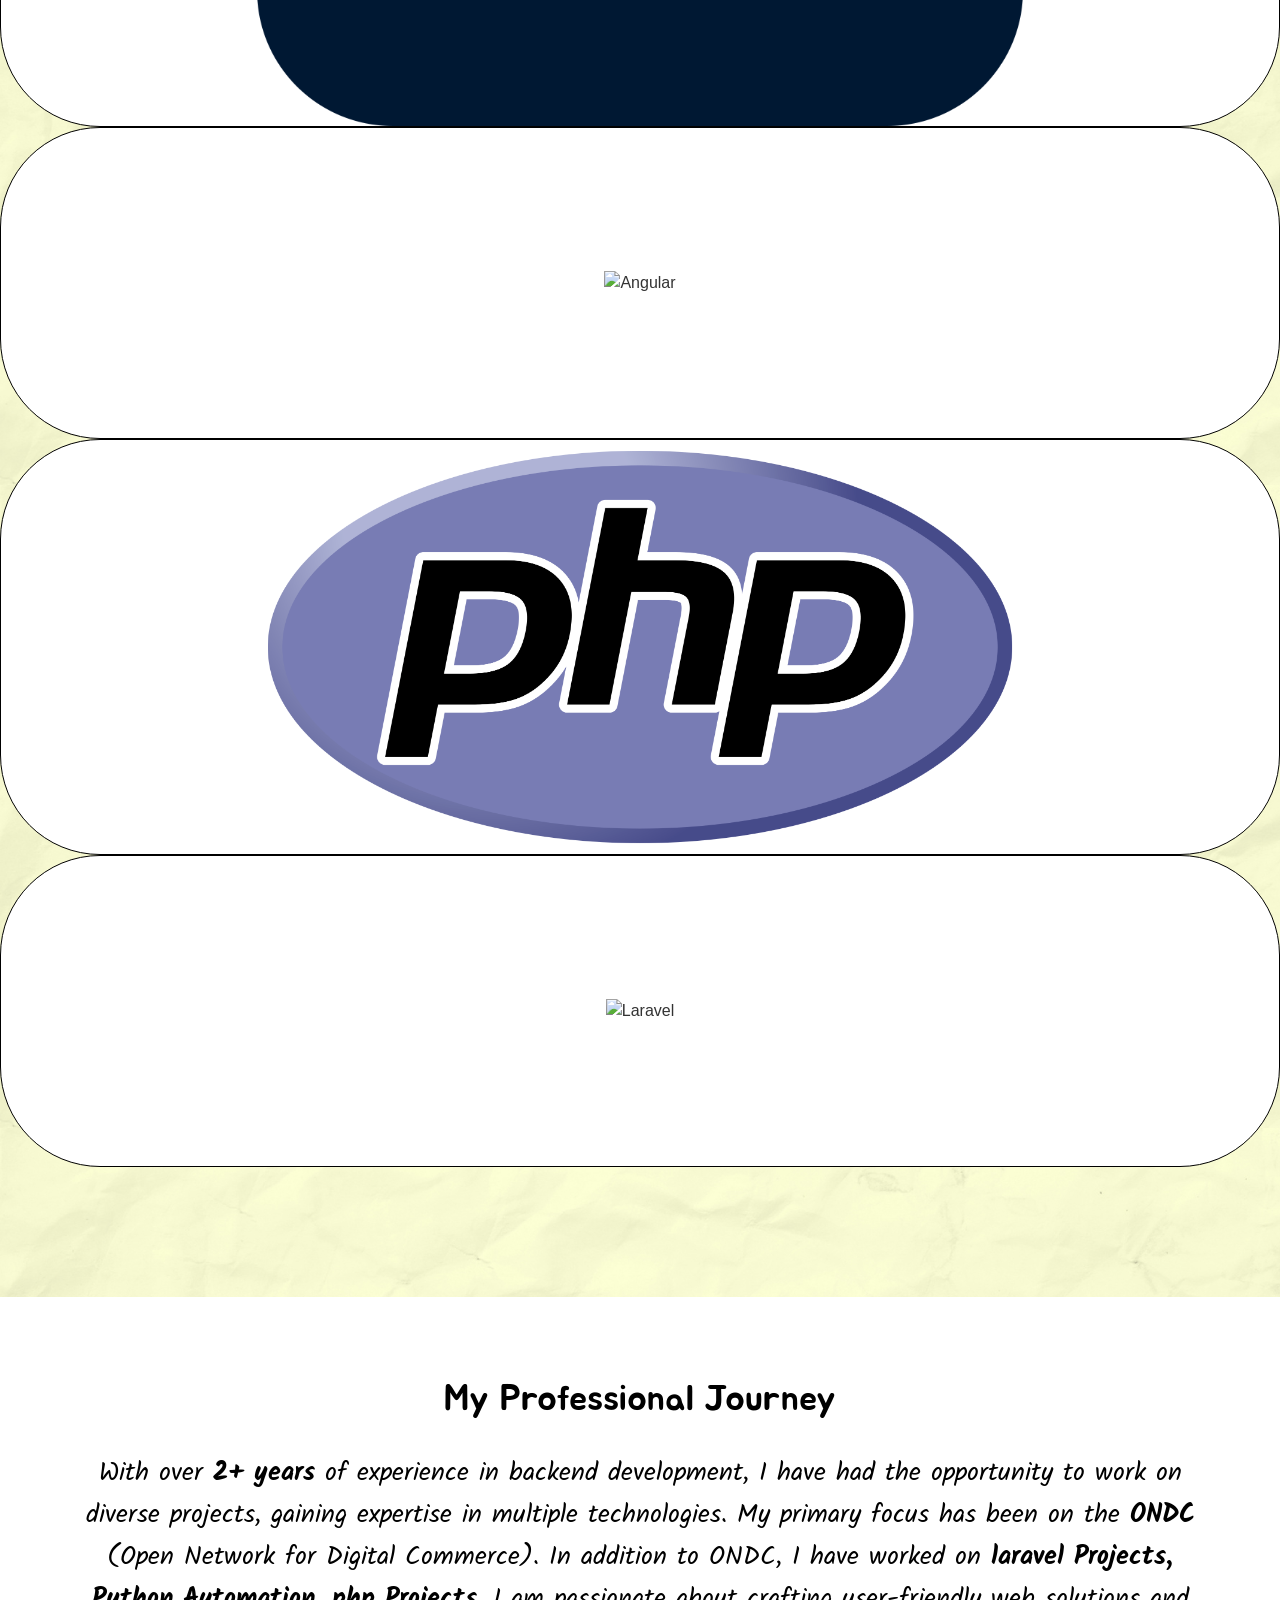
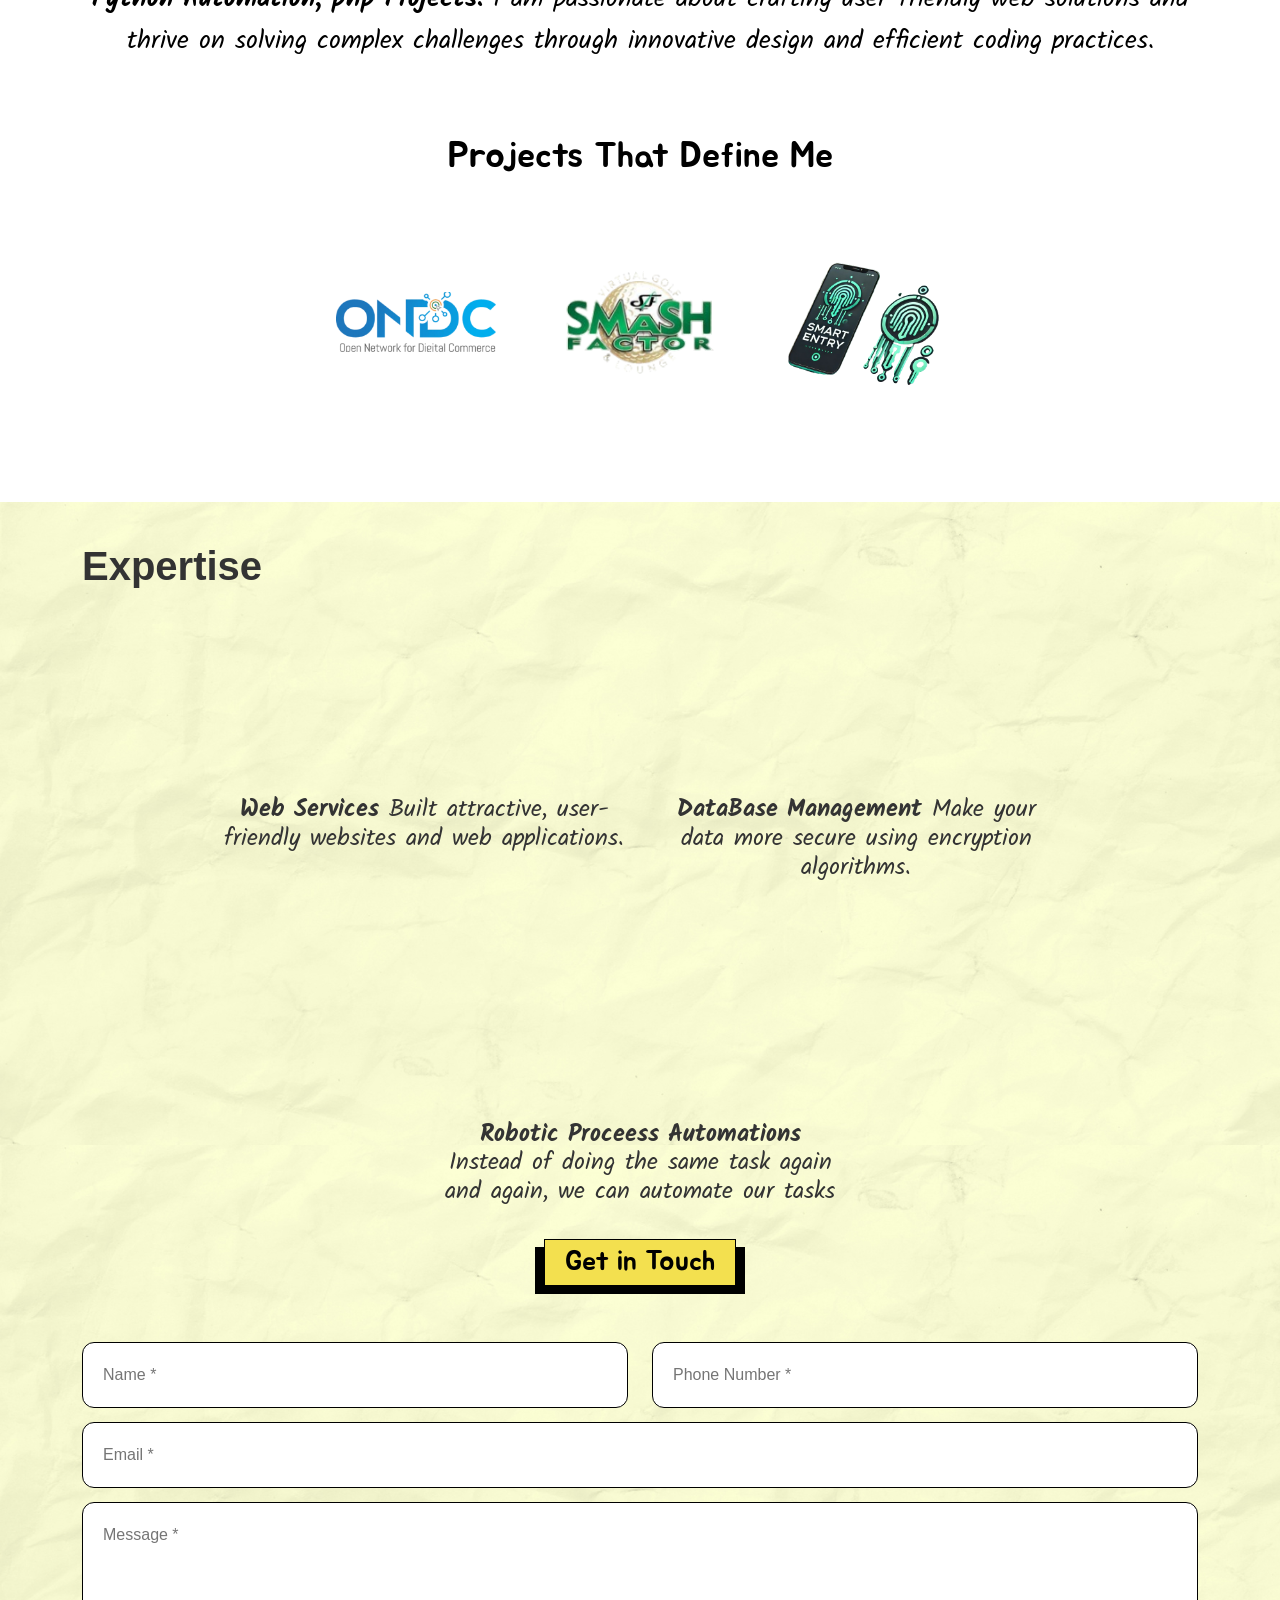
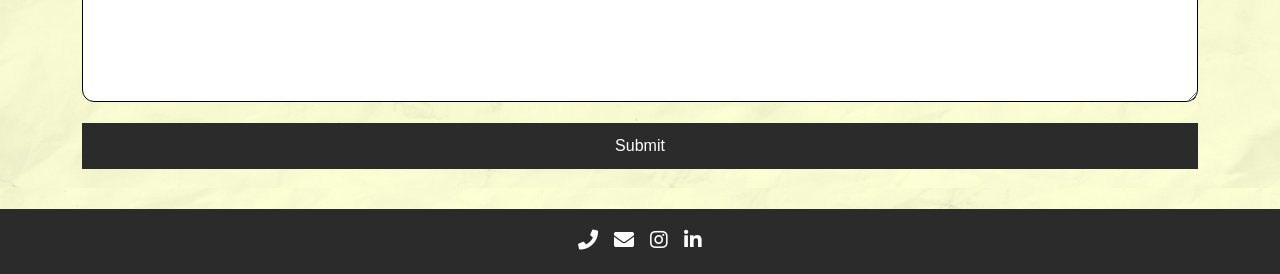
==== commit c450bc37: "Refactor code structure for improved readability and maintainability" ====
--- a/index.html
+++ b/index.html
@@ -49,7 +49,7 @@
     <section class="ab-pfo-banner-section" id="Home">
         <div class="ab-pfo-banner-container container">
             <div class="row">
-                <div class="col-6">
+                <div class="col-7">
                     <div class="ab-pfo-banner-content">
                         <div class="ab-pfo-banner-name">
                             Hi, I’m Harish,
@@ -61,9 +61,9 @@
                         </div>
                     </div>
                 </div>
-                <div class="col-6">
-                    <div class="ab-pfo-banner-image">
-                        <img src="images/hero1.png" style="max-width: 607px;" alt="abish">
+                <div class="col-5">
+                    <div class="">
+                        <img src="images/harish.png" style="max-width: 607px; max-height: 350px;" alt="abish">
                     </div>
                 </div>
             </div>
--- a/css/style.css
+++ b/css/style.css
@@ -137,7 +137,6 @@
 /* Banner Section */
 
 .ab-pfo-banner-section{
-    background: url(../images/banner-background.png);
     background-repeat: no-repeat;
     background-position-x: 110%;
     background-size: 50%;
